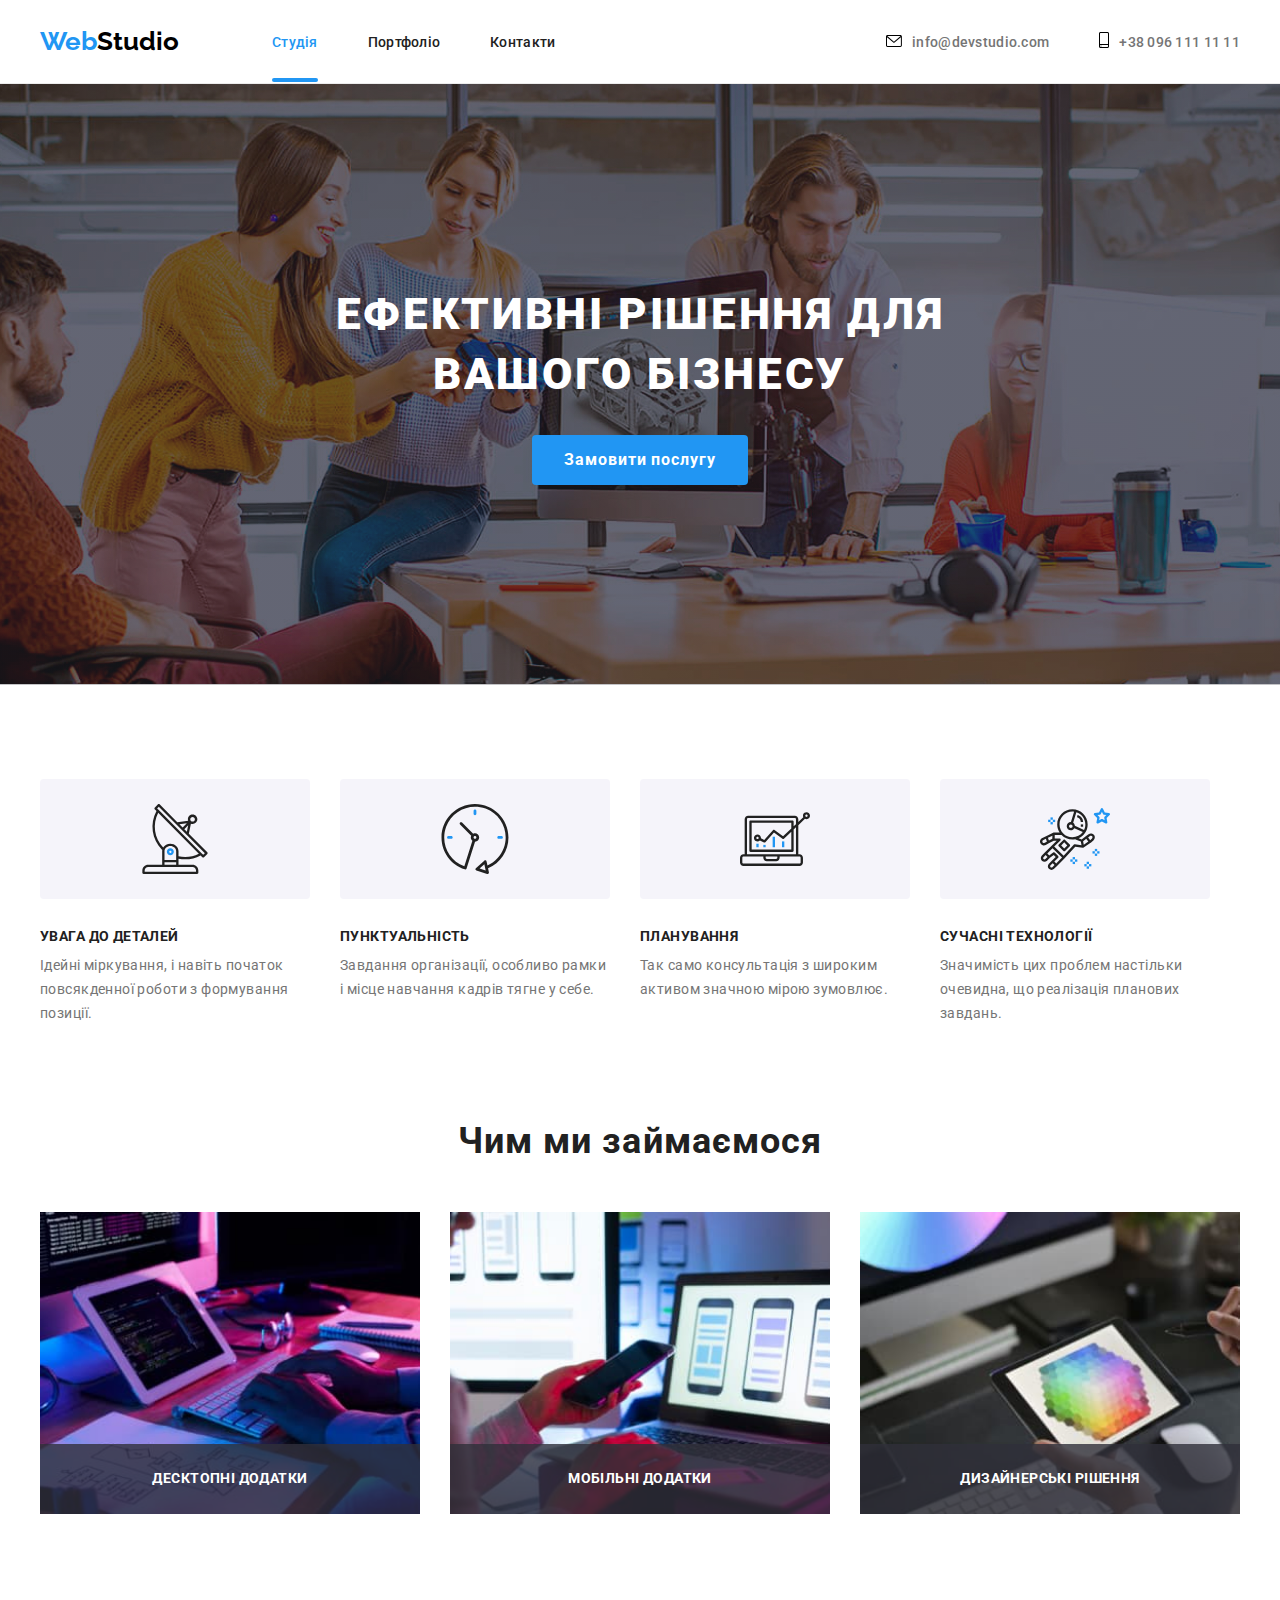
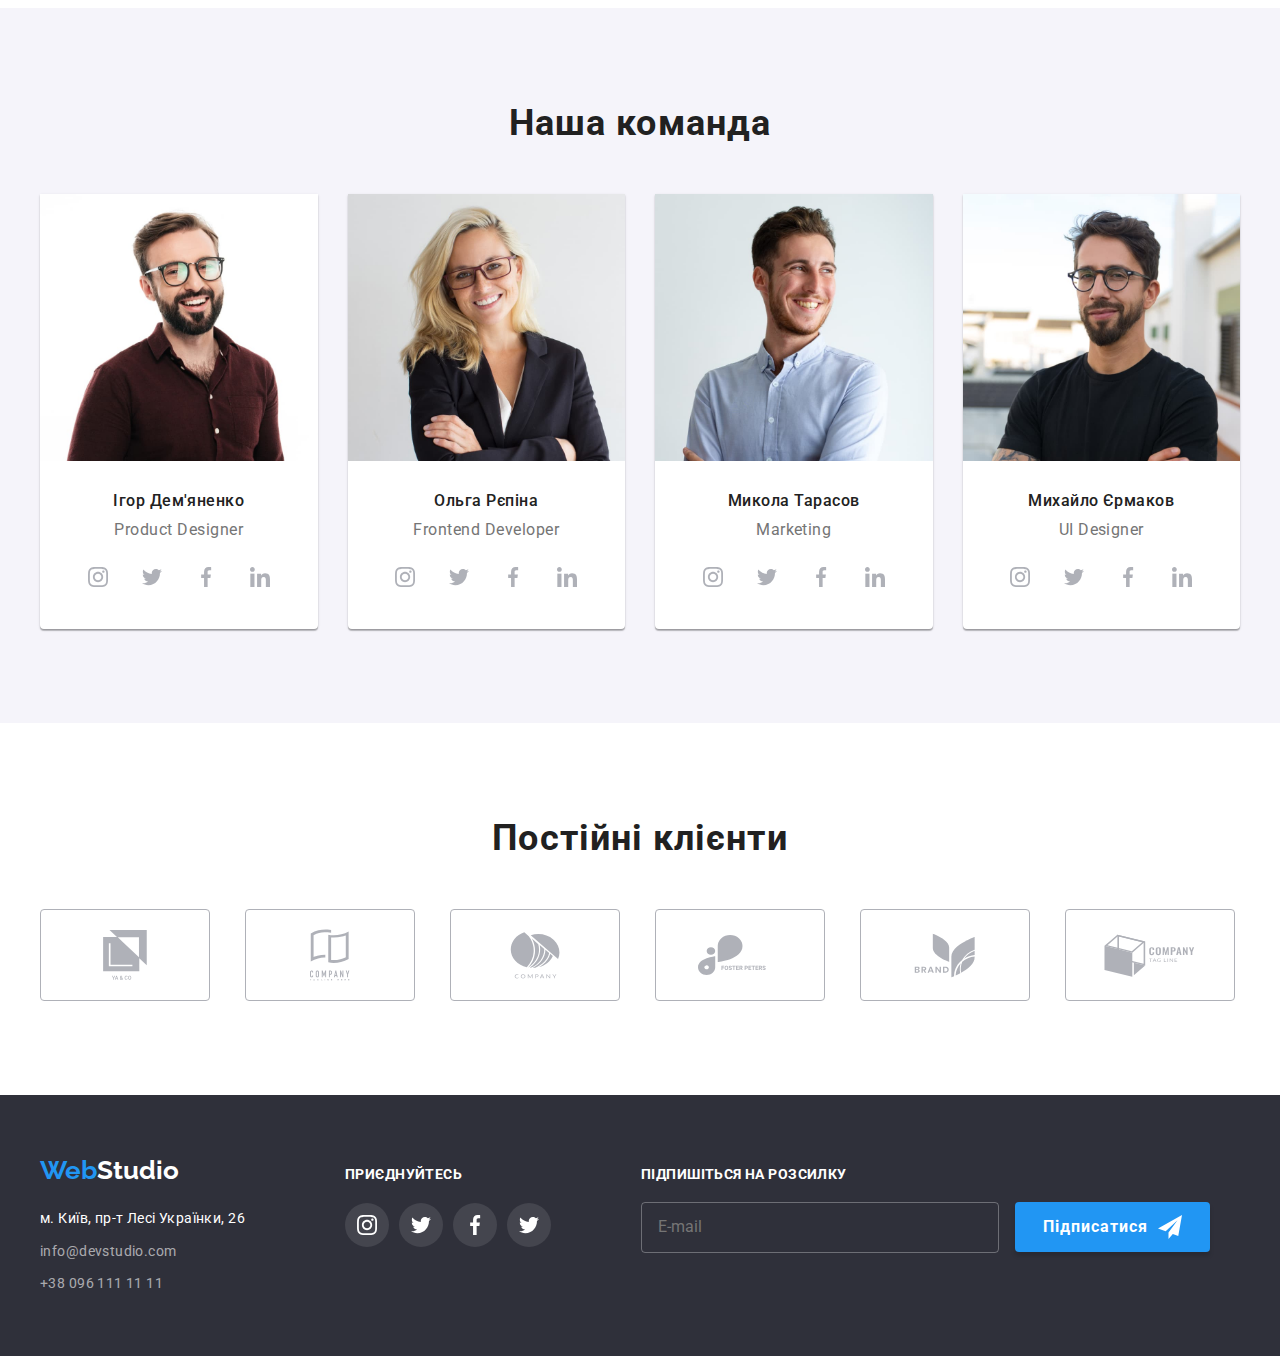
==== index.html @ 6f3dc8fd "add files from 7 hm" ====
<!DOCTYPE html>
<html lang="uk">
  <head>
    <meta charset="UTF-8" />
    <meta http-equiv="X-UA-Compatible" content="IE=edge" />
    <meta name="viewport" content="width=device-width, initial-scale=1.0" />
    <!-- <link rel="stylesheet" href="./css/modern-normalize.css" /> -->
    <link rel="preconnect" href="https://fonts.googleapis.com" />
    <link rel="preconnect" href="https://fonts.gstatic.com" crossorigin />
    <link
      href="https://fonts.googleapis.com/css2?family=Raleway:wght@700&family=Roboto:wght@400;500;700;900&display=swap"
      rel="stylesheet"
    />
    <link rel="stylesheet" href="./css/main.min.css" />
    <title>Home</title>
  </head>
    <header class="header">
      <div class="container">
        <div class="header__container">
          <a class="header__logo" href="#"><span>Web</span>Studio</a>
          <nav class="navigation">
            <ul class="navigation__menu">
              <li class="navigation__item current"><a href="#" class="navigation__link">Студія</a></li>
              <li class="navigation__item">
                <a href="./portfolio.html" class="navigation__link">Портфоліо</a>
              </li>
              <li class="navigation__item"><a href="#" class="navigation__link">Контакти</a></li>
            </ul>
          </nav>
          <ul class="header__information">
            <li class="header__mail">
              <a href="mailto:info@devstudio.com">
                <span>
                  <svg width="16" height="12">
                    <use href="./images/icons.svg#icon-mail"></use>
                  </svg>
                </span>
                info@devstudio.com</a
              >
            </li>
            <li class="header__phone">
              <a href="tel:380961111111">
                <span>
                  <svg width="10" height="16">
                    <use href="./images/icons.svg#icon-smartphone"></use>
                  </svg>
                </span>
                +38 096 111 11 11
              </a>
            </li>
          </ul>
        </div>
      </div>
    </header>
    <main>
      <section class="hero section ">
        <div class="container">
          <h1 class="hero__title">Ефективні рішення для <br />вашого бізнесу</h1>
          <button class="hero__button" type="button" data-modal-open>Замовити послугу</button>
        </div>
      </section>
      <section class="benefits section">
        <div class="container">
          <h2 class="visually-hidden">Наші переваги</h2>
          <ul class="benefits__list">
            <li class="benefits__item icon-antena">
              <h3 class="benefits__title">УВАГА ДО ДЕТАЛЕЙ</h3>
              <p class="benefits__text">
                Ідейні міркування, і навіть початок повсякденної роботи з
                формування позиції.
              </p>
            </li>
            <li class="benefits__item icon-clock">
              <h3 class="benefits__title">ПУНКТУАЛЬНІСТЬ</h3>
              <p class="benefits__text">
                Завдання організації, особливо рамки і місце навчання кадрів
                тягне у себе.
              </p>
            </li>
            <li class="benefits__item icon-diagram">
              <h3 class="benefits__title">ПЛАНУВАННЯ</h3>
              <p class="benefits__text">
                Так само консультація з широким активом значною мірою зумовлює.
              </p>
            </li>
            <li class="benefits__item icon-astronaut">
              <h3 class="benefits__title">СУЧАСНІ ТЕХНОЛОГІЇ</h3>
              <p class="benefits__text">
                Значимість цих проблем настільки очевидна, що реалізація
                планових завдань.
              </p>
            </li>
          </ul>
        </div>
      </section>
      <section class="about section">
        <div class="container">
          <h2 class="about__title">Чим ми займаємося</h2>
          <ul class="about__list">
            <li class="about__item">
              <img class="about__image"
                src="./images/img-2.jpg"
                width="370"
                height="294"
                alt="Робочий процес"
              />
              <p class="about__text">Десктопні додатки</p>
            </li>
            <li class="about__item">
              <img class="about__image"
                src="./images/img-1.jpg"
                width="370"
                height="294"
                alt="Робота з ноутбуком"
              />
              <p class="about__text">Мобільні додатки</p>
            </li>
            <li class="about__item">
              <img class="about__image"
                src="./images/img-3.jpg"
                width="370"
                height="294"
                alt="Робота із планшетом"
              />
              <p class="about__text">Дизайнерські рішення</p>
            </li>
          </ul>
        </div>
      </section>
      <section class="team section">
        <div class="container">
          <h2 class="team__title">Наша команда</h2>
          <ul class="team__list">
            <li class="team__item">
              <img
                src="./images/person-1.jpg"
                width="270"
                height="260"
                alt="Ігор Дем'яненко"
              />
              <div class="team__text">
                <h3>Ігор Дем'яненко</h3>
                <p>Product Designer</p>
                <ul class="social">
                  <li class="social__link">
                    <a href="#" class="social__instagram">
                      <svg width="20" height="20">
                        <use href="./images/icons.svg#icon-instagram"></use>
                      </svg>
                    </a>
                  </li>
                  <li class="social__link">
                    <a href="#" class="social__twitter">
                      <svg width="20" height="20">
                        <use href="./images/icons.svg#icon-twitter"></use>
                      </svg>
                    </a>
                  </li>
                  <li class="social__link">
                    <a href="#" class="social__facebook">
                      <svg width="20" height="20">
                        <use href="./images/icons.svg#icon-facebook"></use>
                      </svg>
                    </a>
                  </li>
                  <li class="social__link">
                    <a href="#" class="social__linkedin">
                      <svg width="20" height="20">
                        <use href="./images/icons.svg#icon-linkedin"></use>
                      </svg>
                    </a>
                  </li>
                </ul>
              </div>
            </li>
            <li class="team__item">
              <img
                src="./images/person-2.jpg"
                width="270"
                height="260"
                alt="Ольга Рєпіна"
              />
              <div class="team__text">
                <h3>Ольга Рєпіна</h3>
                <p>Frontend Developer</p>
                <ul class="social">
                  <li class="social__link">
                    <a href="#" class="social__instagram">
                      <svg width="20" height="20">
                        <use href="./images/icons.svg#icon-instagram"></use>
                      </svg>
                    </a>
                  </li>
                  <li class="social__link">
                    <a href="#" class="social__twitter">
                      <svg width="20" height="20">
                        <use href="./images/icons.svg#icon-twitter"></use>
                      </svg>
                    </a>
                  </li>
                  <li class="social__link">
                    <a href="#" class="social__facebook">
                      <svg width="20" height="20">
                        <use href="./images/icons.svg#icon-facebook"></use>
                      </svg>
                    </a>
                  </li>
                  <li class="social__link">
                    <a href="#" class="social__linkedin">
                      <svg width="20" height="20">
                        <use href="./images/icons.svg#icon-linkedin"></use>
                      </svg>
                    </a>
                  </li>
                </ul>
              </div>
            </li>
            <li class="team__item">
              <img
                src="./images/person-3.jpg"
                width="270"
                height="260"
                alt="Микола Тарасов"
              />
              <div class="team__text">
                <h3>Микола Тарасов</h3>
                <p>Marketing</p>
                <ul class="social">
                  <li class="social__link">
                    <a href="#" class="social__instagram">
                      <svg width="20" height="20">
                        <use href="./images/icons.svg#icon-instagram"></use>
                      </svg>
                    </a>
                  </li>
                  <li class="social__link">
                    <a href="#" class="social__twitter">
                      <svg width="20" height="20">
                        <use href="./images/icons.svg#icon-twitter"></use>
                      </svg>
                    </a>
                  </li>
                  <li class="social__link">
                    <a href="#" class="social__facebook">
                      <svg width="20" height="20">
                        <use href="./images/icons.svg#icon-facebook"></use>
                      </svg>
                    </a>
                  </li>
                  <li class="social__link">
                    <a href="#" class="social__linkedin">
                      <svg width="20" height="20">
                        <use href="./images/icons.svg#icon-linkedin"></use>
                      </svg>
                    </a>
                  </li>
                </ul>
              </div>
            </li>
            <li class="team__item">
              <img
                src="./images/person-4.jpg"
                width="270"
                height="260"
                alt="Михайло Єрмаков"
              />
              <div class="team__text">
                <h3>Михайло Єрмаков</h3>
                <p>UI Designer</p>
                <ul class="social">
                  <li class="social__link">
                    <a href="#" class="social__instagram">
                      <svg width="20" height="20">
                        <use href="./images/icons.svg#icon-instagram"></use>
                      </svg>
                    </a>
                  </li>
                  <li class="social__link">
                    <a href="#" class="social__twitter">
                      <svg width="20" height="20">
                        <use href="./images/icons.svg#icon-twitter"></use>
                      </svg>
                    </a>
                  </li>
                  <li class="social__link">
                    <a href="#" class="social__facebook">
                      <svg width="20" height="20">
                        <use href="./images/icons.svg#icon-facebook"></use>
                      </svg>
                    </a>
                  </li>
                  <li class="social__link">
                    <a href="#" class="social__linkedin">
                      <svg width="20" height="20">
                        <use href="./images/icons.svg#icon-linkedin"></use>
                      </svg>
                    </a>
                  </li>
                </ul>
              </div>
            </li>
          </ul>
        </div>
      </section>
      <section class="client section">
        <div class="container">
          <h2 class="client__title">Постійні клієнти</h2>
          <ul class="client__list">
            <li class="client__item">
              <a href="" class="client__link">
                <svg width="50" height="50">
                  <use href="./images/icons.svg#icon-clients-1"></use>
                </svg>
              </a>
            </li>
            <li class="client__item">
              <a href="" class="client__link">
                <svg width="40" height="52">
                  <use href="./images/icons.svg#icon-clients-2"></use>
                </svg>
              </a>
            </li>
            <li class="client__item">
              <a href="" class="client__link">
                <svg width="50" height="50">
                  <use href="./images/icons.svg#icon-clients-3"></use>
                </svg>
              </a>
            </li>
            <li class="client__item">
              <a href="" class="client__link">
                <svg width="84" height="50">
                  <use href="./images/icons.svg#icon-clients-4"></use>
                </svg>
              </a>
            </li>
            <li class="client__item">
              <a href="" class="client__link">
                <svg width="62" height="45">
                  <use href="./images/icons.svg#icon-clients-5"></use>
                </svg>
              </a>
            </li>
            <li class="client__item">
              <a href="" class="client__link">
                <svg width="93" height="43">
                  <use href="./images/icons.svg#icon-clients-6"></use>
                </svg>
              </a>
            </li>
          </ul>
        </div>
      </section>
    </main>
    <footer class="footer">
      <div class="container">
        <div class="footer__container">
          <div class="footer__address-block">
            <a class="footer__logo" href="./index.html"
              ><span>Web</span>Studio</a
            >
            <address>
              <ul class="footer__contacts">
                <li class="footer__address">
                  <a
                    href="https://goo.gl/maps/CPtrU1FHBa2aNyZL9"
                    target="_blank"
                    rel="noopener noreferrer nofollow"
                    >м. Київ, пр-т Лесі Українки, 26</a
                  >
                </li>
                <li class="footer__mail">
                  <a href="mailto:info@devstudio.com">info@devstudio.com</a>
                </li>
                <li class="footer__phone">
                  <a href="tel:380961111111">+38 096 111 11 11</a>
                </li>
              </ul>
            </address>
          </div>
          <div class="footer__social-block">
            <p class="footer__social-title">приєднуйтесь</p>
            <ul class="footer__social-list">
              <li class="footer__social-item">
                <a href="#" class="footer__social-link">
                  <svg width="20" height="20">
                    <use href="./images/icons.svg#icon-instagram"></use>
                  </svg>
                </a>
              </li>
              <li class="footer__social-item">
                <a href="#" class="footer__social-link">
                  <svg width="20" height="20">
                    <use href="./images/icons.svg#icon-twitter"></use>
                  </svg>
                </a>
              </li>
              <li class="footer__social-item">
                <a href="#" class="footer__social-link">
                  <svg width="20" height="20">
                    <use href="./images/icons.svg#icon-facebook"></use>
                  </svg>
                </a>
              </li>
              <li class="footer__social-item">
                <a href="#" class="footer__social-link">
                  <svg width="20" height="20">
                    <use href="./images/icons.svg#icon-twitter"></use>
                  </svg>
                </a>
              </li>
            </ul>
          </div>
          <div class="footer__email-block">
            <p class="footer__email-title">Підпишіться на розсилку</p>
            <form name="footer__contact-form" autocomplete="off">
              <div class="footer__form-input">
                <input class="footer__input-email" type="email" placeholder="E-mail">
                <button class="footer__form-button" type="submit">
                    Підписатися
                    <svg width="24" height="24">
                      <use href="./images/icons.svg#icon-send"></use>
                    </svg>
                </button>
              </div>
            </form>
          </div>
        </div>
      </div>
    </footer>
    <div class="backdrop is-hidden" data-modal>
      <div class="modal">
        <button type="button" class="modal__button" data-modal-close>
          <svg width="11" height="11">
            <use href="./images/icons.svg#icon-close"></use>
          </svg>
        </button>
        <h2 class="modal__title">Залиште свої дані, ми вам передзвонимо</h2>
        <form name="modal__contact-form" autocomplete="off">
          <div class="modal__form-input">
            <label for="person-name" class="modal__form-label">Ім'я</label>
            <div class="modal__input-wrapper">
            <input type="text" id="person-name" class="modal__input">
            <svg class="modal__input-icon" width="18" height="18">
              <use href="./images/icons.svg#icon-person"></use>
            </svg>
          </div>
          </div>
          <div class="modal__form-input">
            <label for="person-phone" class="modal__form-label">Телефон</label>
            <div class="modal__input-wrapper">
            <input type="tel" id="person-phone" class="modal__input">
            <svg class="modal__input-icon" width="18" height="18">
              <use href="./images/icons.svg#icon-phone"></use>
            </svg>
          </div>
          </div>
          <div class="modal__form-input">
            <label for="person-mail" class="modal__form-label">Пошта</label>
            <div class="modal__input-wrapper">
            <input type="email" id="person-mail" class="modal__input">
            <svg class="modal__input-icon modal__input-icon-mail" width="18" height="18">
              <use href="./images/icons.svg#icon-email-modal"></use>
            </svg>
          </div>
          </div>
          <div class="modal__form-textarea">
            <label for="person-coment" class="modal__form-label">Коментар</label>
            <textarea id="person-coment" class="modal__textarea" name="person-coment" placeholder="Введіть текст"></textarea>
          </div>
          <div class="modal__form-checkbox">
            <input
            class="modal__checkbox visually-hidden"
            id="terms-checkbox"
            type="checkbox"
            name="terms-checkbox"
          />
          <span class="modal__icon"></span>
          <label class="modal__checkbox-label" for="terms-checkbox">
            Погоджуюся з розсилкою та приймаю
            <a class="modal__checkbox-link" href="#">Умови договору</a>
          </label>
          </div>
          <button class="modal__form-button" type="submit">
            Відправити
          </button>
        </form>
      </div>
    </div>
    <script src="./js/modal.js"></script>
  </body>
</html>
---- css/main.min.css ----
/*! modern-normalize v1.1.0 | MIT License | https://github.com/sindresorhus/modern-normalize */*,::before,::after{-webkit-box-sizing:border-box;box-sizing:border-box}html{line-height:1.15;-webkit-text-size-adjust:100%;-moz-tab-size:4;-o-tab-size:4;tab-size:4}body{margin:0;font-family:system-ui,-apple-system,"Segoe UI",Roboto,Helvetica,Arial,sans-serif,"Apple Color Emoji","Segoe UI Emoji"}hr{height:0;color:inherit}abbr[title]{-webkit-text-decoration:underline dotted;text-decoration:underline dotted}b,strong{font-weight:bolder}code,kbd,samp,pre{font-family:ui-monospace,SFMono-Regular,Consolas,"Liberation Mono",Menlo,monospace;font-size:1em}small{font-size:80%}sub,sup{font-size:75%;line-height:0;position:relative;vertical-align:baseline}sub{bottom:-0.25em}sup{top:-0.5em}table{text-indent:0;border-color:inherit}button,input,optgroup,select,textarea{font-family:inherit;font-size:100%;line-height:1.15;margin:0}button,select{text-transform:none}button,[type=button],[type=reset],[type=submit]{-webkit-appearance:button}::-moz-focus-inner{border-style:none;padding:0}:-moz-focusring{outline:1px dotted ButtonText}:-moz-ui-invalid{box-shadow:none}legend{padding:0}progress{vertical-align:baseline}::-webkit-inner-spin-button,::-webkit-outer-spin-button{height:auto}[type=search]{-webkit-appearance:textfield;outline-offset:-2px}::-webkit-search-decoration{-webkit-appearance:none}::-webkit-file-upload-button{-webkit-appearance:button;font:inherit}summary{display:list-item}body{font-family:"Roboto",sans-serif;font-size:16px;font-weight:400;color:#757575;background-color:#fff}a{text-decoration:none;color:inherit;cursor:pointer}img{display:block;max-width:100%;height:auto}h1,h2,h3,h4,h5,h6,p,ul{margin:0;padding:0}li{list-style:none}.container{max-width:1200px;margin-left:auto;margin-right:auto}.section{padding:94px 0}.visually-hidden{position:absolute;white-space:nowrap;width:1px;height:1px;overflow:hidden;border:0;padding:0;clip:rect(0 0 0 0);-webkit-clip-path:inset(50%);clip-path:inset(50%);margin:-1px}.header{border-bottom:1px solid #ececec}.header__container{display:-webkit-box;display:-ms-flexbox;display:flex;-webkit-box-align:center;-ms-flex-align:center;align-items:center}.header__logo{font-family:"Raleway",sans-serif;font-weight:700;font-size:26px;line-height:1.2;color:#000}.header__logo span{color:#2196f3}.header__information{margin-left:auto;display:-webkit-box;display:-ms-flexbox;display:flex;-webkit-box-align:center;-ms-flex-align:center;align-items:center}.header__mail{margin-right:50px}.header__mail a,.header__phone a{display:-webkit-box;display:-ms-flexbox;display:flex;-webkit-box-align:center;-ms-flex-align:center;align-items:center;padding:32px 0;font-weight:500;font-size:14px;letter-spacing:.02em;line-height:1.15;-webkit-transition:color,fill;transition:color,fill;-webkit-transition-duration:250ms;transition-duration:250ms;-webkit-transition-timing-function:cubic-bezier(0.4, 0, 0.2, 1);transition-timing-function:cubic-bezier(0.4, 0, 0.2, 1)}.header__mail a:hover,.header__mail a:focus,.header__phone a:hover,.header__phone a:focus{color:#2196f3;fill:currentColor}.header__mail a span,.header__phone a span{margin-right:10px}.header__mail a span:hover,.header__mail a span:focus,.header__phone a span:hover,.header__phone a span:focus{fill:currentColor}.navigation__menu{padding-left:0;margin-left:93px;display:-webkit-box;display:-ms-flexbox;display:flex;gap:50px}.navigation__item.current .navigation__link{color:#2196f3}.navigation__item.current .navigation__link::after{content:"";position:absolute;opacity:1;bottom:0;left:0;width:100%;height:4px;background-color:#2196f3;border-radius:2px;-webkit-transition:background-color;transition:background-color;-webkit-transition-duration:250ms;transition-duration:250ms;-webkit-transition-timing-function:cubic-bezier(0.4, 0, 0.2, 1);transition-timing-function:cubic-bezier(0.4, 0, 0.2, 1)}.navigation__link{display:block;padding:32px 0;font-weight:500;font-size:14px;line-height:1.15;letter-spacing:.02em;color:#212121;-webkit-transition:color;transition:color;-webkit-transition-duration:250ms;transition-duration:250ms;-webkit-transition-timing-function:cubic-bezier(0.4, 0, 0.2, 1);transition-timing-function:cubic-bezier(0.4, 0, 0.2, 1);position:relative}.navigation__link::after{content:"";opacity:0;position:absolute;bottom:0;left:0;width:100%;height:4px;background-color:#2196f3;border-radius:2px;-webkit-transition:opacity;transition:opacity;-webkit-transition-duration:250ms;transition-duration:250ms;-webkit-transition-timing-function:cubic-bezier(0.4, 0, 0.2, 1);transition-timing-function:cubic-bezier(0.4, 0, 0.2, 1)}.navigation__link:hover:after{opacity:1}.navigation__link:hover,.navigation__link:focus{color:#2196f3}.section.hero{padding:200px 0}.hero{background-image:-webkit-gradient(linear, left top, right top, from(rgba(47, 48, 58, 0.4)), to(rgba(47, 48, 58, 0.4))),url("../images/background-image.jpg");background-image:linear-gradient(to right, rgba(47, 48, 58, 0.4), rgba(47, 48, 58, 0.4)),url("../images/background-image.jpg");background-position:center;background-repeat:no-repeat;background-size:auto;text-align:center}.hero__title{font-weight:900;font-size:44px;line-height:1.37;color:#fff;text-transform:uppercase;letter-spacing:.06em}.hero__button{margin-top:30px;padding:10px 32px;color:#fff;background-color:#2196f3;font-family:"Roboto",sans-serif;font-size:16px;font-weight:700;letter-spacing:.06em;line-height:1.87;cursor:pointer;border:0;border-radius:4px;-webkit-transition:background-color;transition:background-color;-webkit-transition-duration:250ms;transition-duration:250ms;-webkit-transition-timing-function:cubic-bezier(0.4, 0, 0.2, 1);transition-timing-function:cubic-bezier(0.4, 0, 0.2, 1)}.hero__button:hover,.hero__button:focus{background-color:#188ce8}.benefits.section{padding-bottom:0}.benefits__list{display:-webkit-box;display:-ms-flexbox;display:flex;gap:30px}.benefits__item{-ms-flex-preferred-size:calc(25% - 30px);flex-basis:calc(25% - 30px)}.benefits__item::before{content:" ";display:block;height:120px;background-size:auto;background-repeat:no-repeat;background-position:center;background-color:#f5f4fa;border-radius:4px}.benefits__title{margin-top:30px;color:#212121;font-weight:700;line-height:1.14;letter-spacing:.03em;font-size:14px;text-transform:uppercase}.benefits__text{margin-top:10px;line-height:1.7;font-size:14px;letter-spacing:.03em}.icon-antena::before{background-image:url("../images/antenna.svg")}.icon-clock::before{background-image:url("../images/clock.svg")}.icon-diagram::before{background-image:url("../images/diagram.svg")}.icon-astronaut::before{background-image:url("../images/astronaut.svg")}.about__list{display:-webkit-box;display:-ms-flexbox;display:flex;gap:30px}.about__item{-ms-flex-preferred-size:33.3333333333%;flex-basis:33.3333333333%;position:relative}.about__text{width:100%;position:absolute;bottom:0;display:block;left:0;padding:27px 0;text-align:center;font-weight:700;font-size:14px;line-height:1.14;text-align:center;letter-spacing:.03em;text-transform:uppercase;color:#fff;background-color:rgba(47,48,58,.8)}.about__image{width:100%}.about__title{font-weight:700;font-size:36px;letter-spacing:.03em;line-height:1.17;color:#212121;text-align:center;margin-bottom:50px}.client__title{font-weight:700;font-size:36px;line-height:1.17;letter-spacing:.03em;color:#212121;text-align:center;margin-bottom:50px}.client__list{display:-webkit-box;display:-ms-flexbox;display:flex;-ms-flex-wrap:wrap;flex-wrap:wrap;padding:0;margin:0;margin-left:-30px}.client__item{-ms-flex-preferred-size:calc(16.6666666667% - 30px);flex-basis:calc(16.6666666667% - 30px);margin-left:30px}.client__link{display:-webkit-box;display:-ms-flexbox;display:flex;-webkit-box-align:center;-ms-flex-align:center;align-items:center;-webkit-box-pack:center;-ms-flex-pack:center;justify-content:center;fill:#afb1b8;height:92px;width:170px;border:1px solid #afb1b8;border-radius:4px;-webkit-transition:background-color,fill,border;transition:background-color,fill,border;-webkit-transition-duration:250ms;transition-duration:250ms;-webkit-transition-timing-function:cubic-bezier(0.4, 0, 0.2, 1);transition-timing-function:cubic-bezier(0.4, 0, 0.2, 1)}.client__link:hover,.client__link:focus{border-color:#2196f3;fill:#2196f3}.team{background-color:#f5f4fa}.team__title{font-weight:700;font-size:36px;line-height:1.17;letter-spacing:.03em;color:#212121;text-align:center;margin-bottom:50px}.team__list{display:-webkit-box;display:-ms-flexbox;display:flex;margin-left:-30px}.team__item{-ms-flex-preferred-size:calc(33.3333333333% - 30px);flex-basis:calc(33.3333333333% - 30px);margin-left:30px;-webkit-box-shadow:0px 1px 3px rgba(0,0,0,.12),0px 1px 1px rgba(0,0,0,.14),0px 2px 1px rgba(0,0,0,.2);box-shadow:0px 1px 3px rgba(0,0,0,.12),0px 1px 1px rgba(0,0,0,.14),0px 2px 1px rgba(0,0,0,.2);border-radius:0px 0px 4px 4px;background-color:#fff}.team__item img{width:100%}.team__item h3{font-weight:500;font-size:16px;letter-spacing:.03em;line-height:1.19;color:#212121}.team__item p{line-height:1.19;letter-spacing:.03em;margin-top:10px}.team__text{padding:30px 0;text-align:center}.social{display:-webkit-box;display:-ms-flexbox;display:flex;-webkit-box-pack:center;-ms-flex-pack:center;justify-content:center;-webkit-box-align:center;-ms-flex-align:center;align-items:center;gap:10px;margin-top:16px}.social__link a{fill:#afb1b8;display:-webkit-box;display:-ms-flexbox;display:flex;-webkit-box-align:center;-ms-flex-align:center;align-items:center;align-items:center;-webkit-box-pack:center;-ms-flex-pack:center;justify-content:center;width:44px;height:44px;border-radius:50%;-webkit-transition:background-color,fill,border-radius;transition:background-color,fill,border-radius;-webkit-transition-duration:250ms;transition-duration:250ms;-webkit-transition-timing-function:cubic-bezier(0.4, 0, 0.2, 1);transition-timing-function:cubic-bezier(0.4, 0, 0.2, 1)}.social__link a:hover,.social__link a:focus{background-color:#188ce8;border-radius:50%;fill:#fff}.portfolio__tabs{display:-webkit-box;display:-ms-flexbox;display:flex;-webkit-box-pack:center;-ms-flex-pack:center;justify-content:center;margin-bottom:50px;gap:8px}.portfolio__button button{font-family:"Roboto",sans-serif;font-weight:500;font-size:16px;letter-spacing:.03em;line-height:1.62;color:#212121;background-color:#f5f4fa;cursor:pointer;padding:6px 22px;border-radius:4px;border:0;-webkit-transition:background-color,color,border-radius,-webkit-box-shadow;transition:background-color,color,border-radius,-webkit-box-shadow;transition:background-color,color,border-radius,box-shadow;transition:background-color,color,border-radius,box-shadow,-webkit-box-shadow;-webkit-transition-duration:250ms;transition-duration:250ms;-webkit-transition-timing-function:cubic-bezier(0.4, 0, 0.2, 1);transition-timing-function:cubic-bezier(0.4, 0, 0.2, 1)}.portfolio__button button:hover,.portfolio__button button:focus{background-color:#2196f3;color:#fff;-webkit-box-shadow:0px 3px 1px rgba(0,0,0,.1),0px 1px 2px rgba(0,0,0,.08),0px 2px 2px rgba(0,0,0,.12);box-shadow:0px 3px 1px rgba(0,0,0,.1),0px 1px 2px rgba(0,0,0,.08),0px 2px 2px rgba(0,0,0,.12);border-radius:4px}.portfolio__list{display:-webkit-box;display:-ms-flexbox;display:flex;-ms-flex-wrap:wrap;flex-wrap:wrap;padding:0;margin:0;margin-left:-30px;margin-top:-30px}.portfolio__item{-ms-flex-preferred-size:calc(33.3333333333% - 30px);flex-basis:calc(33.3333333333% - 30px);margin-left:30px;margin-top:30px}.portfolio__item img{width:100%}.portfolio__image-box{position:relative;overflow:hidden}.portfolio__image-text{position:absolute;top:0;left:0;width:100%;height:100%;font-size:18px;line-height:1.5;letter-spacing:.03em;color:#fff;background-color:rgba(33,150,243,.9);padding:63px 24px;-webkit-transform:translateY(100%);transform:translateY(100%);-webkit-transition:-webkit-transform 250ms;transition:-webkit-transform 250ms;transition:transform 250ms;transition:transform 250ms, -webkit-transform 250ms}.portfolio__link{-webkit-transition:-webkit-box-shadow;transition:-webkit-box-shadow;transition:box-shadow;transition:box-shadow, -webkit-box-shadow;-webkit-transition-duration:250ms;transition-duration:250ms;-webkit-transition-timing-function:cubic-bezier(0.4, 0, 0.2, 1);transition-timing-function:cubic-bezier(0.4, 0, 0.2, 1)}.portfolio__link:hover,.portfolio__link:focus{display:block;-webkit-box-shadow:0px 1px 1px rgba(0,0,0,.12),0px 4px 4px rgba(0,0,0,.06),1px 4px 6px rgba(0,0,0,.16);box-shadow:0px 1px 1px rgba(0,0,0,.12),0px 4px 4px rgba(0,0,0,.06),1px 4px 6px rgba(0,0,0,.16)}.portfolio__link:hover .portfolio__image-text{-webkit-transform:translateY(0%);transform:translateY(0%)}.portfolio__text{border:1px solid #eee;border-top:0;padding:20px 0;padding-left:24px}.portfolio__text h3{font-weight:700;font-size:18px;letter-spacing:.06em;line-height:2;color:#212121}.portfolio__text p{line-height:1.87;letter-spacing:.03em}.footer{background-color:#2f303a;padding:60px 0}.footer__container{display:-webkit-box;display:-ms-flexbox;display:flex;-webkit-box-align:baseline;-ms-flex-align:baseline;align-items:baseline}.footer__logo{font-family:"Raleway",sans-serif;font-weight:700;font-size:26px;line-height:1.2;color:#fff}.footer__logo span{color:#2196f3}.footer__contacts{margin-top:20px;font-style:normal}.footer__contacts li:not(:first-child){margin-top:9px}.footer__address a{font-size:14px;line-height:1.71;letter-spacing:.03em;color:#fff}.footer__mail a,.footer__phone a{font-size:14px;letter-spacing:.03em;color:rgba(255,255,255,.6);line-height:1.71;-webkit-transition:color;transition:color;-webkit-transition-duration:250ms;transition-duration:250ms;-webkit-transition-timing-function:cubic-bezier(0.4, 0, 0.2, 1);transition-timing-function:cubic-bezier(0.4, 0, 0.2, 1)}.footer__mail a:hover,.footer__mail a:focus,.footer__phone a:hover,.footer__phone a:focus{color:#2196f3}.footer__social-block{margin-left:100px}.footer__social-title{font-weight:700;font-size:14px;line-height:1.14;letter-spacing:.03em;text-transform:uppercase;color:#fff}.footer__social-list{display:-webkit-box;display:-ms-flexbox;display:flex;-webkit-box-pack:center;-ms-flex-pack:center;justify-content:center;-webkit-box-align:center;-ms-flex-align:center;align-items:center;gap:10px;margin-top:20px}.footer__social-link{background:rgba(255,255,255,.1);border-radius:50%;padding:12px;fill:#fff;display:-webkit-box;display:-ms-flexbox;display:flex;-webkit-box-align:center;-ms-flex-align:center;align-items:center;align-items:center;-webkit-box-pack:center;-ms-flex-pack:center;justify-content:center;width:44px;height:44px;-webkit-transition:background-color,fill,border-radius;transition:background-color,fill,border-radius;-webkit-transition-duration:250ms;transition-duration:250ms;-webkit-transition-timing-function:cubic-bezier(0.4, 0, 0.2, 1);transition-timing-function:cubic-bezier(0.4, 0, 0.2, 1)}.footer__social-link:hover,.footer__social-link:focus{background-color:#2196f3}.footer__email-block{margin-left:90px}.footer__email-title{font-weight:700;font-size:14px;line-height:16px;letter-spacing:.03em;text-transform:uppercase;color:#fff;margin-bottom:20px}.footer__contact-form{display:-webkit-inline-box;display:-ms-inline-flexbox;display:inline-flex}.footer__input-email{width:358px;background:rgba(0,0,0,0);border:1px solid rgba(255,255,255,.3);border-radius:4px;outline:none;cursor:pointer;color:#fff;padding:15px 0 15px 16px;-webkit-transition:border-color;transition:border-color;-webkit-transition-duration:250ms;transition-duration:250ms;-webkit-transition-timing-function:cubic-bezier(0.4, 0, 0.2, 1);transition-timing-function:cubic-bezier(0.4, 0, 0.2, 1)}.footer__input-email:focus{border:1px solid #2196f3}.footer__input-email:disabled{border-color:rgba(33,33,33,.2)}.footer__form-button{padding:10px 28px;margin-left:12px;background-color:#2196f3;-webkit-box-shadow:0px 4px 4px rgba(0,0,0,.15);box-shadow:0px 4px 4px rgba(0,0,0,.15);border-radius:4px;font-family:"Roboto";font-weight:700;font-size:16px;line-height:30px;display:-webkit-inline-box;display:-ms-inline-flexbox;display:inline-flex;-webkit-box-align:center;-ms-flex-align:center;align-items:center;text-align:center;color:#fff;letter-spacing:.06em;border:0;-webkit-transition:background-color;transition:background-color;-webkit-transition-duration:250ms;transition-duration:250ms;-webkit-transition-timing-function:cubic-bezier(0.4, 0, 0.2, 1);transition-timing-function:cubic-bezier(0.4, 0, 0.2, 1);cursor:pointer}.footer__form-button svg{margin-left:10px;fill:#fff}.footer__form-button:hover,.footer__form-button:focus{background-color:#188ce8}.backdrop{position:fixed;top:0;left:0;width:100%;height:100%;z-index:1;background-color:rgba(0,0,0,.2);-webkit-transition:all;transition:all;-webkit-transition-duration:250ms;transition-duration:250ms;-webkit-transition-timing-function:cubic-bezier(0.4, 0, 0.2, 1);transition-timing-function:cubic-bezier(0.4, 0, 0.2, 1)}.is-hidden{opacity:0;visibility:hidden;pointer-events:none}.modal{position:absolute;left:50%;top:50%;-webkit-transform:translate(-50%, -50%);transform:translate(-50%, -50%);width:528px;height:581px;padding:40px;padding-bottom:0px;background-color:#fff;-webkit-transition:all;transition:all;-webkit-transition-duration:250ms;transition-duration:250ms;-webkit-transition-timing-function:cubic-bezier(0.4, 0, 0.2, 1);transition-timing-function:cubic-bezier(0.4, 0, 0.2, 1)}.modal__button{position:absolute;right:8px;top:8px;display:-webkit-box;display:-ms-flexbox;display:flex;padding:9px;background-color:rgba(0,0,0,0);border:1px solid silver;border-radius:47px;cursor:pointer;-webkit-transition:background-color;transition:background-color;-webkit-transition-duration:250ms;transition-duration:250ms;-webkit-transition-timing-function:cubic-bezier(0.4, 0, 0.2, 1);transition-timing-function:cubic-bezier(0.4, 0, 0.2, 1)}.modal__button:hover,.modal__button:focus{fill:#2196f3}.modal__title{font-weight:700;font-size:20px;line-height:1.15;text-align:center;letter-spacing:.03em;color:#212121;margin-bottom:2px}.modal__form-label{display:block;font-weight:400;font-size:12px;line-height:1.16;letter-spacing:.01em;color:#757575;margin-bottom:4px;margin-top:10px}.modal__input-wrapper{position:relative}.modal__input{width:100%;padding:12px 12px 12px 40px;border:1px solid rgba(33,33,33,.2);border-radius:4px;outline:none;cursor:pointer;-webkit-transition:border-color,fill;transition:border-color,fill;-webkit-transition-duration:250ms;transition-duration:250ms;-webkit-transition-timing-function:cubic-bezier(0.4, 0, 0.2, 1);transition-timing-function:cubic-bezier(0.4, 0, 0.2, 1)}.modal__input:focus{border:1px solid #2196f3}.modal__input:disabled{border-color:rgba(33,33,33,.2)}.modal__input-icon{position:absolute;top:50%;left:15px;-webkit-transform:translateY(-50%);transform:translateY(-50%);cursor:pointer}.modal__input:disabled+.modal__input-icon{fill:#d3d3d3}.modal__input:focus+.modal__input-icon{fill:#2196f3}.modal__form-textarea{margin-bottom:20px}.modal__textarea{width:100%;height:120px;padding:12px 16px;border:1px solid rgba(33,33,33,.2);border-radius:4px;resize:none;outline:none;font-weight:400;font-size:12px;line-height:1.16;letter-spacing:.01em;color:rgba(117,117,117,.5);-webkit-transition:border-color;transition:border-color;-webkit-transition-duration:250ms;transition-duration:250ms;-webkit-transition-timing-function:cubic-bezier(0.4, 0, 0.2, 1);transition-timing-function:cubic-bezier(0.4, 0, 0.2, 1)}.modal__textarea:focus{border-color:#2196f3}.modal__form-checkbox{margin-bottom:30px}.modal__checkbox{-webkit-appearance:none;-moz-appearance:none;appearance:none}.modal__checkbox-label{position:relative;padding-left:7px;font-weight:400;font-size:14px;line-height:24px;letter-spacing:.03em;color:#757575;cursor:pointer}.modal__checkbox-link{color:#2196f3;text-decoration:underline}.modal__checkbox:checked+.modal__icon{border-color:rgba(0,0,0,0);background-color:#188ce8;background-image:url("../images/checkbox.svg");background-size:contain;background-origin:content-box;background-position:center;background-repeat:no-repeat}.modal__icon{display:inline-block;width:16px;height:15px;margin-left:10px;border:2px solid #212121;border-radius:4px}.modal__form-checkbox{display:-webkit-inline-box;display:-ms-inline-flexbox;display:inline-flex;-webkit-box-align:center;-ms-flex-align:center;align-items:center}.modal__form-button{margin:0 auto;display:block;margin:0 auto;padding:10px 52px;background-color:#2196f3;font-family:"Roboto";font-style:normal;font-weight:700;font-size:16px;line-height:30px;display:-webkit-box;display:-ms-flexbox;display:flex;-webkit-box-align:center;-ms-flex-align:center;align-items:center;text-align:center;letter-spacing:.06em;color:#fff;border:0;border-radius:4px;-webkit-transition:-webkit-box-shadow;transition:-webkit-box-shadow;transition:box-shadow;transition:box-shadow, -webkit-box-shadow;-webkit-transition-duration:250ms;transition-duration:250ms;-webkit-transition-timing-function:cubic-bezier(0.4, 0, 0.2, 1);transition-timing-function:cubic-bezier(0.4, 0, 0.2, 1);cursor:pointer}.modal__form-button:hover,.modal__form-button:focus{-webkit-box-shadow:0px 4px 4px rgba(0,0,0,.15);box-shadow:0px 4px 4px rgba(0,0,0,.15)}/*# sourceMappingURL=main.min.css.map */
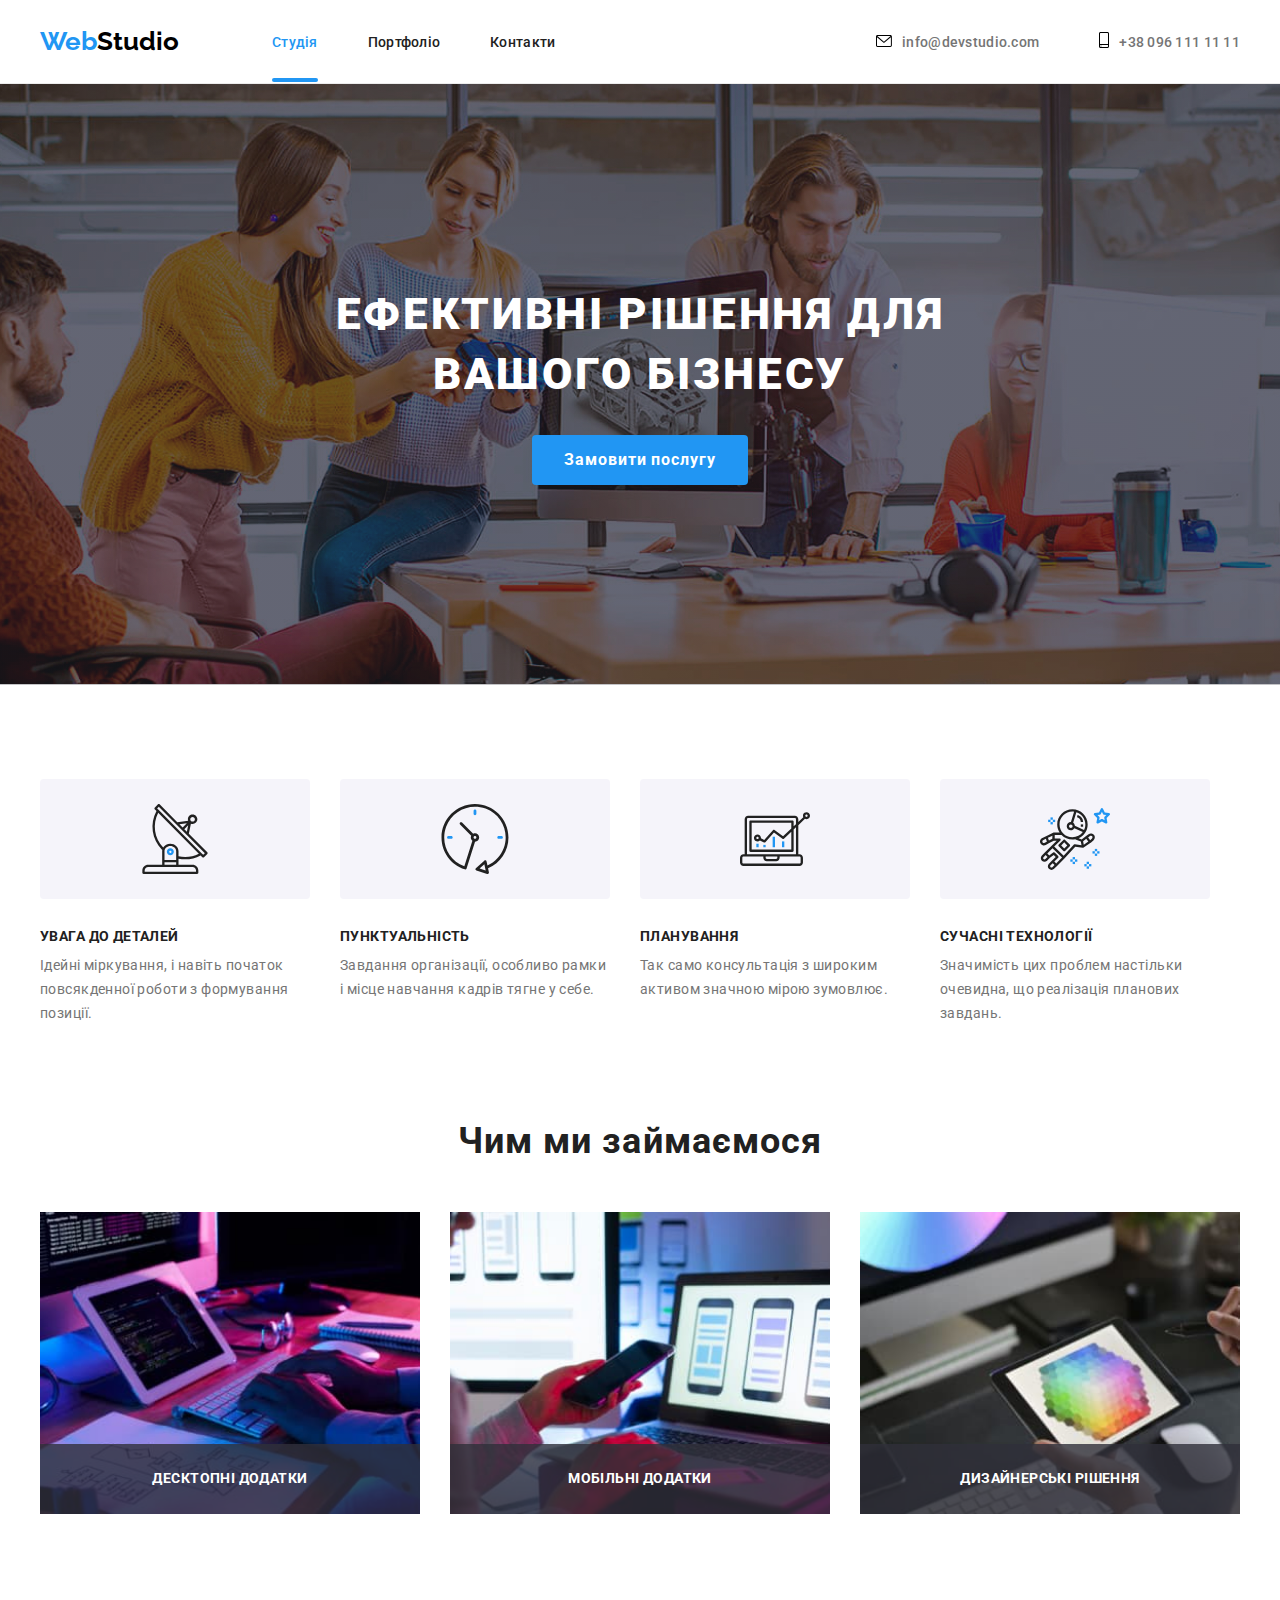
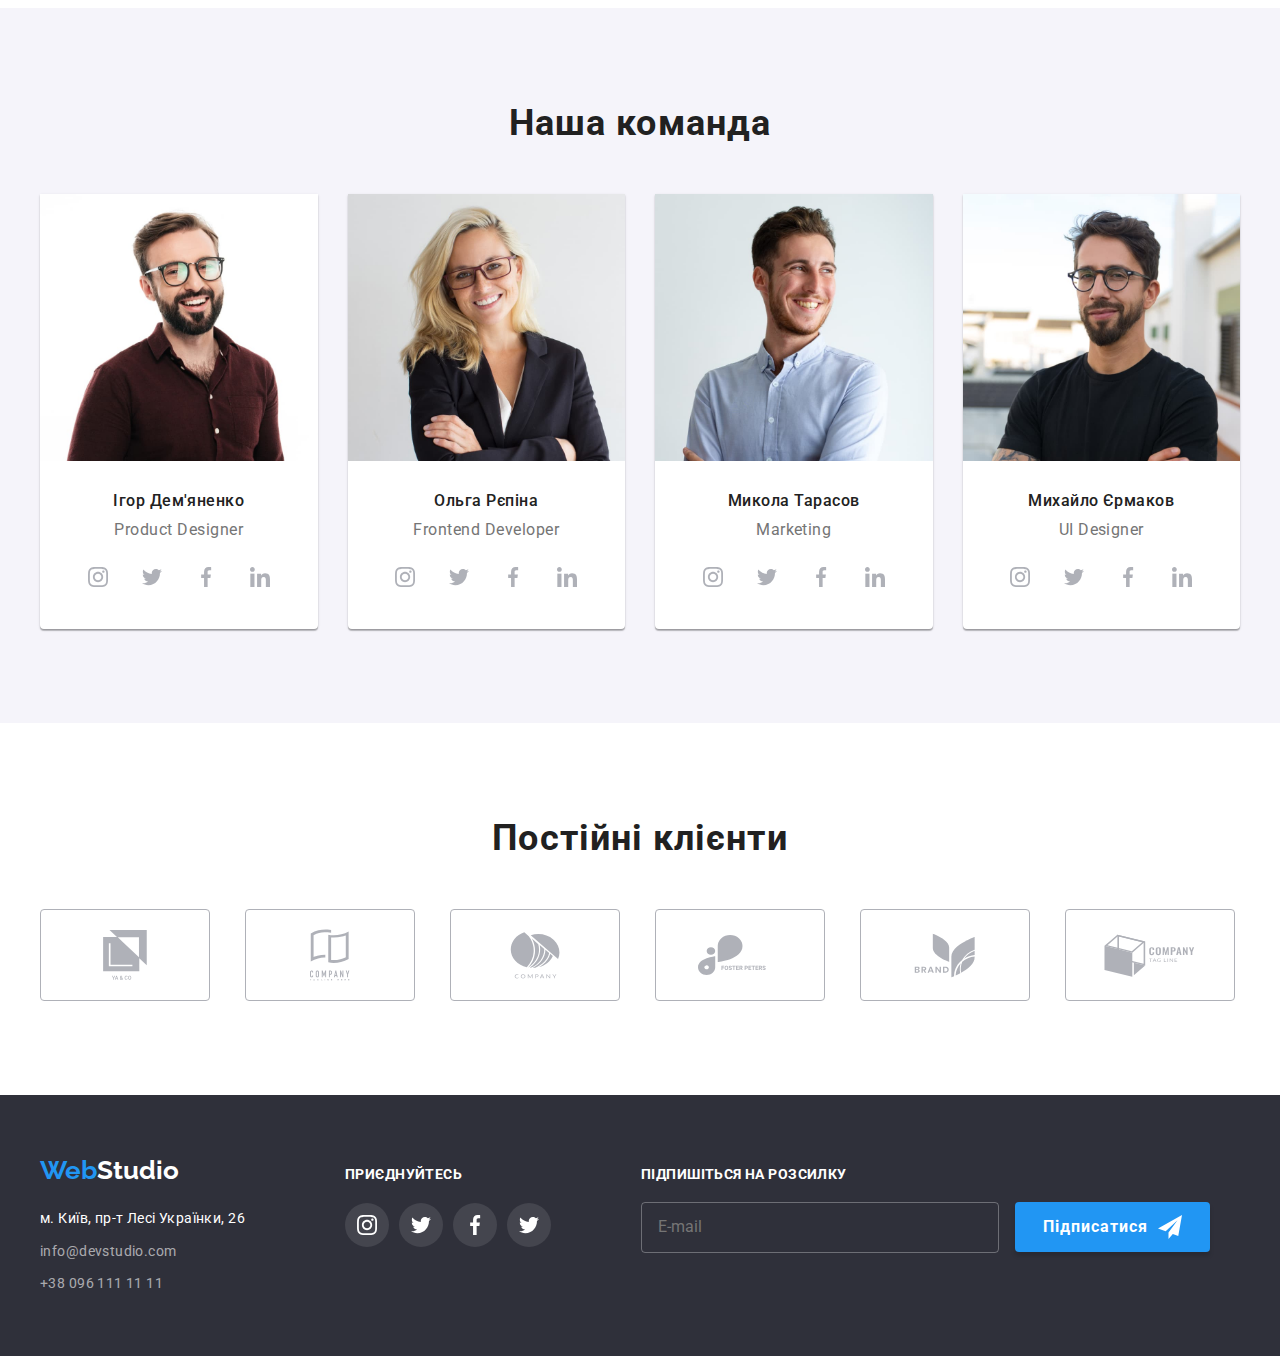
==== commit 9683cf8a: "add mobile menu" ====
--- a/index.html
+++ b/index.html
@@ -18,6 +18,11 @@
       <div class="container">
         <div class="header__container">
           <a class="header__logo" href="#"><span>Web</span>Studio</a>
+          <div class="header__burger js-open-menu">
+            <span></span>
+            <span></span>
+            <span></span>
+          </div>
           <nav class="navigation">
             <ul class="navigation__menu">
               <li class="navigation__item current"><a href="#" class="navigation__link">Студія</a></li>
@@ -52,6 +57,58 @@
         </div>
       </div>
     </header>
+    <div class="mobile-menu js-menu-container">
+      <button type="button" class="mobile-menu__button js-close-menu">
+        <svg width="20" height="20">
+          <use href="./images/icons.svg#icon-close"></use>
+        </svg>
+      </button>
+        <nav class="mob-navigation">
+          <ul class="mob-navigation__list">
+            <li class="mob-navigation__item">
+              <a href="##" class="mob-navigation__link">Студія</a>
+            </li>
+            <li class="mob-navigation__item">
+              <a href="##" class="mob-navigation__link">Портфоліо</a>
+            </li>
+            <li class="mob-navigation__item">
+              <a href="##" class="mob-navigation__link">Контакти</a>
+            </li>
+          </ul>
+        </nav>
+        <div class="information">
+          <ul class="information__list">
+            <li class="information__item information__item-phone">
+              <a href="tel:+380961111111" class="information__link">+38 096 111 11 11</a>
+            </li>
+            <li class="information__item information__item-mail">
+              <a href="mailto:info@devstudio.com" class="information__link">info@devstudio.com</a>
+            </li>
+          </ul>
+          <ul class="information-social__list">
+            <li class="information-social__item">
+              <a href="" class="information-social__link">
+                Instagram
+              </a>
+            </li>
+            <li class="information-social__item">
+              <a href="" class="information-social__link">
+                Twitter
+              </a>
+            </li>
+            <li class="information-social__item">
+              <a href="" class="information-social__link">
+                Facebook
+              </a>
+            </li>
+            <li class="information-social__item">
+              <a href="" class="information-social__link">
+                Linkedin
+              </a>
+            </li>
+          </ul>
+        </div>
+    </div>
     <main>
       <section class="hero section ">
         <div class="container">
@@ -488,5 +545,6 @@
       </div>
     </div>
     <script src="./js/modal.js"></script>
+    <script src="./js/mobile-menu.js"></script>
   </body>
 </html>
--- a/css/main.min.css
+++ b/css/main.min.css
@@ -1 +1 @@
-/*! modern-normalize v1.1.0 | MIT License | https://github.com/sindresorhus/modern-normalize */*,::before,::after{-webkit-box-sizing:border-box;box-sizing:border-box}html{line-height:1.15;-webkit-text-size-adjust:100%;-moz-tab-size:4;-o-tab-size:4;tab-size:4}body{margin:0;font-family:system-ui,-apple-system,"Segoe UI",Roboto,Helvetica,Arial,sans-serif,"Apple Color Emoji","Segoe UI Emoji"}hr{height:0;color:inherit}abbr[title]{-webkit-text-decoration:underline dotted;text-decoration:underline dotted}b,strong{font-weight:bolder}code,kbd,samp,pre{font-family:ui-monospace,SFMono-Regular,Consolas,"Liberation Mono",Menlo,monospace;font-size:1em}small{font-size:80%}sub,sup{font-size:75%;line-height:0;position:relative;vertical-align:baseline}sub{bottom:-0.25em}sup{top:-0.5em}table{text-indent:0;border-color:inherit}button,input,optgroup,select,textarea{font-family:inherit;font-size:100%;line-height:1.15;margin:0}button,select{text-transform:none}button,[type=button],[type=reset],[type=submit]{-webkit-appearance:button}::-moz-focus-inner{border-style:none;padding:0}:-moz-focusring{outline:1px dotted ButtonText}:-moz-ui-invalid{box-shadow:none}legend{padding:0}progress{vertical-align:baseline}::-webkit-inner-spin-button,::-webkit-outer-spin-button{height:auto}[type=search]{-webkit-appearance:textfield;outline-offset:-2px}::-webkit-search-decoration{-webkit-appearance:none}::-webkit-file-upload-button{-webkit-appearance:button;font:inherit}summary{display:list-item}body{font-family:"Roboto",sans-serif;font-size:16px;font-weight:400;color:#757575;background-color:#fff}a{text-decoration:none;color:inherit;cursor:pointer}img{display:block;max-width:100%;height:auto}h1,h2,h3,h4,h5,h6,p,ul{margin:0;padding:0}li{list-style:none}.container{max-width:1200px;margin-left:auto;margin-right:auto}.section{padding:94px 0}.visually-hidden{position:absolute;white-space:nowrap;width:1px;height:1px;overflow:hidden;border:0;padding:0;clip:rect(0 0 0 0);-webkit-clip-path:inset(50%);clip-path:inset(50%);margin:-1px}.header{border-bottom:1px solid #ececec}.header__container{display:-webkit-box;display:-ms-flexbox;display:flex;-webkit-box-align:center;-ms-flex-align:center;align-items:center}.header__logo{font-family:"Raleway",sans-serif;font-weight:700;font-size:26px;line-height:1.2;color:#000}.header__logo span{color:#2196f3}.header__information{margin-left:auto;display:-webkit-box;display:-ms-flexbox;display:flex;-webkit-box-align:center;-ms-flex-align:center;align-items:center}.header__mail{margin-right:50px}.header__mail a,.header__phone a{display:-webkit-box;display:-ms-flexbox;display:flex;-webkit-box-align:center;-ms-flex-align:center;align-items:center;padding:32px 0;font-weight:500;font-size:14px;letter-spacing:.02em;line-height:1.15;-webkit-transition:color,fill;transition:color,fill;-webkit-transition-duration:250ms;transition-duration:250ms;-webkit-transition-timing-function:cubic-bezier(0.4, 0, 0.2, 1);transition-timing-function:cubic-bezier(0.4, 0, 0.2, 1)}.header__mail a:hover,.header__mail a:focus,.header__phone a:hover,.header__phone a:focus{color:#2196f3;fill:currentColor}.header__mail a span,.header__phone a span{margin-right:10px}.header__mail a span:hover,.header__mail a span:focus,.header__phone a span:hover,.header__phone a span:focus{fill:currentColor}.navigation__menu{padding-left:0;margin-left:93px;display:-webkit-box;display:-ms-flexbox;display:flex;gap:50px}.navigation__item.current .navigation__link{color:#2196f3}.navigation__item.current .navigation__link::after{content:"";position:absolute;opacity:1;bottom:0;left:0;width:100%;height:4px;background-color:#2196f3;border-radius:2px;-webkit-transition:background-color;transition:background-color;-webkit-transition-duration:250ms;transition-duration:250ms;-webkit-transition-timing-function:cubic-bezier(0.4, 0, 0.2, 1);transition-timing-function:cubic-bezier(0.4, 0, 0.2, 1)}.navigation__link{display:block;padding:32px 0;font-weight:500;font-size:14px;line-height:1.15;letter-spacing:.02em;color:#212121;-webkit-transition:color;transition:color;-webkit-transition-duration:250ms;transition-duration:250ms;-webkit-transition-timing-function:cubic-bezier(0.4, 0, 0.2, 1);transition-timing-function:cubic-bezier(0.4, 0, 0.2, 1);position:relative}.navigation__link::after{content:"";opacity:0;position:absolute;bottom:0;left:0;width:100%;height:4px;background-color:#2196f3;border-radius:2px;-webkit-transition:opacity;transition:opacity;-webkit-transition-duration:250ms;transition-duration:250ms;-webkit-transition-timing-function:cubic-bezier(0.4, 0, 0.2, 1);transition-timing-function:cubic-bezier(0.4, 0, 0.2, 1)}.navigation__link:hover:after{opacity:1}.navigation__link:hover,.navigation__link:focus{color:#2196f3}.section.hero{padding:200px 0}.hero{background-image:-webkit-gradient(linear, left top, right top, from(rgba(47, 48, 58, 0.4)), to(rgba(47, 48, 58, 0.4))),url("../images/background-image.jpg");background-image:linear-gradient(to right, rgba(47, 48, 58, 0.4), rgba(47, 48, 58, 0.4)),url("../images/background-image.jpg");background-position:center;background-repeat:no-repeat;background-size:auto;text-align:center}.hero__title{font-weight:900;font-size:44px;line-height:1.37;color:#fff;text-transform:uppercase;letter-spacing:.06em}.hero__button{margin-top:30px;padding:10px 32px;color:#fff;background-color:#2196f3;font-family:"Roboto",sans-serif;font-size:16px;font-weight:700;letter-spacing:.06em;line-height:1.87;cursor:pointer;border:0;border-radius:4px;-webkit-transition:background-color;transition:background-color;-webkit-transition-duration:250ms;transition-duration:250ms;-webkit-transition-timing-function:cubic-bezier(0.4, 0, 0.2, 1);transition-timing-function:cubic-bezier(0.4, 0, 0.2, 1)}.hero__button:hover,.hero__button:focus{background-color:#188ce8}.benefits.section{padding-bottom:0}.benefits__list{display:-webkit-box;display:-ms-flexbox;display:flex;gap:30px}.benefits__item{-ms-flex-preferred-size:calc(25% - 30px);flex-basis:calc(25% - 30px)}.benefits__item::before{content:" ";display:block;height:120px;background-size:auto;background-repeat:no-repeat;background-position:center;background-color:#f5f4fa;border-radius:4px}.benefits__title{margin-top:30px;color:#212121;font-weight:700;line-height:1.14;letter-spacing:.03em;font-size:14px;text-transform:uppercase}.benefits__text{margin-top:10px;line-height:1.7;font-size:14px;letter-spacing:.03em}.icon-antena::before{background-image:url("../images/antenna.svg")}.icon-clock::before{background-image:url("../images/clock.svg")}.icon-diagram::before{background-image:url("../images/diagram.svg")}.icon-astronaut::before{background-image:url("../images/astronaut.svg")}.about__list{display:-webkit-box;display:-ms-flexbox;display:flex;gap:30px}.about__item{-ms-flex-preferred-size:33.3333333333%;flex-basis:33.3333333333%;position:relative}.about__text{width:100%;position:absolute;bottom:0;display:block;left:0;padding:27px 0;text-align:center;font-weight:700;font-size:14px;line-height:1.14;text-align:center;letter-spacing:.03em;text-transform:uppercase;color:#fff;background-color:rgba(47,48,58,.8)}.about__image{width:100%}.about__title{font-weight:700;font-size:36px;letter-spacing:.03em;line-height:1.17;color:#212121;text-align:center;margin-bottom:50px}.client__title{font-weight:700;font-size:36px;line-height:1.17;letter-spacing:.03em;color:#212121;text-align:center;margin-bottom:50px}.client__list{display:-webkit-box;display:-ms-flexbox;display:flex;-ms-flex-wrap:wrap;flex-wrap:wrap;padding:0;margin:0;margin-left:-30px}.client__item{-ms-flex-preferred-size:calc(16.6666666667% - 30px);flex-basis:calc(16.6666666667% - 30px);margin-left:30px}.client__link{display:-webkit-box;display:-ms-flexbox;display:flex;-webkit-box-align:center;-ms-flex-align:center;align-items:center;-webkit-box-pack:center;-ms-flex-pack:center;justify-content:center;fill:#afb1b8;height:92px;width:170px;border:1px solid #afb1b8;border-radius:4px;-webkit-transition:background-color,fill,border;transition:background-color,fill,border;-webkit-transition-duration:250ms;transition-duration:250ms;-webkit-transition-timing-function:cubic-bezier(0.4, 0, 0.2, 1);transition-timing-function:cubic-bezier(0.4, 0, 0.2, 1)}.client__link:hover,.client__link:focus{border-color:#2196f3;fill:#2196f3}.team{background-color:#f5f4fa}.team__title{font-weight:700;font-size:36px;line-height:1.17;letter-spacing:.03em;color:#212121;text-align:center;margin-bottom:50px}.team__list{display:-webkit-box;display:-ms-flexbox;display:flex;margin-left:-30px}.team__item{-ms-flex-preferred-size:calc(33.3333333333% - 30px);flex-basis:calc(33.3333333333% - 30px);margin-left:30px;-webkit-box-shadow:0px 1px 3px rgba(0,0,0,.12),0px 1px 1px rgba(0,0,0,.14),0px 2px 1px rgba(0,0,0,.2);box-shadow:0px 1px 3px rgba(0,0,0,.12),0px 1px 1px rgba(0,0,0,.14),0px 2px 1px rgba(0,0,0,.2);border-radius:0px 0px 4px 4px;background-color:#fff}.team__item img{width:100%}.team__item h3{font-weight:500;font-size:16px;letter-spacing:.03em;line-height:1.19;color:#212121}.team__item p{line-height:1.19;letter-spacing:.03em;margin-top:10px}.team__text{padding:30px 0;text-align:center}.social{display:-webkit-box;display:-ms-flexbox;display:flex;-webkit-box-pack:center;-ms-flex-pack:center;justify-content:center;-webkit-box-align:center;-ms-flex-align:center;align-items:center;gap:10px;margin-top:16px}.social__link a{fill:#afb1b8;display:-webkit-box;display:-ms-flexbox;display:flex;-webkit-box-align:center;-ms-flex-align:center;align-items:center;align-items:center;-webkit-box-pack:center;-ms-flex-pack:center;justify-content:center;width:44px;height:44px;border-radius:50%;-webkit-transition:background-color,fill,border-radius;transition:background-color,fill,border-radius;-webkit-transition-duration:250ms;transition-duration:250ms;-webkit-transition-timing-function:cubic-bezier(0.4, 0, 0.2, 1);transition-timing-function:cubic-bezier(0.4, 0, 0.2, 1)}.social__link a:hover,.social__link a:focus{background-color:#188ce8;border-radius:50%;fill:#fff}.portfolio__tabs{display:-webkit-box;display:-ms-flexbox;display:flex;-webkit-box-pack:center;-ms-flex-pack:center;justify-content:center;margin-bottom:50px;gap:8px}.portfolio__button button{font-family:"Roboto",sans-serif;font-weight:500;font-size:16px;letter-spacing:.03em;line-height:1.62;color:#212121;background-color:#f5f4fa;cursor:pointer;padding:6px 22px;border-radius:4px;border:0;-webkit-transition:background-color,color,border-radius,-webkit-box-shadow;transition:background-color,color,border-radius,-webkit-box-shadow;transition:background-color,color,border-radius,box-shadow;transition:background-color,color,border-radius,box-shadow,-webkit-box-shadow;-webkit-transition-duration:250ms;transition-duration:250ms;-webkit-transition-timing-function:cubic-bezier(0.4, 0, 0.2, 1);transition-timing-function:cubic-bezier(0.4, 0, 0.2, 1)}.portfolio__button button:hover,.portfolio__button button:focus{background-color:#2196f3;color:#fff;-webkit-box-shadow:0px 3px 1px rgba(0,0,0,.1),0px 1px 2px rgba(0,0,0,.08),0px 2px 2px rgba(0,0,0,.12);box-shadow:0px 3px 1px rgba(0,0,0,.1),0px 1px 2px rgba(0,0,0,.08),0px 2px 2px rgba(0,0,0,.12);border-radius:4px}.portfolio__list{display:-webkit-box;display:-ms-flexbox;display:flex;-ms-flex-wrap:wrap;flex-wrap:wrap;padding:0;margin:0;margin-left:-30px;margin-top:-30px}.portfolio__item{-ms-flex-preferred-size:calc(33.3333333333% - 30px);flex-basis:calc(33.3333333333% - 30px);margin-left:30px;margin-top:30px}.portfolio__item img{width:100%}.portfolio__image-box{position:relative;overflow:hidden}.portfolio__image-text{position:absolute;top:0;left:0;width:100%;height:100%;font-size:18px;line-height:1.5;letter-spacing:.03em;color:#fff;background-color:rgba(33,150,243,.9);padding:63px 24px;-webkit-transform:translateY(100%);transform:translateY(100%);-webkit-transition:-webkit-transform 250ms;transition:-webkit-transform 250ms;transition:transform 250ms;transition:transform 250ms, -webkit-transform 250ms}.portfolio__link{-webkit-transition:-webkit-box-shadow;transition:-webkit-box-shadow;transition:box-shadow;transition:box-shadow, -webkit-box-shadow;-webkit-transition-duration:250ms;transition-duration:250ms;-webkit-transition-timing-function:cubic-bezier(0.4, 0, 0.2, 1);transition-timing-function:cubic-bezier(0.4, 0, 0.2, 1)}.portfolio__link:hover,.portfolio__link:focus{display:block;-webkit-box-shadow:0px 1px 1px rgba(0,0,0,.12),0px 4px 4px rgba(0,0,0,.06),1px 4px 6px rgba(0,0,0,.16);box-shadow:0px 1px 1px rgba(0,0,0,.12),0px 4px 4px rgba(0,0,0,.06),1px 4px 6px rgba(0,0,0,.16)}.portfolio__link:hover .portfolio__image-text{-webkit-transform:translateY(0%);transform:translateY(0%)}.portfolio__text{border:1px solid #eee;border-top:0;padding:20px 0;padding-left:24px}.portfolio__text h3{font-weight:700;font-size:18px;letter-spacing:.06em;line-height:2;color:#212121}.portfolio__text p{line-height:1.87;letter-spacing:.03em}.footer{background-color:#2f303a;padding:60px 0}.footer__container{display:-webkit-box;display:-ms-flexbox;display:flex;-webkit-box-align:baseline;-ms-flex-align:baseline;align-items:baseline}.footer__logo{font-family:"Raleway",sans-serif;font-weight:700;font-size:26px;line-height:1.2;color:#fff}.footer__logo span{color:#2196f3}.footer__contacts{margin-top:20px;font-style:normal}.footer__contacts li:not(:first-child){margin-top:9px}.footer__address a{font-size:14px;line-height:1.71;letter-spacing:.03em;color:#fff}.footer__mail a,.footer__phone a{font-size:14px;letter-spacing:.03em;color:rgba(255,255,255,.6);line-height:1.71;-webkit-transition:color;transition:color;-webkit-transition-duration:250ms;transition-duration:250ms;-webkit-transition-timing-function:cubic-bezier(0.4, 0, 0.2, 1);transition-timing-function:cubic-bezier(0.4, 0, 0.2, 1)}.footer__mail a:hover,.footer__mail a:focus,.footer__phone a:hover,.footer__phone a:focus{color:#2196f3}.footer__social-block{margin-left:100px}.footer__social-title{font-weight:700;font-size:14px;line-height:1.14;letter-spacing:.03em;text-transform:uppercase;color:#fff}.footer__social-list{display:-webkit-box;display:-ms-flexbox;display:flex;-webkit-box-pack:center;-ms-flex-pack:center;justify-content:center;-webkit-box-align:center;-ms-flex-align:center;align-items:center;gap:10px;margin-top:20px}.footer__social-link{background:rgba(255,255,255,.1);border-radius:50%;padding:12px;fill:#fff;display:-webkit-box;display:-ms-flexbox;display:flex;-webkit-box-align:center;-ms-flex-align:center;align-items:center;align-items:center;-webkit-box-pack:center;-ms-flex-pack:center;justify-content:center;width:44px;height:44px;-webkit-transition:background-color,fill,border-radius;transition:background-color,fill,border-radius;-webkit-transition-duration:250ms;transition-duration:250ms;-webkit-transition-timing-function:cubic-bezier(0.4, 0, 0.2, 1);transition-timing-function:cubic-bezier(0.4, 0, 0.2, 1)}.footer__social-link:hover,.footer__social-link:focus{background-color:#2196f3}.footer__email-block{margin-left:90px}.footer__email-title{font-weight:700;font-size:14px;line-height:16px;letter-spacing:.03em;text-transform:uppercase;color:#fff;margin-bottom:20px}.footer__contact-form{display:-webkit-inline-box;display:-ms-inline-flexbox;display:inline-flex}.footer__input-email{width:358px;background:rgba(0,0,0,0);border:1px solid rgba(255,255,255,.3);border-radius:4px;outline:none;cursor:pointer;color:#fff;padding:15px 0 15px 16px;-webkit-transition:border-color;transition:border-color;-webkit-transition-duration:250ms;transition-duration:250ms;-webkit-transition-timing-function:cubic-bezier(0.4, 0, 0.2, 1);transition-timing-function:cubic-bezier(0.4, 0, 0.2, 1)}.footer__input-email:focus{border:1px solid #2196f3}.footer__input-email:disabled{border-color:rgba(33,33,33,.2)}.footer__form-button{padding:10px 28px;margin-left:12px;background-color:#2196f3;-webkit-box-shadow:0px 4px 4px rgba(0,0,0,.15);box-shadow:0px 4px 4px rgba(0,0,0,.15);border-radius:4px;font-family:"Roboto";font-weight:700;font-size:16px;line-height:30px;display:-webkit-inline-box;display:-ms-inline-flexbox;display:inline-flex;-webkit-box-align:center;-ms-flex-align:center;align-items:center;text-align:center;color:#fff;letter-spacing:.06em;border:0;-webkit-transition:background-color;transition:background-color;-webkit-transition-duration:250ms;transition-duration:250ms;-webkit-transition-timing-function:cubic-bezier(0.4, 0, 0.2, 1);transition-timing-function:cubic-bezier(0.4, 0, 0.2, 1);cursor:pointer}.footer__form-button svg{margin-left:10px;fill:#fff}.footer__form-button:hover,.footer__form-button:focus{background-color:#188ce8}.backdrop{position:fixed;top:0;left:0;width:100%;height:100%;z-index:1;background-color:rgba(0,0,0,.2);-webkit-transition:all;transition:all;-webkit-transition-duration:250ms;transition-duration:250ms;-webkit-transition-timing-function:cubic-bezier(0.4, 0, 0.2, 1);transition-timing-function:cubic-bezier(0.4, 0, 0.2, 1)}.is-hidden{opacity:0;visibility:hidden;pointer-events:none}.modal{position:absolute;left:50%;top:50%;-webkit-transform:translate(-50%, -50%);transform:translate(-50%, -50%);width:528px;height:581px;padding:40px;padding-bottom:0px;background-color:#fff;-webkit-transition:all;transition:all;-webkit-transition-duration:250ms;transition-duration:250ms;-webkit-transition-timing-function:cubic-bezier(0.4, 0, 0.2, 1);transition-timing-function:cubic-bezier(0.4, 0, 0.2, 1)}.modal__button{position:absolute;right:8px;top:8px;display:-webkit-box;display:-ms-flexbox;display:flex;padding:9px;background-color:rgba(0,0,0,0);border:1px solid silver;border-radius:47px;cursor:pointer;-webkit-transition:background-color;transition:background-color;-webkit-transition-duration:250ms;transition-duration:250ms;-webkit-transition-timing-function:cubic-bezier(0.4, 0, 0.2, 1);transition-timing-function:cubic-bezier(0.4, 0, 0.2, 1)}.modal__button:hover,.modal__button:focus{fill:#2196f3}.modal__title{font-weight:700;font-size:20px;line-height:1.15;text-align:center;letter-spacing:.03em;color:#212121;margin-bottom:2px}.modal__form-label{display:block;font-weight:400;font-size:12px;line-height:1.16;letter-spacing:.01em;color:#757575;margin-bottom:4px;margin-top:10px}.modal__input-wrapper{position:relative}.modal__input{width:100%;padding:12px 12px 12px 40px;border:1px solid rgba(33,33,33,.2);border-radius:4px;outline:none;cursor:pointer;-webkit-transition:border-color,fill;transition:border-color,fill;-webkit-transition-duration:250ms;transition-duration:250ms;-webkit-transition-timing-function:cubic-bezier(0.4, 0, 0.2, 1);transition-timing-function:cubic-bezier(0.4, 0, 0.2, 1)}.modal__input:focus{border:1px solid #2196f3}.modal__input:disabled{border-color:rgba(33,33,33,.2)}.modal__input-icon{position:absolute;top:50%;left:15px;-webkit-transform:translateY(-50%);transform:translateY(-50%);cursor:pointer}.modal__input:disabled+.modal__input-icon{fill:#d3d3d3}.modal__input:focus+.modal__input-icon{fill:#2196f3}.modal__form-textarea{margin-bottom:20px}.modal__textarea{width:100%;height:120px;padding:12px 16px;border:1px solid rgba(33,33,33,.2);border-radius:4px;resize:none;outline:none;font-weight:400;font-size:12px;line-height:1.16;letter-spacing:.01em;color:rgba(117,117,117,.5);-webkit-transition:border-color;transition:border-color;-webkit-transition-duration:250ms;transition-duration:250ms;-webkit-transition-timing-function:cubic-bezier(0.4, 0, 0.2, 1);transition-timing-function:cubic-bezier(0.4, 0, 0.2, 1)}.modal__textarea:focus{border-color:#2196f3}.modal__form-checkbox{margin-bottom:30px}.modal__checkbox{-webkit-appearance:none;-moz-appearance:none;appearance:none}.modal__checkbox-label{position:relative;padding-left:7px;font-weight:400;font-size:14px;line-height:24px;letter-spacing:.03em;color:#757575;cursor:pointer}.modal__checkbox-link{color:#2196f3;text-decoration:underline}.modal__checkbox:checked+.modal__icon{border-color:rgba(0,0,0,0);background-color:#188ce8;background-image:url("../images/checkbox.svg");background-size:contain;background-origin:content-box;background-position:center;background-repeat:no-repeat}.modal__icon{display:inline-block;width:16px;height:15px;margin-left:10px;border:2px solid #212121;border-radius:4px}.modal__form-checkbox{display:-webkit-inline-box;display:-ms-inline-flexbox;display:inline-flex;-webkit-box-align:center;-ms-flex-align:center;align-items:center}.modal__form-button{margin:0 auto;display:block;margin:0 auto;padding:10px 52px;background-color:#2196f3;font-family:"Roboto";font-style:normal;font-weight:700;font-size:16px;line-height:30px;display:-webkit-box;display:-ms-flexbox;display:flex;-webkit-box-align:center;-ms-flex-align:center;align-items:center;text-align:center;letter-spacing:.06em;color:#fff;border:0;border-radius:4px;-webkit-transition:-webkit-box-shadow;transition:-webkit-box-shadow;transition:box-shadow;transition:box-shadow, -webkit-box-shadow;-webkit-transition-duration:250ms;transition-duration:250ms;-webkit-transition-timing-function:cubic-bezier(0.4, 0, 0.2, 1);transition-timing-function:cubic-bezier(0.4, 0, 0.2, 1);cursor:pointer}.modal__form-button:hover,.modal__form-button:focus{-webkit-box-shadow:0px 4px 4px rgba(0,0,0,.15);box-shadow:0px 4px 4px rgba(0,0,0,.15)}/*# sourceMappingURL=main.min.css.map */+/*! modern-normalize v1.1.0 | MIT License | https://github.com/sindresorhus/modern-normalize */*,::before,::after{-webkit-box-sizing:border-box;box-sizing:border-box}html{line-height:1.15;-webkit-text-size-adjust:100%;-moz-tab-size:4;-o-tab-size:4;tab-size:4}body{margin:0;font-family:system-ui,-apple-system,"Segoe UI",Roboto,Helvetica,Arial,sans-serif,"Apple Color Emoji","Segoe UI Emoji"}hr{height:0;color:inherit}abbr[title]{-webkit-text-decoration:underline dotted;text-decoration:underline dotted}b,strong{font-weight:bolder}code,kbd,samp,pre{font-family:ui-monospace,SFMono-Regular,Consolas,"Liberation Mono",Menlo,monospace;font-size:1em}small{font-size:80%}sub,sup{font-size:75%;line-height:0;position:relative;vertical-align:baseline}sub{bottom:-0.25em}sup{top:-0.5em}table{text-indent:0;border-color:inherit}button,input,optgroup,select,textarea{font-family:inherit;font-size:100%;line-height:1.15;margin:0}button,select{text-transform:none}button,[type=button],[type=reset],[type=submit]{-webkit-appearance:button}::-moz-focus-inner{border-style:none;padding:0}:-moz-focusring{outline:1px dotted ButtonText}:-moz-ui-invalid{box-shadow:none}legend{padding:0}progress{vertical-align:baseline}::-webkit-inner-spin-button,::-webkit-outer-spin-button{height:auto}[type=search]{-webkit-appearance:textfield;outline-offset:-2px}::-webkit-search-decoration{-webkit-appearance:none}::-webkit-file-upload-button{-webkit-appearance:button;font:inherit}summary{display:list-item}body{font-family:"Roboto",sans-serif;font-size:16px;font-weight:400;color:#757575;background-color:#fff}a{text-decoration:none;color:inherit;cursor:pointer}img{display:block;max-width:100%;height:auto}h1,h2,h3,h4,h5,h6,p,ul{margin:0;padding:0}li{list-style:none}.container{max-width:480px;padding:0 15px;margin-left:auto;margin-right:auto}@media(min-width: 768px){.container{max-width:768px;padding:0 9px}}@media(min-width: 1200px){.container{max-width:1200px;padding:0}}.section{padding:94px 0}.visually-hidden{position:absolute;white-space:nowrap;width:1px;height:1px;overflow:hidden;border:0;padding:0;clip:rect(0 0 0 0);-webkit-clip-path:inset(50%);clip-path:inset(50%);margin:-1px}.header{border-bottom:1px solid #ececec}.header__container{display:-webkit-box;display:-ms-flexbox;display:flex;-webkit-box-align:center;-ms-flex-align:center;align-items:center}.header__logo{font-family:"Raleway",sans-serif;font-weight:700;font-size:26px;line-height:1.2;color:#000}.header__logo span{color:#2196f3}.header__burger{margin-left:auto;width:24px;height:16px;padding:22px 0;position:relative;z-index:2;overflow:hidden;cursor:pointer}.header__burger span{width:24px;height:3px;position:absolute;top:50%;left:50%;-webkit-transform:translate(-50%, -50%);transform:translate(-50%, -50%);background-color:#212121;-webkit-transition:all .5s;transition:all .5s}.header__burger:hover span,.header__burger:focus span{background-color:#2196f3}.header__burger span:nth-of-type(2){top:calc(50% - 7px)}.header__burger span:nth-of-type(3){top:calc(50% + 7px)}@media(min-width: 768px){.header__burger{display:none}}.header__information{margin-left:auto;display:none}@media(min-width: 768px){.header__information{display:-webkit-box;display:-ms-flexbox;display:flex;gap:10px;-webkit-box-orient:vertical;-webkit-box-direction:normal;-ms-flex-direction:column;flex-direction:column}}@media(min-width: 1200px){.header__information{-webkit-box-align:center;-ms-flex-align:center;align-items:center;-webkit-box-orient:horizontal;-webkit-box-direction:normal;-ms-flex-direction:row;flex-direction:row}}@media(min-width: 1200px){.header__mail{margin-right:50px}}.header__mail a,.header__phone a{display:-webkit-box;display:-ms-flexbox;display:flex;-webkit-box-align:center;-ms-flex-align:center;align-items:center;font-weight:500;font-size:14px;letter-spacing:.02em;line-height:1.15;-webkit-transition:color,fill;transition:color,fill;-webkit-transition-duration:250ms;transition-duration:250ms;-webkit-transition-timing-function:cubic-bezier(0.4, 0, 0.2, 1);transition-timing-function:cubic-bezier(0.4, 0, 0.2, 1)}@media(min-width: 1200px){.header__mail a,.header__phone a{padding:32px 0}}.header__mail a:hover,.header__mail a:focus,.header__phone a:hover,.header__phone a:focus{color:#2196f3;fill:currentColor}.header__mail a span,.header__phone a span{margin-right:10px}.header__mail a span:hover,.header__mail a span:focus,.header__phone a span:hover,.header__phone a span:focus{fill:currentColor}.navigation__menu{display:none}@media(min-width: 768px){.navigation__menu{margin-left:88px;padding-left:0;display:-webkit-box;display:-ms-flexbox;display:flex;gap:50px}}@media(min-width: 1200px){.navigation__menu{margin-left:93px}}.navigation__item.current .navigation__link{color:#2196f3}.navigation__item.current .navigation__link::after{content:"";position:absolute;opacity:1;bottom:0;left:0;width:100%;height:4px;background-color:#2196f3;border-radius:2px;-webkit-transition:background-color;transition:background-color;-webkit-transition-duration:250ms;transition-duration:250ms;-webkit-transition-timing-function:cubic-bezier(0.4, 0, 0.2, 1);transition-timing-function:cubic-bezier(0.4, 0, 0.2, 1)}.navigation__link{display:block;padding:32px 0;font-weight:500;font-size:14px;line-height:1.15;letter-spacing:.02em;color:#212121;-webkit-transition:color;transition:color;-webkit-transition-duration:250ms;transition-duration:250ms;-webkit-transition-timing-function:cubic-bezier(0.4, 0, 0.2, 1);transition-timing-function:cubic-bezier(0.4, 0, 0.2, 1);position:relative}.navigation__link::after{content:"";opacity:0;position:absolute;bottom:0;left:0;width:100%;height:4px;background-color:#2196f3;border-radius:2px;-webkit-transition:opacity;transition:opacity;-webkit-transition-duration:250ms;transition-duration:250ms;-webkit-transition-timing-function:cubic-bezier(0.4, 0, 0.2, 1);transition-timing-function:cubic-bezier(0.4, 0, 0.2, 1)}.navigation__link:hover:after{opacity:1}.navigation__link:hover,.navigation__link:focus{color:#2196f3}.mobile-menu{position:fixed;top:0;left:0;display:none;width:100%;height:100%;background-color:#fff;-webkit-box-shadow:0px 4px 8px rgba(0,0,0,.04),0px 2px 4px rgba(0,0,0,.08),0px 1px 3px rgba(0,0,0,.16);box-shadow:0px 4px 8px rgba(0,0,0,.04),0px 2px 4px rgba(0,0,0,.08),0px 1px 3px rgba(0,0,0,.16);padding:48px 40px;z-index:10}.mobile-menu.is-open{display:-webkit-box;display:-ms-flexbox;display:flex;-webkit-box-orient:vertical;-webkit-box-direction:normal;-ms-flex-direction:column;flex-direction:column}.mobile-menu__button{position:absolute;right:25px;top:21px;display:-webkit-box;display:-ms-flexbox;display:flex;background-color:rgba(0,0,0,0);cursor:pointer;border:0;-webkit-transition:background-color,fill;transition:background-color,fill;-webkit-transition-duration:250ms;transition-duration:250ms;-webkit-transition-timing-function:cubic-bezier(0.4, 0, 0.2, 1);transition-timing-function:cubic-bezier(0.4, 0, 0.2, 1)}.mobile-menu__button:hover,.mobile-menu__button:focus{fill:#2196f3}.mobile-menu .information{margin-top:auto}.mobile-menu .information__list{display:-webkit-box;display:-ms-flexbox;display:flex;-webkit-box-orient:vertical;-webkit-box-direction:normal;-ms-flex-direction:column;flex-direction:column;gap:32px}.mobile-menu .information__item{font-family:"Roboto";font-style:normal;font-weight:500;font-size:24px;line-height:28px;letter-spacing:.02em;color:#757575;-webkit-transition:color;transition:color;-webkit-transition-duration:250ms;transition-duration:250ms;-webkit-transition-timing-function:cubic-bezier(0.4, 0, 0.2, 1);transition-timing-function:cubic-bezier(0.4, 0, 0.2, 1)}.mobile-menu .information__item-phone{font-size:34px;line-height:40px;color:#2196f3}.mobile-menu .information-social__list{margin-top:64px;display:-webkit-box;display:-ms-flexbox;display:flex}.mobile-menu .information-social__item{font-family:"Roboto";font-style:normal;font-weight:500;font-size:18px;line-height:22px;letter-spacing:.02em;color:#2196f3}.mobile-menu .information-social__item:not(:last-child){border-right:1px solid rgba(33,33,33,.2);margin-right:10px}.mobile-menu .information-social__link:first-child{margin-left:0}.mobile-menu .information-social__link{margin:0 10px}.mob-navigation__list{gap:32px;display:-webkit-box;display:-ms-flexbox;display:flex;-webkit-box-orient:vertical;-webkit-box-direction:normal;-ms-flex-direction:column;flex-direction:column}.mob-navigation__link{font-family:"Roboto";font-style:normal;font-weight:500;font-size:40px;line-height:47px;letter-spacing:.02em;color:#212121;-webkit-transition:color;transition:color;-webkit-transition-duration:250ms;transition-duration:250ms;-webkit-transition-timing-function:cubic-bezier(0.4, 0, 0.2, 1);transition-timing-function:cubic-bezier(0.4, 0, 0.2, 1)}.mob-navigation__link:hover,.mob-navigation__link:focus{color:#2196f3}.mob-navigation__link.current{color:#2196f3}.section.hero{padding:200px 0}.hero{background-image:-webkit-gradient(linear, left top, right top, from(rgba(47, 48, 58, 0.4)), to(rgba(47, 48, 58, 0.4))),url("../images/background-image.jpg");background-image:linear-gradient(to right, rgba(47, 48, 58, 0.4), rgba(47, 48, 58, 0.4)),url("../images/background-image.jpg");background-position:center;background-repeat:no-repeat;background-size:auto;text-align:center}.hero__title{font-weight:900;font-size:44px;line-height:1.37;color:#fff;text-transform:uppercase;letter-spacing:.06em}.hero__button{margin-top:30px;padding:10px 32px;color:#fff;background-color:#2196f3;font-family:"Roboto",sans-serif;font-size:16px;font-weight:700;letter-spacing:.06em;line-height:1.87;cursor:pointer;border:0;border-radius:4px;-webkit-transition:background-color;transition:background-color;-webkit-transition-duration:250ms;transition-duration:250ms;-webkit-transition-timing-function:cubic-bezier(0.4, 0, 0.2, 1);transition-timing-function:cubic-bezier(0.4, 0, 0.2, 1)}.hero__button:hover,.hero__button:focus{background-color:#188ce8}.benefits.section{padding-bottom:0}.benefits__list{display:-webkit-box;display:-ms-flexbox;display:flex;gap:30px}.benefits__item{-ms-flex-preferred-size:calc(25% - 30px);flex-basis:calc(25% - 30px)}.benefits__item::before{content:" ";display:block;height:120px;background-size:auto;background-repeat:no-repeat;background-position:center;background-color:#f5f4fa;border-radius:4px}.benefits__title{margin-top:30px;color:#212121;font-weight:700;line-height:1.14;letter-spacing:.03em;font-size:14px;text-transform:uppercase}.benefits__text{margin-top:10px;line-height:1.7;font-size:14px;letter-spacing:.03em}.icon-antena::before{background-image:url("../images/antenna.svg")}.icon-clock::before{background-image:url("../images/clock.svg")}.icon-diagram::before{background-image:url("../images/diagram.svg")}.icon-astronaut::before{background-image:url("../images/astronaut.svg")}.about__list{display:-webkit-box;display:-ms-flexbox;display:flex;gap:30px}.about__item{-ms-flex-preferred-size:33.3333333333%;flex-basis:33.3333333333%;position:relative}.about__text{width:100%;position:absolute;bottom:0;display:block;left:0;padding:27px 0;text-align:center;font-weight:700;font-size:14px;line-height:1.14;text-align:center;letter-spacing:.03em;text-transform:uppercase;color:#fff;background-color:rgba(47,48,58,.8)}.about__image{width:100%}.about__title{font-weight:700;font-size:36px;letter-spacing:.03em;line-height:1.17;color:#212121;text-align:center;margin-bottom:50px}.client__title{font-weight:700;font-size:36px;line-height:1.17;letter-spacing:.03em;color:#212121;text-align:center;margin-bottom:50px}.client__list{display:-webkit-box;display:-ms-flexbox;display:flex;-ms-flex-wrap:wrap;flex-wrap:wrap;padding:0;margin:0;margin-left:-30px}.client__item{-ms-flex-preferred-size:calc(16.6666666667% - 30px);flex-basis:calc(16.6666666667% - 30px);margin-left:30px}.client__link{display:-webkit-box;display:-ms-flexbox;display:flex;-webkit-box-align:center;-ms-flex-align:center;align-items:center;-webkit-box-pack:center;-ms-flex-pack:center;justify-content:center;fill:#afb1b8;height:92px;width:170px;border:1px solid #afb1b8;border-radius:4px;-webkit-transition:background-color,fill,border;transition:background-color,fill,border;-webkit-transition-duration:250ms;transition-duration:250ms;-webkit-transition-timing-function:cubic-bezier(0.4, 0, 0.2, 1);transition-timing-function:cubic-bezier(0.4, 0, 0.2, 1)}.client__link:hover,.client__link:focus{border-color:#2196f3;fill:#2196f3}.team{background-color:#f5f4fa}.team__title{font-weight:700;font-size:36px;line-height:1.17;letter-spacing:.03em;color:#212121;text-align:center;margin-bottom:50px}.team__list{display:-webkit-box;display:-ms-flexbox;display:flex;margin-left:-30px}.team__item{-ms-flex-preferred-size:calc(33.3333333333% - 30px);flex-basis:calc(33.3333333333% - 30px);margin-left:30px;-webkit-box-shadow:0px 1px 3px rgba(0,0,0,.12),0px 1px 1px rgba(0,0,0,.14),0px 2px 1px rgba(0,0,0,.2);box-shadow:0px 1px 3px rgba(0,0,0,.12),0px 1px 1px rgba(0,0,0,.14),0px 2px 1px rgba(0,0,0,.2);border-radius:0px 0px 4px 4px;background-color:#fff}.team__item img{width:100%}.team__item h3{font-weight:500;font-size:16px;letter-spacing:.03em;line-height:1.19;color:#212121}.team__item p{line-height:1.19;letter-spacing:.03em;margin-top:10px}.team__text{padding:30px 0;text-align:center}.social{display:-webkit-box;display:-ms-flexbox;display:flex;-webkit-box-pack:center;-ms-flex-pack:center;justify-content:center;-webkit-box-align:center;-ms-flex-align:center;align-items:center;gap:10px;margin-top:16px}.social__link a{fill:#afb1b8;display:-webkit-box;display:-ms-flexbox;display:flex;-webkit-box-align:center;-ms-flex-align:center;align-items:center;align-items:center;-webkit-box-pack:center;-ms-flex-pack:center;justify-content:center;width:44px;height:44px;border-radius:50%;-webkit-transition:background-color,fill,border-radius;transition:background-color,fill,border-radius;-webkit-transition-duration:250ms;transition-duration:250ms;-webkit-transition-timing-function:cubic-bezier(0.4, 0, 0.2, 1);transition-timing-function:cubic-bezier(0.4, 0, 0.2, 1)}.social__link a:hover,.social__link a:focus{background-color:#188ce8;border-radius:50%;fill:#fff}.portfolio__tabs{display:-webkit-box;display:-ms-flexbox;display:flex;-webkit-box-pack:center;-ms-flex-pack:center;justify-content:center;margin-bottom:50px;gap:8px}.portfolio__button button{font-family:"Roboto",sans-serif;font-weight:500;font-size:16px;letter-spacing:.03em;line-height:1.62;color:#212121;background-color:#f5f4fa;cursor:pointer;padding:6px 22px;border-radius:4px;border:0;-webkit-transition:background-color,color,border-radius,-webkit-box-shadow;transition:background-color,color,border-radius,-webkit-box-shadow;transition:background-color,color,border-radius,box-shadow;transition:background-color,color,border-radius,box-shadow,-webkit-box-shadow;-webkit-transition-duration:250ms;transition-duration:250ms;-webkit-transition-timing-function:cubic-bezier(0.4, 0, 0.2, 1);transition-timing-function:cubic-bezier(0.4, 0, 0.2, 1)}.portfolio__button button:hover,.portfolio__button button:focus{background-color:#2196f3;color:#fff;-webkit-box-shadow:0px 3px 1px rgba(0,0,0,.1),0px 1px 2px rgba(0,0,0,.08),0px 2px 2px rgba(0,0,0,.12);box-shadow:0px 3px 1px rgba(0,0,0,.1),0px 1px 2px rgba(0,0,0,.08),0px 2px 2px rgba(0,0,0,.12);border-radius:4px}.portfolio__list{display:-webkit-box;display:-ms-flexbox;display:flex;-ms-flex-wrap:wrap;flex-wrap:wrap;padding:0;margin:0;margin-left:-30px;margin-top:-30px}.portfolio__item{-ms-flex-preferred-size:calc(33.3333333333% - 30px);flex-basis:calc(33.3333333333% - 30px);margin-left:30px;margin-top:30px}.portfolio__item img{width:100%}.portfolio__image-box{position:relative;overflow:hidden}.portfolio__image-text{position:absolute;top:0;left:0;width:100%;height:100%;font-size:18px;line-height:1.5;letter-spacing:.03em;color:#fff;background-color:rgba(33,150,243,.9);padding:63px 24px;-webkit-transform:translateY(100%);transform:translateY(100%);-webkit-transition:-webkit-transform 250ms;transition:-webkit-transform 250ms;transition:transform 250ms;transition:transform 250ms, -webkit-transform 250ms}.portfolio__link{-webkit-transition:-webkit-box-shadow;transition:-webkit-box-shadow;transition:box-shadow;transition:box-shadow, -webkit-box-shadow;-webkit-transition-duration:250ms;transition-duration:250ms;-webkit-transition-timing-function:cubic-bezier(0.4, 0, 0.2, 1);transition-timing-function:cubic-bezier(0.4, 0, 0.2, 1)}.portfolio__link:hover,.portfolio__link:focus{display:block;-webkit-box-shadow:0px 1px 1px rgba(0,0,0,.12),0px 4px 4px rgba(0,0,0,.06),1px 4px 6px rgba(0,0,0,.16);box-shadow:0px 1px 1px rgba(0,0,0,.12),0px 4px 4px rgba(0,0,0,.06),1px 4px 6px rgba(0,0,0,.16)}.portfolio__link:hover .portfolio__image-text{-webkit-transform:translateY(0%);transform:translateY(0%)}.portfolio__text{border:1px solid #eee;border-top:0;padding:20px 0;padding-left:24px}.portfolio__text h3{font-weight:700;font-size:18px;letter-spacing:.06em;line-height:2;color:#212121}.portfolio__text p{line-height:1.87;letter-spacing:.03em}.footer{background-color:#2f303a;padding:60px 0}.footer__container{display:-webkit-box;display:-ms-flexbox;display:flex;-webkit-box-align:baseline;-ms-flex-align:baseline;align-items:baseline}.footer__logo{font-family:"Raleway",sans-serif;font-weight:700;font-size:26px;line-height:1.2;color:#fff}.footer__logo span{color:#2196f3}.footer__contacts{margin-top:20px;font-style:normal}.footer__contacts li:not(:first-child){margin-top:9px}.footer__address a{font-size:14px;line-height:1.71;letter-spacing:.03em;color:#fff}.footer__mail a,.footer__phone a{font-size:14px;letter-spacing:.03em;color:rgba(255,255,255,.6);line-height:1.71;-webkit-transition:color;transition:color;-webkit-transition-duration:250ms;transition-duration:250ms;-webkit-transition-timing-function:cubic-bezier(0.4, 0, 0.2, 1);transition-timing-function:cubic-bezier(0.4, 0, 0.2, 1)}.footer__mail a:hover,.footer__mail a:focus,.footer__phone a:hover,.footer__phone a:focus{color:#2196f3}.footer__social-block{margin-left:100px}.footer__social-title{font-weight:700;font-size:14px;line-height:1.14;letter-spacing:.03em;text-transform:uppercase;color:#fff}.footer__social-list{display:-webkit-box;display:-ms-flexbox;display:flex;-webkit-box-pack:center;-ms-flex-pack:center;justify-content:center;-webkit-box-align:center;-ms-flex-align:center;align-items:center;gap:10px;margin-top:20px}.footer__social-link{background:rgba(255,255,255,.1);border-radius:50%;padding:12px;fill:#fff;display:-webkit-box;display:-ms-flexbox;display:flex;-webkit-box-align:center;-ms-flex-align:center;align-items:center;align-items:center;-webkit-box-pack:center;-ms-flex-pack:center;justify-content:center;width:44px;height:44px;-webkit-transition:background-color,fill,border-radius;transition:background-color,fill,border-radius;-webkit-transition-duration:250ms;transition-duration:250ms;-webkit-transition-timing-function:cubic-bezier(0.4, 0, 0.2, 1);transition-timing-function:cubic-bezier(0.4, 0, 0.2, 1)}.footer__social-link:hover,.footer__social-link:focus{background-color:#2196f3}.footer__email-block{margin-left:90px}.footer__email-title{font-weight:700;font-size:14px;line-height:16px;letter-spacing:.03em;text-transform:uppercase;color:#fff;margin-bottom:20px}.footer__contact-form{display:-webkit-inline-box;display:-ms-inline-flexbox;display:inline-flex}.footer__input-email{width:358px;background:rgba(0,0,0,0);border:1px solid rgba(255,255,255,.3);border-radius:4px;outline:none;cursor:pointer;color:#fff;padding:15px 0 15px 16px;-webkit-transition:border-color;transition:border-color;-webkit-transition-duration:250ms;transition-duration:250ms;-webkit-transition-timing-function:cubic-bezier(0.4, 0, 0.2, 1);transition-timing-function:cubic-bezier(0.4, 0, 0.2, 1)}.footer__input-email:focus{border:1px solid #2196f3}.footer__input-email:disabled{border-color:rgba(33,33,33,.2)}.footer__form-button{padding:10px 28px;margin-left:12px;background-color:#2196f3;-webkit-box-shadow:0px 4px 4px rgba(0,0,0,.15);box-shadow:0px 4px 4px rgba(0,0,0,.15);border-radius:4px;font-family:"Roboto";font-weight:700;font-size:16px;line-height:30px;display:-webkit-inline-box;display:-ms-inline-flexbox;display:inline-flex;-webkit-box-align:center;-ms-flex-align:center;align-items:center;text-align:center;color:#fff;letter-spacing:.06em;border:0;-webkit-transition:background-color;transition:background-color;-webkit-transition-duration:250ms;transition-duration:250ms;-webkit-transition-timing-function:cubic-bezier(0.4, 0, 0.2, 1);transition-timing-function:cubic-bezier(0.4, 0, 0.2, 1);cursor:pointer}.footer__form-button svg{margin-left:10px;fill:#fff}.footer__form-button:hover,.footer__form-button:focus{background-color:#188ce8}.backdrop{position:fixed;top:0;left:0;width:100%;height:100%;z-index:1;background-color:rgba(0,0,0,.2);-webkit-transition:all;transition:all;-webkit-transition-duration:250ms;transition-duration:250ms;-webkit-transition-timing-function:cubic-bezier(0.4, 0, 0.2, 1);transition-timing-function:cubic-bezier(0.4, 0, 0.2, 1)}.is-hidden{opacity:0;visibility:hidden;pointer-events:none}.modal{position:absolute;left:50%;top:50%;-webkit-transform:translate(-50%, -50%);transform:translate(-50%, -50%);width:528px;height:581px;padding:40px;padding-bottom:0px;background-color:#fff;-webkit-transition:all;transition:all;-webkit-transition-duration:250ms;transition-duration:250ms;-webkit-transition-timing-function:cubic-bezier(0.4, 0, 0.2, 1);transition-timing-function:cubic-bezier(0.4, 0, 0.2, 1)}.modal__button{position:absolute;right:8px;top:8px;display:-webkit-box;display:-ms-flexbox;display:flex;padding:9px;background-color:rgba(0,0,0,0);border:1px solid silver;border-radius:47px;cursor:pointer;-webkit-transition:background-color;transition:background-color;-webkit-transition-duration:250ms;transition-duration:250ms;-webkit-transition-timing-function:cubic-bezier(0.4, 0, 0.2, 1);transition-timing-function:cubic-bezier(0.4, 0, 0.2, 1)}.modal__button:hover,.modal__button:focus{fill:#2196f3}.modal__title{font-weight:700;font-size:20px;line-height:1.15;text-align:center;letter-spacing:.03em;color:#212121;margin-bottom:2px}.modal__form-label{display:block;font-weight:400;font-size:12px;line-height:1.16;letter-spacing:.01em;color:#757575;margin-bottom:4px;margin-top:10px}.modal__input-wrapper{position:relative}.modal__input{width:100%;padding:12px 12px 12px 40px;border:1px solid rgba(33,33,33,.2);border-radius:4px;outline:none;cursor:pointer;-webkit-transition:border-color,fill;transition:border-color,fill;-webkit-transition-duration:250ms;transition-duration:250ms;-webkit-transition-timing-function:cubic-bezier(0.4, 0, 0.2, 1);transition-timing-function:cubic-bezier(0.4, 0, 0.2, 1)}.modal__input:focus{border:1px solid #2196f3}.modal__input:disabled{border-color:rgba(33,33,33,.2)}.modal__input-icon{position:absolute;top:50%;left:15px;-webkit-transform:translateY(-50%);transform:translateY(-50%);cursor:pointer}.modal__input:disabled+.modal__input-icon{fill:#d3d3d3}.modal__input:focus+.modal__input-icon{fill:#2196f3}.modal__form-textarea{margin-bottom:20px}.modal__textarea{width:100%;height:120px;padding:12px 16px;border:1px solid rgba(33,33,33,.2);border-radius:4px;resize:none;outline:none;font-weight:400;font-size:12px;line-height:1.16;letter-spacing:.01em;color:rgba(117,117,117,.5);-webkit-transition:border-color;transition:border-color;-webkit-transition-duration:250ms;transition-duration:250ms;-webkit-transition-timing-function:cubic-bezier(0.4, 0, 0.2, 1);transition-timing-function:cubic-bezier(0.4, 0, 0.2, 1)}.modal__textarea:focus{border-color:#2196f3}.modal__form-checkbox{margin-bottom:30px}.modal__checkbox{-webkit-appearance:none;-moz-appearance:none;appearance:none}.modal__checkbox-label{position:relative;padding-left:7px;font-weight:400;font-size:14px;line-height:24px;letter-spacing:.03em;color:#757575;cursor:pointer}.modal__checkbox-link{color:#2196f3;text-decoration:underline}.modal__checkbox:checked+.modal__icon{border-color:rgba(0,0,0,0);background-color:#188ce8;background-image:url("../images/checkbox.svg");background-size:contain;background-origin:content-box;background-position:center;background-repeat:no-repeat}.modal__icon{display:inline-block;width:16px;height:15px;margin-left:10px;border:2px solid #212121;border-radius:4px}.modal__form-checkbox{display:-webkit-inline-box;display:-ms-inline-flexbox;display:inline-flex;-webkit-box-align:center;-ms-flex-align:center;align-items:center}.modal__form-button{margin:0 auto;display:block;margin:0 auto;padding:10px 52px;background-color:#2196f3;font-family:"Roboto";font-style:normal;font-weight:700;font-size:16px;line-height:30px;display:-webkit-box;display:-ms-flexbox;display:flex;-webkit-box-align:center;-ms-flex-align:center;align-items:center;text-align:center;letter-spacing:.06em;color:#fff;border:0;border-radius:4px;-webkit-transition:-webkit-box-shadow;transition:-webkit-box-shadow;transition:box-shadow;transition:box-shadow, -webkit-box-shadow;-webkit-transition-duration:250ms;transition-duration:250ms;-webkit-transition-timing-function:cubic-bezier(0.4, 0, 0.2, 1);transition-timing-function:cubic-bezier(0.4, 0, 0.2, 1);cursor:pointer}.modal__form-button:hover,.modal__form-button:focus{-webkit-box-shadow:0px 4px 4px rgba(0,0,0,.15);box-shadow:0px 4px 4px rgba(0,0,0,.15)}/*# sourceMappingURL=main.min.css.map */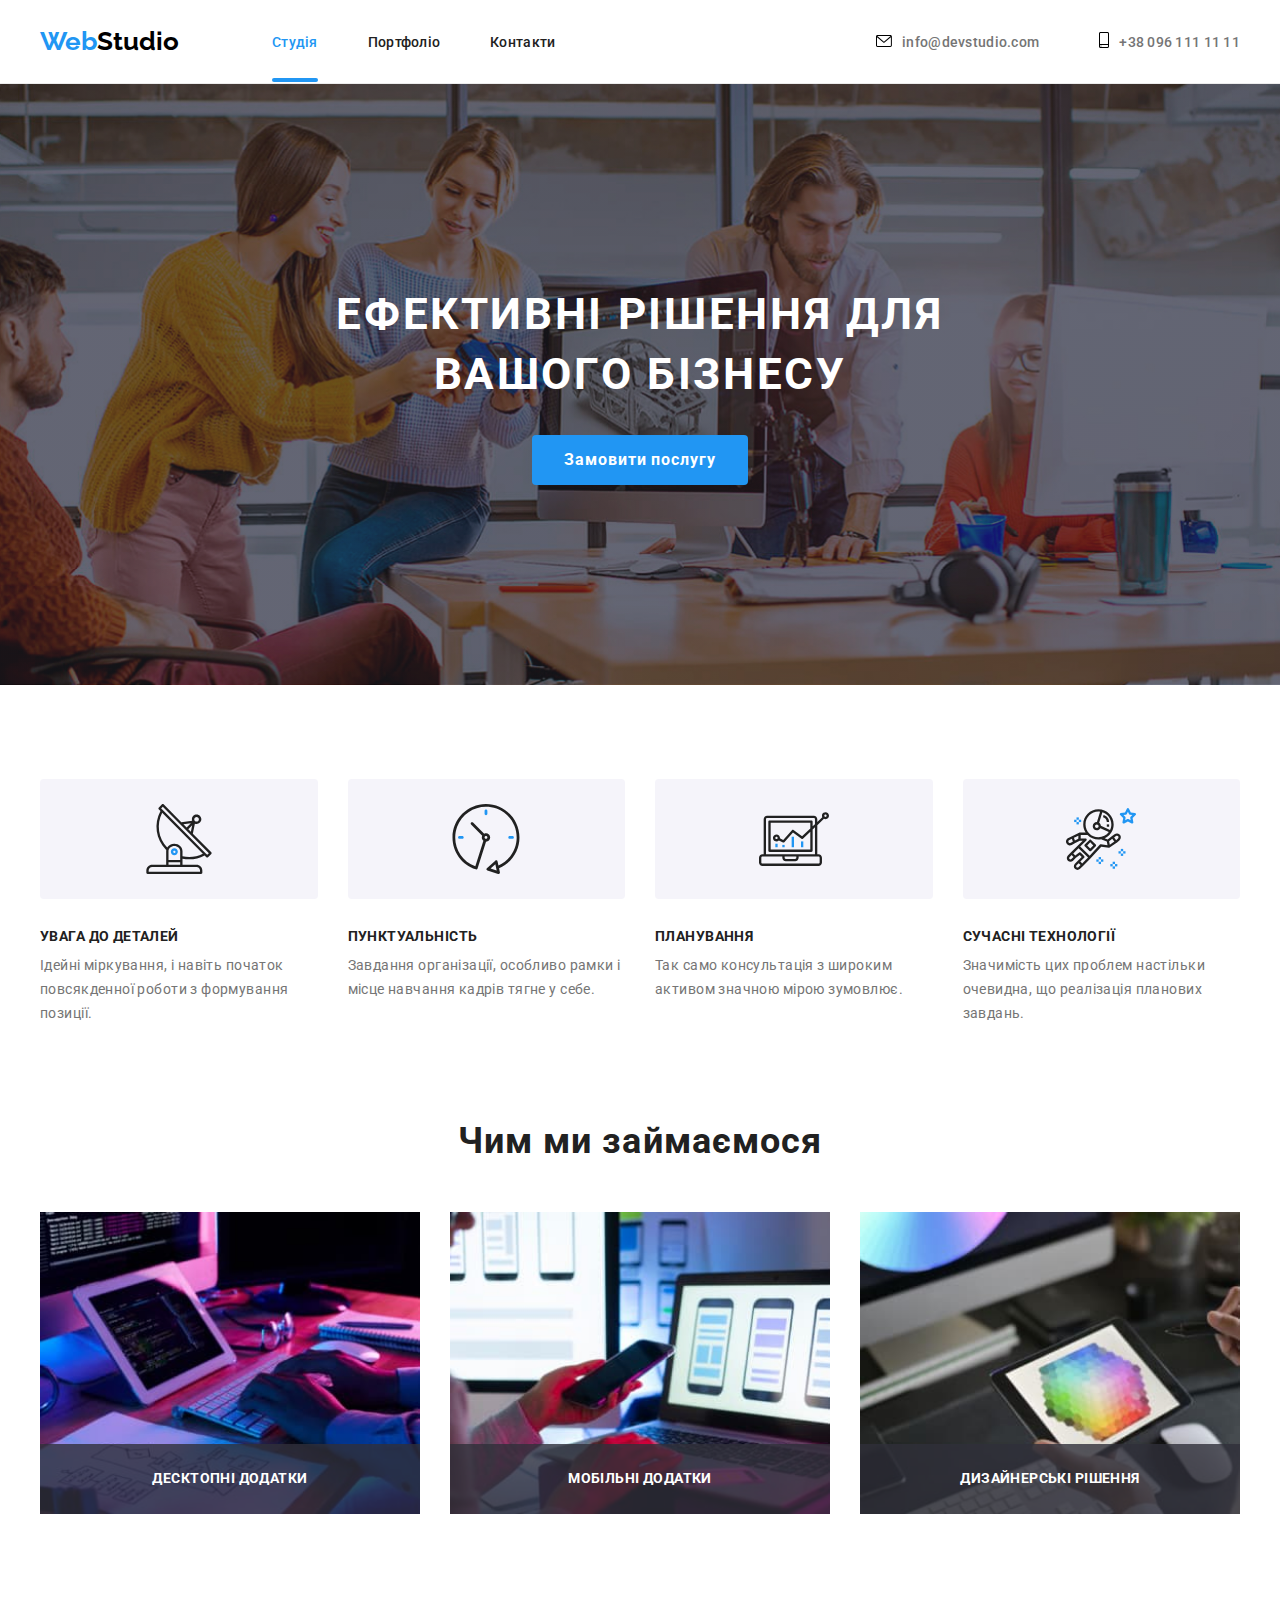
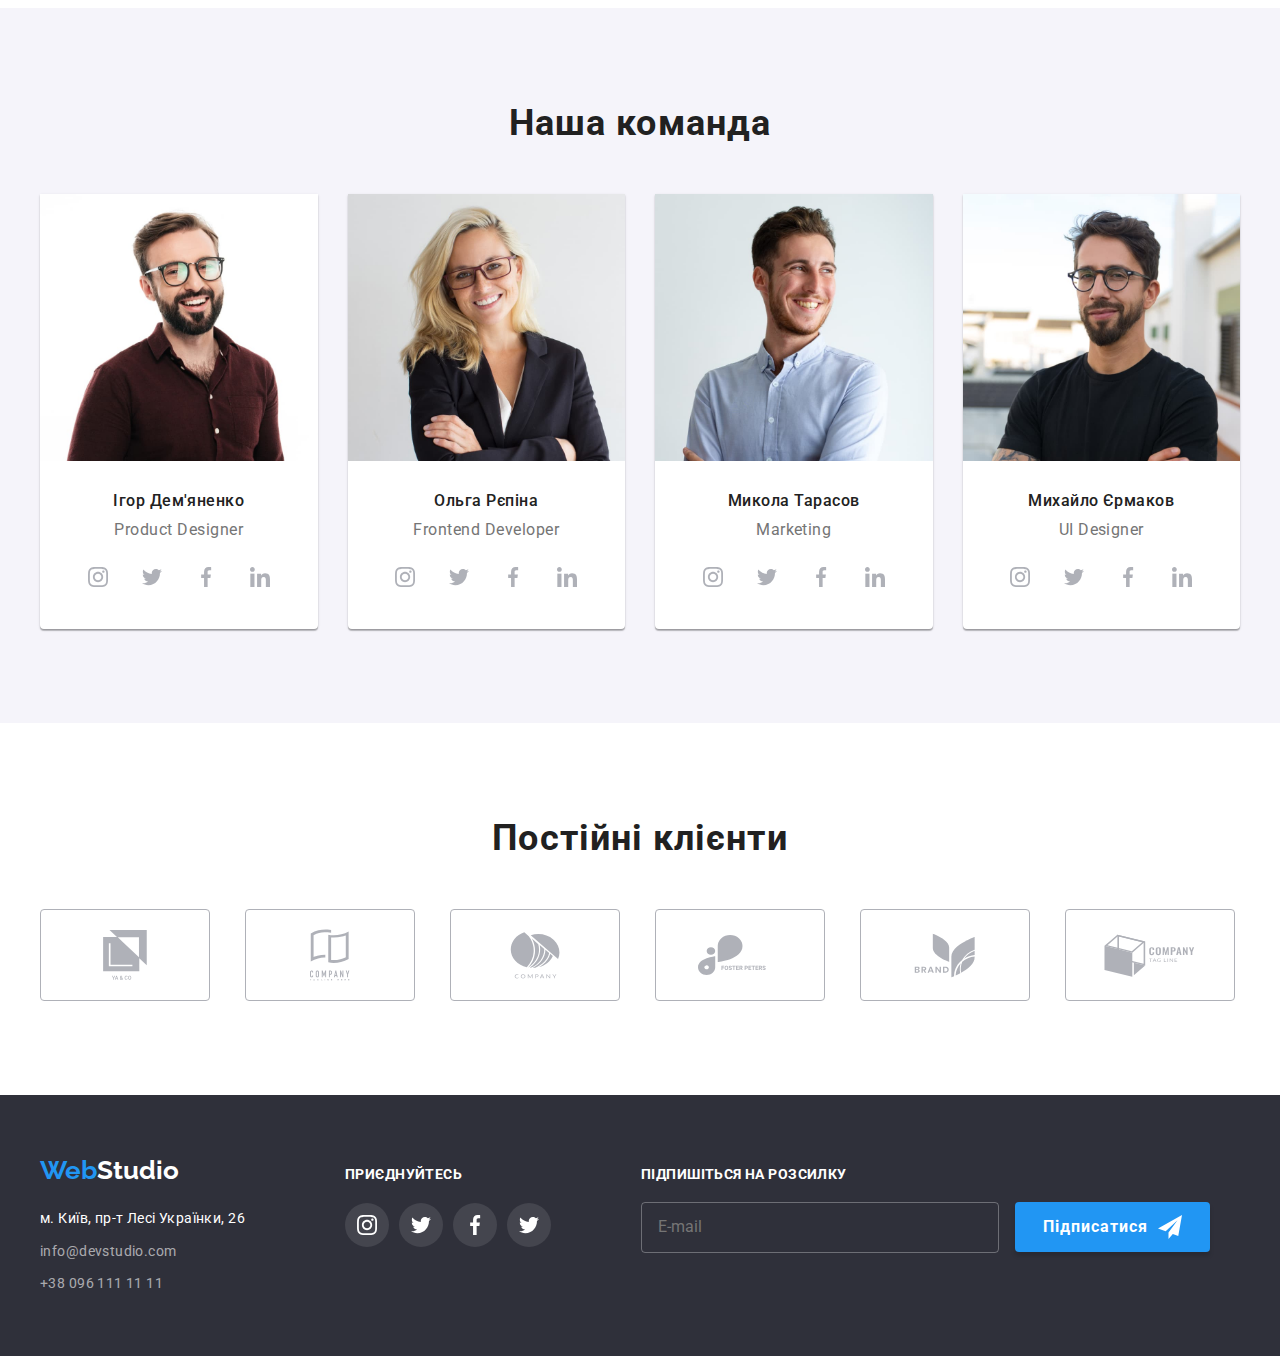
==== commit 21c8c01c: "edit files" ====
--- a/index.html
+++ b/index.html
@@ -189,12 +189,10 @@
           <h2 class="team__title">Наша команда</h2>
           <ul class="team__list">
             <li class="team__item">
-              <img
-                src="./images/person-1.jpg"
-                width="270"
-                height="260"
-                alt="Ігор Дем'яненко"
-              />
+              <picture>
+                <source srcset="./images/person-1.jpg 1x, ./images/img-person1@2p.jpg 2x" media="(max-width: 468px)">
+                <img src="./images/person-1.jpg" width="270" height="260" alt="Ігор Дем'яненко">
+              </picture>
               <div class="team__text">
                 <h3>Ігор Дем'яненко</h3>
                 <p>Product Designer</p>
--- a/css/main.min.css
+++ b/css/main.min.css
@@ -1 +1 @@
-/*! modern-normalize v1.1.0 | MIT License | https://github.com/sindresorhus/modern-normalize */*,::before,::after{-webkit-box-sizing:border-box;box-sizing:border-box}html{line-height:1.15;-webkit-text-size-adjust:100%;-moz-tab-size:4;-o-tab-size:4;tab-size:4}body{margin:0;font-family:system-ui,-apple-system,"Segoe UI",Roboto,Helvetica,Arial,sans-serif,"Apple Color Emoji","Segoe UI Emoji"}hr{height:0;color:inherit}abbr[title]{-webkit-text-decoration:underline dotted;text-decoration:underline dotted}b,strong{font-weight:bolder}code,kbd,samp,pre{font-family:ui-monospace,SFMono-Regular,Consolas,"Liberation Mono",Menlo,monospace;font-size:1em}small{font-size:80%}sub,sup{font-size:75%;line-height:0;position:relative;vertical-align:baseline}sub{bottom:-0.25em}sup{top:-0.5em}table{text-indent:0;border-color:inherit}button,input,optgroup,select,textarea{font-family:inherit;font-size:100%;line-height:1.15;margin:0}button,select{text-transform:none}button,[type=button],[type=reset],[type=submit]{-webkit-appearance:button}::-moz-focus-inner{border-style:none;padding:0}:-moz-focusring{outline:1px dotted ButtonText}:-moz-ui-invalid{box-shadow:none}legend{padding:0}progress{vertical-align:baseline}::-webkit-inner-spin-button,::-webkit-outer-spin-button{height:auto}[type=search]{-webkit-appearance:textfield;outline-offset:-2px}::-webkit-search-decoration{-webkit-appearance:none}::-webkit-file-upload-button{-webkit-appearance:button;font:inherit}summary{display:list-item}body{font-family:"Roboto",sans-serif;font-size:16px;font-weight:400;color:#757575;background-color:#fff}a{text-decoration:none;color:inherit;cursor:pointer}img{display:block;max-width:100%;height:auto}h1,h2,h3,h4,h5,h6,p,ul{margin:0;padding:0}li{list-style:none}.container{max-width:480px;padding:0 15px;margin-left:auto;margin-right:auto}@media(min-width: 768px){.container{max-width:768px;padding:0 9px}}@media(min-width: 1200px){.container{max-width:1200px;padding:0}}.section{padding:94px 0}.visually-hidden{position:absolute;white-space:nowrap;width:1px;height:1px;overflow:hidden;border:0;padding:0;clip:rect(0 0 0 0);-webkit-clip-path:inset(50%);clip-path:inset(50%);margin:-1px}.header{border-bottom:1px solid #ececec}.header__container{display:-webkit-box;display:-ms-flexbox;display:flex;-webkit-box-align:center;-ms-flex-align:center;align-items:center}.header__logo{font-family:"Raleway",sans-serif;font-weight:700;font-size:26px;line-height:1.2;color:#000}.header__logo span{color:#2196f3}.header__burger{margin-left:auto;width:24px;height:16px;padding:22px 0;position:relative;z-index:2;overflow:hidden;cursor:pointer}.header__burger span{width:24px;height:3px;position:absolute;top:50%;left:50%;-webkit-transform:translate(-50%, -50%);transform:translate(-50%, -50%);background-color:#212121;-webkit-transition:all .5s;transition:all .5s}.header__burger:hover span,.header__burger:focus span{background-color:#2196f3}.header__burger span:nth-of-type(2){top:calc(50% - 7px)}.header__burger span:nth-of-type(3){top:calc(50% + 7px)}@media(min-width: 768px){.header__burger{display:none}}.header__information{margin-left:auto;display:none}@media(min-width: 768px){.header__information{display:-webkit-box;display:-ms-flexbox;display:flex;gap:10px;-webkit-box-orient:vertical;-webkit-box-direction:normal;-ms-flex-direction:column;flex-direction:column}}@media(min-width: 1200px){.header__information{-webkit-box-align:center;-ms-flex-align:center;align-items:center;-webkit-box-orient:horizontal;-webkit-box-direction:normal;-ms-flex-direction:row;flex-direction:row}}@media(min-width: 1200px){.header__mail{margin-right:50px}}.header__mail a,.header__phone a{display:-webkit-box;display:-ms-flexbox;display:flex;-webkit-box-align:center;-ms-flex-align:center;align-items:center;font-weight:500;font-size:14px;letter-spacing:.02em;line-height:1.15;-webkit-transition:color,fill;transition:color,fill;-webkit-transition-duration:250ms;transition-duration:250ms;-webkit-transition-timing-function:cubic-bezier(0.4, 0, 0.2, 1);transition-timing-function:cubic-bezier(0.4, 0, 0.2, 1)}@media(min-width: 1200px){.header__mail a,.header__phone a{padding:32px 0}}.header__mail a:hover,.header__mail a:focus,.header__phone a:hover,.header__phone a:focus{color:#2196f3;fill:currentColor}.header__mail a span,.header__phone a span{margin-right:10px}.header__mail a span:hover,.header__mail a span:focus,.header__phone a span:hover,.header__phone a span:focus{fill:currentColor}.navigation__menu{display:none}@media(min-width: 768px){.navigation__menu{margin-left:88px;padding-left:0;display:-webkit-box;display:-ms-flexbox;display:flex;gap:50px}}@media(min-width: 1200px){.navigation__menu{margin-left:93px}}.navigation__item.current .navigation__link{color:#2196f3}.navigation__item.current .navigation__link::after{content:"";position:absolute;opacity:1;bottom:0;left:0;width:100%;height:4px;background-color:#2196f3;border-radius:2px;-webkit-transition:background-color;transition:background-color;-webkit-transition-duration:250ms;transition-duration:250ms;-webkit-transition-timing-function:cubic-bezier(0.4, 0, 0.2, 1);transition-timing-function:cubic-bezier(0.4, 0, 0.2, 1)}.navigation__link{display:block;padding:32px 0;font-weight:500;font-size:14px;line-height:1.15;letter-spacing:.02em;color:#212121;-webkit-transition:color;transition:color;-webkit-transition-duration:250ms;transition-duration:250ms;-webkit-transition-timing-function:cubic-bezier(0.4, 0, 0.2, 1);transition-timing-function:cubic-bezier(0.4, 0, 0.2, 1);position:relative}.navigation__link::after{content:"";opacity:0;position:absolute;bottom:0;left:0;width:100%;height:4px;background-color:#2196f3;border-radius:2px;-webkit-transition:opacity;transition:opacity;-webkit-transition-duration:250ms;transition-duration:250ms;-webkit-transition-timing-function:cubic-bezier(0.4, 0, 0.2, 1);transition-timing-function:cubic-bezier(0.4, 0, 0.2, 1)}.navigation__link:hover:after{opacity:1}.navigation__link:hover,.navigation__link:focus{color:#2196f3}.mobile-menu{position:fixed;top:0;left:0;display:none;width:100%;height:100%;background-color:#fff;-webkit-box-shadow:0px 4px 8px rgba(0,0,0,.04),0px 2px 4px rgba(0,0,0,.08),0px 1px 3px rgba(0,0,0,.16);box-shadow:0px 4px 8px rgba(0,0,0,.04),0px 2px 4px rgba(0,0,0,.08),0px 1px 3px rgba(0,0,0,.16);padding:48px 40px;z-index:10}.mobile-menu.is-open{display:-webkit-box;display:-ms-flexbox;display:flex;-webkit-box-orient:vertical;-webkit-box-direction:normal;-ms-flex-direction:column;flex-direction:column}.mobile-menu__button{position:absolute;right:25px;top:21px;display:-webkit-box;display:-ms-flexbox;display:flex;background-color:rgba(0,0,0,0);cursor:pointer;border:0;-webkit-transition:background-color,fill;transition:background-color,fill;-webkit-transition-duration:250ms;transition-duration:250ms;-webkit-transition-timing-function:cubic-bezier(0.4, 0, 0.2, 1);transition-timing-function:cubic-bezier(0.4, 0, 0.2, 1)}.mobile-menu__button:hover,.mobile-menu__button:focus{fill:#2196f3}.mobile-menu .information{margin-top:auto}.mobile-menu .information__list{display:-webkit-box;display:-ms-flexbox;display:flex;-webkit-box-orient:vertical;-webkit-box-direction:normal;-ms-flex-direction:column;flex-direction:column;gap:32px}.mobile-menu .information__item{font-family:"Roboto";font-style:normal;font-weight:500;font-size:24px;line-height:28px;letter-spacing:.02em;color:#757575;-webkit-transition:color;transition:color;-webkit-transition-duration:250ms;transition-duration:250ms;-webkit-transition-timing-function:cubic-bezier(0.4, 0, 0.2, 1);transition-timing-function:cubic-bezier(0.4, 0, 0.2, 1)}.mobile-menu .information__item-phone{font-size:34px;line-height:40px;color:#2196f3}.mobile-menu .information-social__list{margin-top:64px;display:-webkit-box;display:-ms-flexbox;display:flex}.mobile-menu .information-social__item{font-family:"Roboto";font-style:normal;font-weight:500;font-size:18px;line-height:22px;letter-spacing:.02em;color:#2196f3}.mobile-menu .information-social__item:not(:last-child){border-right:1px solid rgba(33,33,33,.2);margin-right:10px}.mobile-menu .information-social__link:first-child{margin-left:0}.mobile-menu .information-social__link{margin:0 10px}.mob-navigation__list{gap:32px;display:-webkit-box;display:-ms-flexbox;display:flex;-webkit-box-orient:vertical;-webkit-box-direction:normal;-ms-flex-direction:column;flex-direction:column}.mob-navigation__link{font-family:"Roboto";font-style:normal;font-weight:500;font-size:40px;line-height:47px;letter-spacing:.02em;color:#212121;-webkit-transition:color;transition:color;-webkit-transition-duration:250ms;transition-duration:250ms;-webkit-transition-timing-function:cubic-bezier(0.4, 0, 0.2, 1);transition-timing-function:cubic-bezier(0.4, 0, 0.2, 1)}.mob-navigation__link:hover,.mob-navigation__link:focus{color:#2196f3}.mob-navigation__link.current{color:#2196f3}.section.hero{padding:200px 0}.hero{background-image:-webkit-gradient(linear, left top, right top, from(rgba(47, 48, 58, 0.4)), to(rgba(47, 48, 58, 0.4))),url("../images/background-image.jpg");background-image:linear-gradient(to right, rgba(47, 48, 58, 0.4), rgba(47, 48, 58, 0.4)),url("../images/background-image.jpg");background-position:center;background-repeat:no-repeat;background-size:auto;text-align:center}.hero__title{font-weight:900;font-size:44px;line-height:1.37;color:#fff;text-transform:uppercase;letter-spacing:.06em}.hero__button{margin-top:30px;padding:10px 32px;color:#fff;background-color:#2196f3;font-family:"Roboto",sans-serif;font-size:16px;font-weight:700;letter-spacing:.06em;line-height:1.87;cursor:pointer;border:0;border-radius:4px;-webkit-transition:background-color;transition:background-color;-webkit-transition-duration:250ms;transition-duration:250ms;-webkit-transition-timing-function:cubic-bezier(0.4, 0, 0.2, 1);transition-timing-function:cubic-bezier(0.4, 0, 0.2, 1)}.hero__button:hover,.hero__button:focus{background-color:#188ce8}.benefits.section{padding-bottom:0}.benefits__list{display:-webkit-box;display:-ms-flexbox;display:flex;gap:30px}.benefits__item{-ms-flex-preferred-size:calc(25% - 30px);flex-basis:calc(25% - 30px)}.benefits__item::before{content:" ";display:block;height:120px;background-size:auto;background-repeat:no-repeat;background-position:center;background-color:#f5f4fa;border-radius:4px}.benefits__title{margin-top:30px;color:#212121;font-weight:700;line-height:1.14;letter-spacing:.03em;font-size:14px;text-transform:uppercase}.benefits__text{margin-top:10px;line-height:1.7;font-size:14px;letter-spacing:.03em}.icon-antena::before{background-image:url("../images/antenna.svg")}.icon-clock::before{background-image:url("../images/clock.svg")}.icon-diagram::before{background-image:url("../images/diagram.svg")}.icon-astronaut::before{background-image:url("../images/astronaut.svg")}.about__list{display:-webkit-box;display:-ms-flexbox;display:flex;gap:30px}.about__item{-ms-flex-preferred-size:33.3333333333%;flex-basis:33.3333333333%;position:relative}.about__text{width:100%;position:absolute;bottom:0;display:block;left:0;padding:27px 0;text-align:center;font-weight:700;font-size:14px;line-height:1.14;text-align:center;letter-spacing:.03em;text-transform:uppercase;color:#fff;background-color:rgba(47,48,58,.8)}.about__image{width:100%}.about__title{font-weight:700;font-size:36px;letter-spacing:.03em;line-height:1.17;color:#212121;text-align:center;margin-bottom:50px}.client__title{font-weight:700;font-size:36px;line-height:1.17;letter-spacing:.03em;color:#212121;text-align:center;margin-bottom:50px}.client__list{display:-webkit-box;display:-ms-flexbox;display:flex;-ms-flex-wrap:wrap;flex-wrap:wrap;padding:0;margin:0;margin-left:-30px}.client__item{-ms-flex-preferred-size:calc(16.6666666667% - 30px);flex-basis:calc(16.6666666667% - 30px);margin-left:30px}.client__link{display:-webkit-box;display:-ms-flexbox;display:flex;-webkit-box-align:center;-ms-flex-align:center;align-items:center;-webkit-box-pack:center;-ms-flex-pack:center;justify-content:center;fill:#afb1b8;height:92px;width:170px;border:1px solid #afb1b8;border-radius:4px;-webkit-transition:background-color,fill,border;transition:background-color,fill,border;-webkit-transition-duration:250ms;transition-duration:250ms;-webkit-transition-timing-function:cubic-bezier(0.4, 0, 0.2, 1);transition-timing-function:cubic-bezier(0.4, 0, 0.2, 1)}.client__link:hover,.client__link:focus{border-color:#2196f3;fill:#2196f3}.team{background-color:#f5f4fa}.team__title{font-weight:700;font-size:36px;line-height:1.17;letter-spacing:.03em;color:#212121;text-align:center;margin-bottom:50px}.team__list{display:-webkit-box;display:-ms-flexbox;display:flex;margin-left:-30px}.team__item{-ms-flex-preferred-size:calc(33.3333333333% - 30px);flex-basis:calc(33.3333333333% - 30px);margin-left:30px;-webkit-box-shadow:0px 1px 3px rgba(0,0,0,.12),0px 1px 1px rgba(0,0,0,.14),0px 2px 1px rgba(0,0,0,.2);box-shadow:0px 1px 3px rgba(0,0,0,.12),0px 1px 1px rgba(0,0,0,.14),0px 2px 1px rgba(0,0,0,.2);border-radius:0px 0px 4px 4px;background-color:#fff}.team__item img{width:100%}.team__item h3{font-weight:500;font-size:16px;letter-spacing:.03em;line-height:1.19;color:#212121}.team__item p{line-height:1.19;letter-spacing:.03em;margin-top:10px}.team__text{padding:30px 0;text-align:center}.social{display:-webkit-box;display:-ms-flexbox;display:flex;-webkit-box-pack:center;-ms-flex-pack:center;justify-content:center;-webkit-box-align:center;-ms-flex-align:center;align-items:center;gap:10px;margin-top:16px}.social__link a{fill:#afb1b8;display:-webkit-box;display:-ms-flexbox;display:flex;-webkit-box-align:center;-ms-flex-align:center;align-items:center;align-items:center;-webkit-box-pack:center;-ms-flex-pack:center;justify-content:center;width:44px;height:44px;border-radius:50%;-webkit-transition:background-color,fill,border-radius;transition:background-color,fill,border-radius;-webkit-transition-duration:250ms;transition-duration:250ms;-webkit-transition-timing-function:cubic-bezier(0.4, 0, 0.2, 1);transition-timing-function:cubic-bezier(0.4, 0, 0.2, 1)}.social__link a:hover,.social__link a:focus{background-color:#188ce8;border-radius:50%;fill:#fff}.portfolio__tabs{display:-webkit-box;display:-ms-flexbox;display:flex;-webkit-box-pack:center;-ms-flex-pack:center;justify-content:center;margin-bottom:50px;gap:8px}.portfolio__button button{font-family:"Roboto",sans-serif;font-weight:500;font-size:16px;letter-spacing:.03em;line-height:1.62;color:#212121;background-color:#f5f4fa;cursor:pointer;padding:6px 22px;border-radius:4px;border:0;-webkit-transition:background-color,color,border-radius,-webkit-box-shadow;transition:background-color,color,border-radius,-webkit-box-shadow;transition:background-color,color,border-radius,box-shadow;transition:background-color,color,border-radius,box-shadow,-webkit-box-shadow;-webkit-transition-duration:250ms;transition-duration:250ms;-webkit-transition-timing-function:cubic-bezier(0.4, 0, 0.2, 1);transition-timing-function:cubic-bezier(0.4, 0, 0.2, 1)}.portfolio__button button:hover,.portfolio__button button:focus{background-color:#2196f3;color:#fff;-webkit-box-shadow:0px 3px 1px rgba(0,0,0,.1),0px 1px 2px rgba(0,0,0,.08),0px 2px 2px rgba(0,0,0,.12);box-shadow:0px 3px 1px rgba(0,0,0,.1),0px 1px 2px rgba(0,0,0,.08),0px 2px 2px rgba(0,0,0,.12);border-radius:4px}.portfolio__list{display:-webkit-box;display:-ms-flexbox;display:flex;-ms-flex-wrap:wrap;flex-wrap:wrap;padding:0;margin:0;margin-left:-30px;margin-top:-30px}.portfolio__item{-ms-flex-preferred-size:calc(33.3333333333% - 30px);flex-basis:calc(33.3333333333% - 30px);margin-left:30px;margin-top:30px}.portfolio__item img{width:100%}.portfolio__image-box{position:relative;overflow:hidden}.portfolio__image-text{position:absolute;top:0;left:0;width:100%;height:100%;font-size:18px;line-height:1.5;letter-spacing:.03em;color:#fff;background-color:rgba(33,150,243,.9);padding:63px 24px;-webkit-transform:translateY(100%);transform:translateY(100%);-webkit-transition:-webkit-transform 250ms;transition:-webkit-transform 250ms;transition:transform 250ms;transition:transform 250ms, -webkit-transform 250ms}.portfolio__link{-webkit-transition:-webkit-box-shadow;transition:-webkit-box-shadow;transition:box-shadow;transition:box-shadow, -webkit-box-shadow;-webkit-transition-duration:250ms;transition-duration:250ms;-webkit-transition-timing-function:cubic-bezier(0.4, 0, 0.2, 1);transition-timing-function:cubic-bezier(0.4, 0, 0.2, 1)}.portfolio__link:hover,.portfolio__link:focus{display:block;-webkit-box-shadow:0px 1px 1px rgba(0,0,0,.12),0px 4px 4px rgba(0,0,0,.06),1px 4px 6px rgba(0,0,0,.16);box-shadow:0px 1px 1px rgba(0,0,0,.12),0px 4px 4px rgba(0,0,0,.06),1px 4px 6px rgba(0,0,0,.16)}.portfolio__link:hover .portfolio__image-text{-webkit-transform:translateY(0%);transform:translateY(0%)}.portfolio__text{border:1px solid #eee;border-top:0;padding:20px 0;padding-left:24px}.portfolio__text h3{font-weight:700;font-size:18px;letter-spacing:.06em;line-height:2;color:#212121}.portfolio__text p{line-height:1.87;letter-spacing:.03em}.footer{background-color:#2f303a;padding:60px 0}.footer__container{display:-webkit-box;display:-ms-flexbox;display:flex;-webkit-box-align:baseline;-ms-flex-align:baseline;align-items:baseline}.footer__logo{font-family:"Raleway",sans-serif;font-weight:700;font-size:26px;line-height:1.2;color:#fff}.footer__logo span{color:#2196f3}.footer__contacts{margin-top:20px;font-style:normal}.footer__contacts li:not(:first-child){margin-top:9px}.footer__address a{font-size:14px;line-height:1.71;letter-spacing:.03em;color:#fff}.footer__mail a,.footer__phone a{font-size:14px;letter-spacing:.03em;color:rgba(255,255,255,.6);line-height:1.71;-webkit-transition:color;transition:color;-webkit-transition-duration:250ms;transition-duration:250ms;-webkit-transition-timing-function:cubic-bezier(0.4, 0, 0.2, 1);transition-timing-function:cubic-bezier(0.4, 0, 0.2, 1)}.footer__mail a:hover,.footer__mail a:focus,.footer__phone a:hover,.footer__phone a:focus{color:#2196f3}.footer__social-block{margin-left:100px}.footer__social-title{font-weight:700;font-size:14px;line-height:1.14;letter-spacing:.03em;text-transform:uppercase;color:#fff}.footer__social-list{display:-webkit-box;display:-ms-flexbox;display:flex;-webkit-box-pack:center;-ms-flex-pack:center;justify-content:center;-webkit-box-align:center;-ms-flex-align:center;align-items:center;gap:10px;margin-top:20px}.footer__social-link{background:rgba(255,255,255,.1);border-radius:50%;padding:12px;fill:#fff;display:-webkit-box;display:-ms-flexbox;display:flex;-webkit-box-align:center;-ms-flex-align:center;align-items:center;align-items:center;-webkit-box-pack:center;-ms-flex-pack:center;justify-content:center;width:44px;height:44px;-webkit-transition:background-color,fill,border-radius;transition:background-color,fill,border-radius;-webkit-transition-duration:250ms;transition-duration:250ms;-webkit-transition-timing-function:cubic-bezier(0.4, 0, 0.2, 1);transition-timing-function:cubic-bezier(0.4, 0, 0.2, 1)}.footer__social-link:hover,.footer__social-link:focus{background-color:#2196f3}.footer__email-block{margin-left:90px}.footer__email-title{font-weight:700;font-size:14px;line-height:16px;letter-spacing:.03em;text-transform:uppercase;color:#fff;margin-bottom:20px}.footer__contact-form{display:-webkit-inline-box;display:-ms-inline-flexbox;display:inline-flex}.footer__input-email{width:358px;background:rgba(0,0,0,0);border:1px solid rgba(255,255,255,.3);border-radius:4px;outline:none;cursor:pointer;color:#fff;padding:15px 0 15px 16px;-webkit-transition:border-color;transition:border-color;-webkit-transition-duration:250ms;transition-duration:250ms;-webkit-transition-timing-function:cubic-bezier(0.4, 0, 0.2, 1);transition-timing-function:cubic-bezier(0.4, 0, 0.2, 1)}.footer__input-email:focus{border:1px solid #2196f3}.footer__input-email:disabled{border-color:rgba(33,33,33,.2)}.footer__form-button{padding:10px 28px;margin-left:12px;background-color:#2196f3;-webkit-box-shadow:0px 4px 4px rgba(0,0,0,.15);box-shadow:0px 4px 4px rgba(0,0,0,.15);border-radius:4px;font-family:"Roboto";font-weight:700;font-size:16px;line-height:30px;display:-webkit-inline-box;display:-ms-inline-flexbox;display:inline-flex;-webkit-box-align:center;-ms-flex-align:center;align-items:center;text-align:center;color:#fff;letter-spacing:.06em;border:0;-webkit-transition:background-color;transition:background-color;-webkit-transition-duration:250ms;transition-duration:250ms;-webkit-transition-timing-function:cubic-bezier(0.4, 0, 0.2, 1);transition-timing-function:cubic-bezier(0.4, 0, 0.2, 1);cursor:pointer}.footer__form-button svg{margin-left:10px;fill:#fff}.footer__form-button:hover,.footer__form-button:focus{background-color:#188ce8}.backdrop{position:fixed;top:0;left:0;width:100%;height:100%;z-index:1;background-color:rgba(0,0,0,.2);-webkit-transition:all;transition:all;-webkit-transition-duration:250ms;transition-duration:250ms;-webkit-transition-timing-function:cubic-bezier(0.4, 0, 0.2, 1);transition-timing-function:cubic-bezier(0.4, 0, 0.2, 1)}.is-hidden{opacity:0;visibility:hidden;pointer-events:none}.modal{position:absolute;left:50%;top:50%;-webkit-transform:translate(-50%, -50%);transform:translate(-50%, -50%);width:528px;height:581px;padding:40px;padding-bottom:0px;background-color:#fff;-webkit-transition:all;transition:all;-webkit-transition-duration:250ms;transition-duration:250ms;-webkit-transition-timing-function:cubic-bezier(0.4, 0, 0.2, 1);transition-timing-function:cubic-bezier(0.4, 0, 0.2, 1)}.modal__button{position:absolute;right:8px;top:8px;display:-webkit-box;display:-ms-flexbox;display:flex;padding:9px;background-color:rgba(0,0,0,0);border:1px solid silver;border-radius:47px;cursor:pointer;-webkit-transition:background-color;transition:background-color;-webkit-transition-duration:250ms;transition-duration:250ms;-webkit-transition-timing-function:cubic-bezier(0.4, 0, 0.2, 1);transition-timing-function:cubic-bezier(0.4, 0, 0.2, 1)}.modal__button:hover,.modal__button:focus{fill:#2196f3}.modal__title{font-weight:700;font-size:20px;line-height:1.15;text-align:center;letter-spacing:.03em;color:#212121;margin-bottom:2px}.modal__form-label{display:block;font-weight:400;font-size:12px;line-height:1.16;letter-spacing:.01em;color:#757575;margin-bottom:4px;margin-top:10px}.modal__input-wrapper{position:relative}.modal__input{width:100%;padding:12px 12px 12px 40px;border:1px solid rgba(33,33,33,.2);border-radius:4px;outline:none;cursor:pointer;-webkit-transition:border-color,fill;transition:border-color,fill;-webkit-transition-duration:250ms;transition-duration:250ms;-webkit-transition-timing-function:cubic-bezier(0.4, 0, 0.2, 1);transition-timing-function:cubic-bezier(0.4, 0, 0.2, 1)}.modal__input:focus{border:1px solid #2196f3}.modal__input:disabled{border-color:rgba(33,33,33,.2)}.modal__input-icon{position:absolute;top:50%;left:15px;-webkit-transform:translateY(-50%);transform:translateY(-50%);cursor:pointer}.modal__input:disabled+.modal__input-icon{fill:#d3d3d3}.modal__input:focus+.modal__input-icon{fill:#2196f3}.modal__form-textarea{margin-bottom:20px}.modal__textarea{width:100%;height:120px;padding:12px 16px;border:1px solid rgba(33,33,33,.2);border-radius:4px;resize:none;outline:none;font-weight:400;font-size:12px;line-height:1.16;letter-spacing:.01em;color:rgba(117,117,117,.5);-webkit-transition:border-color;transition:border-color;-webkit-transition-duration:250ms;transition-duration:250ms;-webkit-transition-timing-function:cubic-bezier(0.4, 0, 0.2, 1);transition-timing-function:cubic-bezier(0.4, 0, 0.2, 1)}.modal__textarea:focus{border-color:#2196f3}.modal__form-checkbox{margin-bottom:30px}.modal__checkbox{-webkit-appearance:none;-moz-appearance:none;appearance:none}.modal__checkbox-label{position:relative;padding-left:7px;font-weight:400;font-size:14px;line-height:24px;letter-spacing:.03em;color:#757575;cursor:pointer}.modal__checkbox-link{color:#2196f3;text-decoration:underline}.modal__checkbox:checked+.modal__icon{border-color:rgba(0,0,0,0);background-color:#188ce8;background-image:url("../images/checkbox.svg");background-size:contain;background-origin:content-box;background-position:center;background-repeat:no-repeat}.modal__icon{display:inline-block;width:16px;height:15px;margin-left:10px;border:2px solid #212121;border-radius:4px}.modal__form-checkbox{display:-webkit-inline-box;display:-ms-inline-flexbox;display:inline-flex;-webkit-box-align:center;-ms-flex-align:center;align-items:center}.modal__form-button{margin:0 auto;display:block;margin:0 auto;padding:10px 52px;background-color:#2196f3;font-family:"Roboto";font-style:normal;font-weight:700;font-size:16px;line-height:30px;display:-webkit-box;display:-ms-flexbox;display:flex;-webkit-box-align:center;-ms-flex-align:center;align-items:center;text-align:center;letter-spacing:.06em;color:#fff;border:0;border-radius:4px;-webkit-transition:-webkit-box-shadow;transition:-webkit-box-shadow;transition:box-shadow;transition:box-shadow, -webkit-box-shadow;-webkit-transition-duration:250ms;transition-duration:250ms;-webkit-transition-timing-function:cubic-bezier(0.4, 0, 0.2, 1);transition-timing-function:cubic-bezier(0.4, 0, 0.2, 1);cursor:pointer}.modal__form-button:hover,.modal__form-button:focus{-webkit-box-shadow:0px 4px 4px rgba(0,0,0,.15);box-shadow:0px 4px 4px rgba(0,0,0,.15)}/*# sourceMappingURL=main.min.css.map */+/*! modern-normalize v1.1.0 | MIT License | https://github.com/sindresorhus/modern-normalize */*,::before,::after{-webkit-box-sizing:border-box;box-sizing:border-box}html{line-height:1.15;-webkit-text-size-adjust:100%;-moz-tab-size:4;-o-tab-size:4;tab-size:4}body{margin:0;font-family:system-ui,-apple-system,"Segoe UI",Roboto,Helvetica,Arial,sans-serif,"Apple Color Emoji","Segoe UI Emoji"}hr{height:0;color:inherit}abbr[title]{-webkit-text-decoration:underline dotted;text-decoration:underline dotted}b,strong{font-weight:bolder}code,kbd,samp,pre{font-family:ui-monospace,SFMono-Regular,Consolas,"Liberation Mono",Menlo,monospace;font-size:1em}small{font-size:80%}sub,sup{font-size:75%;line-height:0;position:relative;vertical-align:baseline}sub{bottom:-0.25em}sup{top:-0.5em}table{text-indent:0;border-color:inherit}button,input,optgroup,select,textarea{font-family:inherit;font-size:100%;line-height:1.15;margin:0}button,select{text-transform:none}button,[type=button],[type=reset],[type=submit]{-webkit-appearance:button}::-moz-focus-inner{border-style:none;padding:0}:-moz-focusring{outline:1px dotted ButtonText}:-moz-ui-invalid{box-shadow:none}legend{padding:0}progress{vertical-align:baseline}::-webkit-inner-spin-button,::-webkit-outer-spin-button{height:auto}[type=search]{-webkit-appearance:textfield;outline-offset:-2px}::-webkit-search-decoration{-webkit-appearance:none}::-webkit-file-upload-button{-webkit-appearance:button;font:inherit}summary{display:list-item}body{font-family:"Roboto",sans-serif;font-size:16px;font-weight:400;color:#757575;background-color:#fff}a{text-decoration:none;color:inherit;cursor:pointer}img{display:block;max-width:100%;height:auto}h1,h2,h3,h4,h5,h6,p,ul{margin:0;padding:0}li{list-style:none}.container{max-width:480px;padding:0 15px;margin-left:auto;margin-right:auto}@media(min-width: 768px){.container{max-width:768px;padding:0 9px}}@media(min-width: 1200px){.container{max-width:1200px;padding:0}}.section{padding:60px 0}@media(min-width: 1200px){.section{padding:94px 0}}.visually-hidden{position:absolute;white-space:nowrap;width:1px;height:1px;overflow:hidden;border:0;padding:0;clip:rect(0 0 0 0);-webkit-clip-path:inset(50%);clip-path:inset(50%);margin:-1px}.header{border-bottom:1px solid #ececec}.header__container{display:-webkit-box;display:-ms-flexbox;display:flex;-webkit-box-align:center;-ms-flex-align:center;align-items:center}.header__logo{font-family:"Raleway",sans-serif;font-weight:700;font-size:26px;line-height:1.2;color:#000}.header__logo span{color:#2196f3}.header__burger{margin-left:auto;width:24px;height:16px;padding:22px 0;position:relative;z-index:2;overflow:hidden;cursor:pointer}.header__burger span{width:24px;height:3px;position:absolute;top:50%;left:50%;-webkit-transform:translate(-50%, -50%);transform:translate(-50%, -50%);background-color:#212121;-webkit-transition:all .5s;transition:all .5s}.header__burger:hover span,.header__burger:focus span{background-color:#2196f3}.header__burger span:nth-of-type(2){top:calc(50% - 7px)}.header__burger span:nth-of-type(3){top:calc(50% + 7px)}@media(min-width: 768px){.header__burger{display:none}}.header__information{margin-left:auto;display:none}@media(min-width: 768px){.header__information{display:-webkit-box;display:-ms-flexbox;display:flex;gap:10px;-webkit-box-orient:vertical;-webkit-box-direction:normal;-ms-flex-direction:column;flex-direction:column}}@media(min-width: 1200px){.header__information{-webkit-box-align:center;-ms-flex-align:center;align-items:center;-webkit-box-orient:horizontal;-webkit-box-direction:normal;-ms-flex-direction:row;flex-direction:row}}@media(min-width: 1200px){.header__mail{margin-right:50px}}.header__mail a,.header__phone a{display:-webkit-box;display:-ms-flexbox;display:flex;-webkit-box-align:center;-ms-flex-align:center;align-items:center;font-weight:500;font-size:14px;letter-spacing:.02em;line-height:1.15;-webkit-transition:color,fill;transition:color,fill;-webkit-transition-duration:250ms;transition-duration:250ms;-webkit-transition-timing-function:cubic-bezier(0.4, 0, 0.2, 1);transition-timing-function:cubic-bezier(0.4, 0, 0.2, 1)}@media(min-width: 1200px){.header__mail a,.header__phone a{padding:32px 0}}.header__mail a:hover,.header__mail a:focus,.header__phone a:hover,.header__phone a:focus{color:#2196f3;fill:currentColor}.header__mail a span,.header__phone a span{margin-right:10px}.header__mail a span:hover,.header__mail a span:focus,.header__phone a span:hover,.header__phone a span:focus{fill:currentColor}.navigation__menu{display:none}@media(min-width: 768px){.navigation__menu{margin-left:88px;padding-left:0;display:-webkit-box;display:-ms-flexbox;display:flex;gap:50px}}@media(min-width: 1200px){.navigation__menu{margin-left:93px}}.navigation__item.current .navigation__link{color:#2196f3}.navigation__item.current .navigation__link::after{content:"";position:absolute;opacity:1;bottom:0;left:0;width:100%;height:4px;background-color:#2196f3;border-radius:2px;-webkit-transition:background-color;transition:background-color;-webkit-transition-duration:250ms;transition-duration:250ms;-webkit-transition-timing-function:cubic-bezier(0.4, 0, 0.2, 1);transition-timing-function:cubic-bezier(0.4, 0, 0.2, 1)}.navigation__link{display:block;padding:32px 0;font-weight:500;font-size:14px;line-height:1.15;letter-spacing:.02em;color:#212121;-webkit-transition:color;transition:color;-webkit-transition-duration:250ms;transition-duration:250ms;-webkit-transition-timing-function:cubic-bezier(0.4, 0, 0.2, 1);transition-timing-function:cubic-bezier(0.4, 0, 0.2, 1);position:relative}.navigation__link::after{content:"";opacity:0;position:absolute;bottom:0;left:0;width:100%;height:4px;background-color:#2196f3;border-radius:2px;-webkit-transition:opacity;transition:opacity;-webkit-transition-duration:250ms;transition-duration:250ms;-webkit-transition-timing-function:cubic-bezier(0.4, 0, 0.2, 1);transition-timing-function:cubic-bezier(0.4, 0, 0.2, 1)}.navigation__link:hover:after{opacity:1}.navigation__link:hover,.navigation__link:focus{color:#2196f3}.mobile-menu{position:fixed;top:0;left:0;display:none;width:100%;height:100%;background-color:#fff;-webkit-box-shadow:0px 4px 8px rgba(0,0,0,.04),0px 2px 4px rgba(0,0,0,.08),0px 1px 3px rgba(0,0,0,.16);box-shadow:0px 4px 8px rgba(0,0,0,.04),0px 2px 4px rgba(0,0,0,.08),0px 1px 3px rgba(0,0,0,.16);padding:48px 40px;z-index:10}.mobile-menu.is-open{display:-webkit-box;display:-ms-flexbox;display:flex;-webkit-box-orient:vertical;-webkit-box-direction:normal;-ms-flex-direction:column;flex-direction:column}.mobile-menu__button{position:absolute;right:25px;top:21px;display:-webkit-box;display:-ms-flexbox;display:flex;background-color:rgba(0,0,0,0);cursor:pointer;border:0;-webkit-transition:background-color,fill;transition:background-color,fill;-webkit-transition-duration:250ms;transition-duration:250ms;-webkit-transition-timing-function:cubic-bezier(0.4, 0, 0.2, 1);transition-timing-function:cubic-bezier(0.4, 0, 0.2, 1)}.mobile-menu__button:hover,.mobile-menu__button:focus{fill:#2196f3}.mobile-menu .information{margin-top:auto}.mobile-menu .information__list{display:-webkit-box;display:-ms-flexbox;display:flex;-webkit-box-orient:vertical;-webkit-box-direction:normal;-ms-flex-direction:column;flex-direction:column;gap:32px}.mobile-menu .information__item{font-family:"Roboto";font-style:normal;font-weight:500;font-size:24px;line-height:28px;letter-spacing:.02em;color:#757575;-webkit-transition:color;transition:color;-webkit-transition-duration:250ms;transition-duration:250ms;-webkit-transition-timing-function:cubic-bezier(0.4, 0, 0.2, 1);transition-timing-function:cubic-bezier(0.4, 0, 0.2, 1)}.mobile-menu .information__item-phone{font-size:34px;line-height:40px;color:#2196f3}.mobile-menu .information-social__list{margin-top:64px;display:-webkit-box;display:-ms-flexbox;display:flex}.mobile-menu .information-social__item{font-family:"Roboto";font-style:normal;font-weight:500;font-size:18px;line-height:22px;letter-spacing:.02em;color:#2196f3}.mobile-menu .information-social__item:not(:last-child){border-right:1px solid rgba(33,33,33,.2);margin-right:10px}.mobile-menu .information-social__link:first-child{margin-left:0}.mobile-menu .information-social__link{margin:0 10px}.mob-navigation__list{gap:32px;display:-webkit-box;display:-ms-flexbox;display:flex;-webkit-box-orient:vertical;-webkit-box-direction:normal;-ms-flex-direction:column;flex-direction:column}.mob-navigation__link{font-family:"Roboto";font-style:normal;font-weight:500;font-size:40px;line-height:47px;letter-spacing:.02em;color:#212121;-webkit-transition:color;transition:color;-webkit-transition-duration:250ms;transition-duration:250ms;-webkit-transition-timing-function:cubic-bezier(0.4, 0, 0.2, 1);transition-timing-function:cubic-bezier(0.4, 0, 0.2, 1)}.mob-navigation__link:hover,.mob-navigation__link:focus{color:#2196f3}.mob-navigation__link.current{color:#2196f3}.section.hero{padding:120px 0}@media(min-width: 1200px){.section.hero{padding:200px 0}}.hero{background-image:-webkit-gradient(linear, left top, right top, from(rgba(47, 48, 58, 0.4)), to(rgba(47, 48, 58, 0.4))),url("../images/background-image.jpg");background-image:linear-gradient(to right, rgba(47, 48, 58, 0.4), rgba(47, 48, 58, 0.4)),url("../images/background-image.jpg");background-position:center;background-repeat:no-repeat;background-size:cover;text-align:center}@media(min-device-pixel-ratio: 2),(-webkit-min-device-pixel-ratio: 2),(min-resolution: 192dpi),(min-resolution: 2dppx){.hero{background-image:-webkit-gradient(linear, left top, right top, from(rgba(47, 48, 58, 0.4)), to(rgba(47, 48, 58, 0.4))),url("../images/hero@2p.jpg");background-image:linear-gradient(to right, rgba(47, 48, 58, 0.4), rgba(47, 48, 58, 0.4)),url("../images/hero@2p.jpg")}}.hero__title{font-size:26px;line-height:42px;color:#fff;text-transform:uppercase;letter-spacing:.06em}@media(min-width: 1200px){.hero__title{line-height:1.37;font-size:44px}}.hero__button{margin-top:30px;padding:10px 32px;color:#fff;background-color:#2196f3;font-family:"Roboto",sans-serif;font-size:16px;font-weight:700;letter-spacing:.06em;line-height:1.87;cursor:pointer;border:0;border-radius:4px;-webkit-transition:background-color;transition:background-color;-webkit-transition-duration:250ms;transition-duration:250ms;-webkit-transition-timing-function:cubic-bezier(0.4, 0, 0.2, 1);transition-timing-function:cubic-bezier(0.4, 0, 0.2, 1)}.hero__button:hover,.hero__button:focus{background-color:#188ce8}.benefits.section{padding-bottom:60px}@media(min-width: 1200px){.benefits.section{padding-bottom:0}}.benefits__list{display:-webkit-box;display:-ms-flexbox;display:flex;-ms-flex-wrap:wrap;flex-wrap:wrap;margin-top:-30px}@media(min-width: 768px){.benefits__list{margin-left:-30px}}@media(min-width: 1200px){.benefits__list{margin-left:-30px;margin-top:0px}}.benefits__item{-ms-flex-preferred-size:100%;flex-basis:100%;margin-top:30px}.benefits__item::before{content:" ";display:block;height:120px;background-size:auto;background-repeat:no-repeat;background-position:center;background-color:#f5f4fa;border-radius:4px}@media(min-width: 768px){.benefits__item{-ms-flex-preferred-size:calc(50% - 30px);flex-basis:calc(50% - 30px);margin-left:30px}}@media(min-width: 1200px){.benefits__item{-ms-flex-wrap:nowrap;flex-wrap:nowrap;-ms-flex-preferred-size:calc(25% - 30px);flex-basis:calc(25% - 30px);margin-top:0}}.benefits__title{margin-top:30px;color:#212121;font-weight:700;line-height:1.14;letter-spacing:.03em;font-size:14px;text-transform:uppercase;text-align:center}@media(min-width: 768px){.benefits__title{text-align:left}}.benefits__text{margin-top:10px;line-height:1.7;font-size:14px;letter-spacing:.03em}.icon-antena::before{background-image:url("../images/antenna.svg")}.icon-clock::before{background-image:url("../images/clock.svg")}.icon-diagram::before{background-image:url("../images/diagram.svg")}.icon-astronaut::before{background-image:url("../images/astronaut.svg")}.about{display:none}@media(min-width: 1200px){.about{display:block}}.about__list{display:-webkit-box;display:-ms-flexbox;display:flex;gap:30px}.about__item{-ms-flex-preferred-size:33.3333333333%;flex-basis:33.3333333333%;position:relative}.about__text{width:100%;position:absolute;bottom:0;display:block;left:0;padding:27px 0;text-align:center;font-weight:700;font-size:14px;line-height:1.14;text-align:center;letter-spacing:.03em;text-transform:uppercase;color:#fff;background-color:rgba(47,48,58,.8)}.about__image{width:100%}.about__title{font-weight:700;font-size:36px;letter-spacing:.03em;line-height:1.17;color:#212121;text-align:center;margin-bottom:50px}.client__title{font-weight:700;font-size:28px;line-height:1.17;letter-spacing:.03em;color:#212121;text-align:center;margin-bottom:30px}@media(min-width: 1200px){.client__title{font-size:36px;margin-bottom:50px}}.client__list{display:-webkit-box;display:-ms-flexbox;display:flex;-ms-flex-wrap:wrap;flex-wrap:wrap;padding:0;margin:0;margin-left:-30px;margin-top:-30px}@media(min-width: 1200px){.client__list{margin-top:0}}.client__item{-ms-flex-preferred-size:calc(50% - 30px);flex-basis:calc(50% - 30px);margin-left:30px;margin-top:30px}@media(min-width: 768px){.client__item{-ms-flex-preferred-size:calc(33.3333333333% - 30px);flex-basis:calc(33.3333333333% - 30px)}}@media(min-width: 1200px){.client__item{-ms-flex-preferred-size:calc(16.6666666667% - 30px);flex-basis:calc(16.6666666667% - 30px);margin-top:0px}}.client__link{display:-webkit-box;display:-ms-flexbox;display:flex;-webkit-box-align:center;-ms-flex-align:center;align-items:center;-webkit-box-pack:center;-ms-flex-pack:center;justify-content:center;fill:#afb1b8;height:92px;width:100%;border:1px solid #afb1b8;border-radius:4px;-webkit-transition:background-color,fill,border;transition:background-color,fill,border;-webkit-transition-duration:250ms;transition-duration:250ms;-webkit-transition-timing-function:cubic-bezier(0.4, 0, 0.2, 1);transition-timing-function:cubic-bezier(0.4, 0, 0.2, 1)}.client__link:hover,.client__link:focus{border-color:#2196f3;fill:#2196f3}@media(min-width: 1200px){.client__link{width:170px}}.team{background-color:#f5f4fa}.team__title{font-weight:700;font-size:28px;line-height:1.17;letter-spacing:.03em;color:#212121;text-align:center;margin-bottom:30px}@media(min-width: 1200px){.team__title{font-size:36px;line-height:1.17;margin-bottom:50px}}.team__list{display:-webkit-box;display:-ms-flexbox;display:flex;-ms-flex-wrap:wrap;flex-wrap:wrap;margin-top:-30px}@media(min-width: 768px){.team__list{margin-left:-30px}}@media(min-width: 1200px){.team__list{-ms-flex-wrap:nowrap;flex-wrap:nowrap;margin-top:0}}.team__item{-ms-flex-preferred-size:100%;flex-basis:100%;margin-top:30px;flex-basis:100%;-webkit-box-shadow:0px 1px 3px rgba(0,0,0,.12),0px 1px 1px rgba(0,0,0,.14),0px 2px 1px rgba(0,0,0,.2);box-shadow:0px 1px 3px rgba(0,0,0,.12),0px 1px 1px rgba(0,0,0,.14),0px 2px 1px rgba(0,0,0,.2);border-radius:0px 0px 4px 4px;background-color:#fff}@media(min-width: 768px){.team__item{-ms-flex-preferred-size:calc(50% - 30px);flex-basis:calc(50% - 30px);margin-top:30px;margin-left:30px}}@media(min-width: 1200px){.team__item{-ms-flex-preferred-size:calc(33.3333333333% - 30px);flex-basis:calc(33.3333333333% - 30px);margin-top:0px}}.team__item img{width:100%}.team__item h3{font-weight:500;font-size:16px;letter-spacing:.03em;line-height:1.19;color:#212121}.team__item p{line-height:1.19;letter-spacing:.03em;margin-top:10px}.team__text{padding:30px 0;text-align:center}.social{display:-webkit-box;display:-ms-flexbox;display:flex;-webkit-box-pack:center;-ms-flex-pack:center;justify-content:center;-webkit-box-align:center;-ms-flex-align:center;align-items:center;gap:10px;margin-top:16px}.social__link a{fill:#afb1b8;display:-webkit-box;display:-ms-flexbox;display:flex;-webkit-box-align:center;-ms-flex-align:center;align-items:center;align-items:center;-webkit-box-pack:center;-ms-flex-pack:center;justify-content:center;width:44px;height:44px;border-radius:50%;-webkit-transition:background-color,fill,border-radius;transition:background-color,fill,border-radius;-webkit-transition-duration:250ms;transition-duration:250ms;-webkit-transition-timing-function:cubic-bezier(0.4, 0, 0.2, 1);transition-timing-function:cubic-bezier(0.4, 0, 0.2, 1)}.social__link a:hover,.social__link a:focus{background-color:#188ce8;border-radius:50%;fill:#fff}.portfolio__tabs{display:-webkit-box;display:-ms-flexbox;display:flex;-webkit-box-pack:center;-ms-flex-pack:center;justify-content:center;margin-bottom:50px;gap:8px}.portfolio__button button{font-family:"Roboto",sans-serif;font-weight:500;font-size:16px;letter-spacing:.03em;line-height:1.62;color:#212121;background-color:#f5f4fa;cursor:pointer;padding:6px 22px;border-radius:4px;border:0;-webkit-transition:background-color,color,border-radius,-webkit-box-shadow;transition:background-color,color,border-radius,-webkit-box-shadow;transition:background-color,color,border-radius,box-shadow;transition:background-color,color,border-radius,box-shadow,-webkit-box-shadow;-webkit-transition-duration:250ms;transition-duration:250ms;-webkit-transition-timing-function:cubic-bezier(0.4, 0, 0.2, 1);transition-timing-function:cubic-bezier(0.4, 0, 0.2, 1)}.portfolio__button button:hover,.portfolio__button button:focus{background-color:#2196f3;color:#fff;-webkit-box-shadow:0px 3px 1px rgba(0,0,0,.1),0px 1px 2px rgba(0,0,0,.08),0px 2px 2px rgba(0,0,0,.12);box-shadow:0px 3px 1px rgba(0,0,0,.1),0px 1px 2px rgba(0,0,0,.08),0px 2px 2px rgba(0,0,0,.12);border-radius:4px}.portfolio__list{display:-webkit-box;display:-ms-flexbox;display:flex;-ms-flex-wrap:wrap;flex-wrap:wrap;padding:0;margin:0;margin-left:-30px;margin-top:-30px}.portfolio__item{-ms-flex-preferred-size:calc(33.3333333333% - 30px);flex-basis:calc(33.3333333333% - 30px);margin-left:30px;margin-top:30px}.portfolio__item img{width:100%}.portfolio__image-box{position:relative;overflow:hidden}.portfolio__image-text{position:absolute;top:0;left:0;width:100%;height:100%;font-size:18px;line-height:1.5;letter-spacing:.03em;color:#fff;background-color:rgba(33,150,243,.9);padding:63px 24px;-webkit-transform:translateY(100%);transform:translateY(100%);-webkit-transition:-webkit-transform 250ms;transition:-webkit-transform 250ms;transition:transform 250ms;transition:transform 250ms, -webkit-transform 250ms}.portfolio__link{-webkit-transition:-webkit-box-shadow;transition:-webkit-box-shadow;transition:box-shadow;transition:box-shadow, -webkit-box-shadow;-webkit-transition-duration:250ms;transition-duration:250ms;-webkit-transition-timing-function:cubic-bezier(0.4, 0, 0.2, 1);transition-timing-function:cubic-bezier(0.4, 0, 0.2, 1)}.portfolio__link:hover,.portfolio__link:focus{display:block;-webkit-box-shadow:0px 1px 1px rgba(0,0,0,.12),0px 4px 4px rgba(0,0,0,.06),1px 4px 6px rgba(0,0,0,.16);box-shadow:0px 1px 1px rgba(0,0,0,.12),0px 4px 4px rgba(0,0,0,.06),1px 4px 6px rgba(0,0,0,.16)}.portfolio__link:hover .portfolio__image-text{-webkit-transform:translateY(0%);transform:translateY(0%)}.portfolio__text{border:1px solid #eee;border-top:0;padding:20px 0;padding-left:24px}.portfolio__text h3{font-weight:700;font-size:18px;letter-spacing:.06em;line-height:2;color:#212121}.portfolio__text p{line-height:1.87;letter-spacing:.03em}.footer{background-color:#2f303a;padding:60px 0}.footer__container{display:-webkit-box;display:-ms-flexbox;display:flex;-webkit-box-align:baseline;-ms-flex-align:baseline;align-items:baseline}.footer__logo{font-family:"Raleway",sans-serif;font-weight:700;font-size:26px;line-height:1.2;color:#fff}.footer__logo span{color:#2196f3}.footer__contacts{margin-top:20px;font-style:normal}.footer__contacts li:not(:first-child){margin-top:9px}.footer__address a{font-size:14px;line-height:1.71;letter-spacing:.03em;color:#fff}.footer__mail a,.footer__phone a{font-size:14px;letter-spacing:.03em;color:rgba(255,255,255,.6);line-height:1.71;-webkit-transition:color;transition:color;-webkit-transition-duration:250ms;transition-duration:250ms;-webkit-transition-timing-function:cubic-bezier(0.4, 0, 0.2, 1);transition-timing-function:cubic-bezier(0.4, 0, 0.2, 1)}.footer__mail a:hover,.footer__mail a:focus,.footer__phone a:hover,.footer__phone a:focus{color:#2196f3}.footer__social-block{margin-left:100px}.footer__social-title{font-weight:700;font-size:14px;line-height:1.14;letter-spacing:.03em;text-transform:uppercase;color:#fff}.footer__social-list{display:-webkit-box;display:-ms-flexbox;display:flex;-webkit-box-pack:center;-ms-flex-pack:center;justify-content:center;-webkit-box-align:center;-ms-flex-align:center;align-items:center;gap:10px;margin-top:20px}.footer__social-link{background:rgba(255,255,255,.1);border-radius:50%;padding:12px;fill:#fff;display:-webkit-box;display:-ms-flexbox;display:flex;-webkit-box-align:center;-ms-flex-align:center;align-items:center;align-items:center;-webkit-box-pack:center;-ms-flex-pack:center;justify-content:center;width:44px;height:44px;-webkit-transition:background-color,fill,border-radius;transition:background-color,fill,border-radius;-webkit-transition-duration:250ms;transition-duration:250ms;-webkit-transition-timing-function:cubic-bezier(0.4, 0, 0.2, 1);transition-timing-function:cubic-bezier(0.4, 0, 0.2, 1)}.footer__social-link:hover,.footer__social-link:focus{background-color:#2196f3}.footer__email-block{margin-left:90px}.footer__email-title{font-weight:700;font-size:14px;line-height:16px;letter-spacing:.03em;text-transform:uppercase;color:#fff;margin-bottom:20px}.footer__contact-form{display:-webkit-inline-box;display:-ms-inline-flexbox;display:inline-flex}.footer__input-email{width:358px;background:rgba(0,0,0,0);border:1px solid rgba(255,255,255,.3);border-radius:4px;outline:none;cursor:pointer;color:#fff;padding:15px 0 15px 16px;-webkit-transition:border-color;transition:border-color;-webkit-transition-duration:250ms;transition-duration:250ms;-webkit-transition-timing-function:cubic-bezier(0.4, 0, 0.2, 1);transition-timing-function:cubic-bezier(0.4, 0, 0.2, 1)}.footer__input-email:focus{border:1px solid #2196f3}.footer__input-email:disabled{border-color:rgba(33,33,33,.2)}.footer__form-button{padding:10px 28px;margin-left:12px;background-color:#2196f3;-webkit-box-shadow:0px 4px 4px rgba(0,0,0,.15);box-shadow:0px 4px 4px rgba(0,0,0,.15);border-radius:4px;font-family:"Roboto";font-weight:700;font-size:16px;line-height:30px;display:-webkit-inline-box;display:-ms-inline-flexbox;display:inline-flex;-webkit-box-align:center;-ms-flex-align:center;align-items:center;text-align:center;color:#fff;letter-spacing:.06em;border:0;-webkit-transition:background-color;transition:background-color;-webkit-transition-duration:250ms;transition-duration:250ms;-webkit-transition-timing-function:cubic-bezier(0.4, 0, 0.2, 1);transition-timing-function:cubic-bezier(0.4, 0, 0.2, 1);cursor:pointer}.footer__form-button svg{margin-left:10px;fill:#fff}.footer__form-button:hover,.footer__form-button:focus{background-color:#188ce8}.backdrop{position:fixed;top:0;left:0;width:100%;height:100%;z-index:1;background-color:rgba(0,0,0,.2);-webkit-transition:all;transition:all;-webkit-transition-duration:250ms;transition-duration:250ms;-webkit-transition-timing-function:cubic-bezier(0.4, 0, 0.2, 1);transition-timing-function:cubic-bezier(0.4, 0, 0.2, 1)}.is-hidden{opacity:0;visibility:hidden;pointer-events:none}.modal{position:absolute;left:50%;top:50%;-webkit-transform:translate(-50%, -50%);transform:translate(-50%, -50%);width:528px;height:581px;padding:40px;padding-bottom:0px;background-color:#fff;-webkit-transition:all;transition:all;-webkit-transition-duration:250ms;transition-duration:250ms;-webkit-transition-timing-function:cubic-bezier(0.4, 0, 0.2, 1);transition-timing-function:cubic-bezier(0.4, 0, 0.2, 1)}.modal__button{position:absolute;right:8px;top:8px;display:-webkit-box;display:-ms-flexbox;display:flex;padding:9px;background-color:rgba(0,0,0,0);border:1px solid silver;border-radius:47px;cursor:pointer;-webkit-transition:background-color;transition:background-color;-webkit-transition-duration:250ms;transition-duration:250ms;-webkit-transition-timing-function:cubic-bezier(0.4, 0, 0.2, 1);transition-timing-function:cubic-bezier(0.4, 0, 0.2, 1)}.modal__button:hover,.modal__button:focus{fill:#2196f3}.modal__title{font-weight:700;font-size:20px;line-height:1.15;text-align:center;letter-spacing:.03em;color:#212121;margin-bottom:2px}.modal__form-label{display:block;font-weight:400;font-size:12px;line-height:1.16;letter-spacing:.01em;color:#757575;margin-bottom:4px;margin-top:10px}.modal__input-wrapper{position:relative}.modal__input{width:100%;padding:12px 12px 12px 40px;border:1px solid rgba(33,33,33,.2);border-radius:4px;outline:none;cursor:pointer;-webkit-transition:border-color,fill;transition:border-color,fill;-webkit-transition-duration:250ms;transition-duration:250ms;-webkit-transition-timing-function:cubic-bezier(0.4, 0, 0.2, 1);transition-timing-function:cubic-bezier(0.4, 0, 0.2, 1)}.modal__input:focus{border:1px solid #2196f3}.modal__input:disabled{border-color:rgba(33,33,33,.2)}.modal__input-icon{position:absolute;top:50%;left:15px;-webkit-transform:translateY(-50%);transform:translateY(-50%);cursor:pointer}.modal__input:disabled+.modal__input-icon{fill:#d3d3d3}.modal__input:focus+.modal__input-icon{fill:#2196f3}.modal__form-textarea{margin-bottom:20px}.modal__textarea{width:100%;height:120px;padding:12px 16px;border:1px solid rgba(33,33,33,.2);border-radius:4px;resize:none;outline:none;font-weight:400;font-size:12px;line-height:1.16;letter-spacing:.01em;color:rgba(117,117,117,.5);-webkit-transition:border-color;transition:border-color;-webkit-transition-duration:250ms;transition-duration:250ms;-webkit-transition-timing-function:cubic-bezier(0.4, 0, 0.2, 1);transition-timing-function:cubic-bezier(0.4, 0, 0.2, 1)}.modal__textarea:focus{border-color:#2196f3}.modal__form-checkbox{margin-bottom:30px}.modal__checkbox{-webkit-appearance:none;-moz-appearance:none;appearance:none}.modal__checkbox-label{position:relative;padding-left:7px;font-weight:400;font-size:14px;line-height:24px;letter-spacing:.03em;color:#757575;cursor:pointer}.modal__checkbox-link{color:#2196f3;text-decoration:underline}.modal__checkbox:checked+.modal__icon{border-color:rgba(0,0,0,0);background-color:#188ce8;background-image:url("../images/checkbox.svg");background-size:contain;background-origin:content-box;background-position:center;background-repeat:no-repeat}.modal__icon{display:inline-block;width:16px;height:15px;margin-left:10px;border:2px solid #212121;border-radius:4px}.modal__form-checkbox{display:-webkit-inline-box;display:-ms-inline-flexbox;display:inline-flex;-webkit-box-align:center;-ms-flex-align:center;align-items:center}.modal__form-button{margin:0 auto;display:block;margin:0 auto;padding:10px 52px;background-color:#2196f3;font-family:"Roboto";font-style:normal;font-weight:700;font-size:16px;line-height:30px;display:-webkit-box;display:-ms-flexbox;display:flex;-webkit-box-align:center;-ms-flex-align:center;align-items:center;text-align:center;letter-spacing:.06em;color:#fff;border:0;border-radius:4px;-webkit-transition:-webkit-box-shadow;transition:-webkit-box-shadow;transition:box-shadow;transition:box-shadow, -webkit-box-shadow;-webkit-transition-duration:250ms;transition-duration:250ms;-webkit-transition-timing-function:cubic-bezier(0.4, 0, 0.2, 1);transition-timing-function:cubic-bezier(0.4, 0, 0.2, 1);cursor:pointer}.modal__form-button:hover,.modal__form-button:focus{-webkit-box-shadow:0px 4px 4px rgba(0,0,0,.15);box-shadow:0px 4px 4px rgba(0,0,0,.15)}/*# sourceMappingURL=main.min.css.map */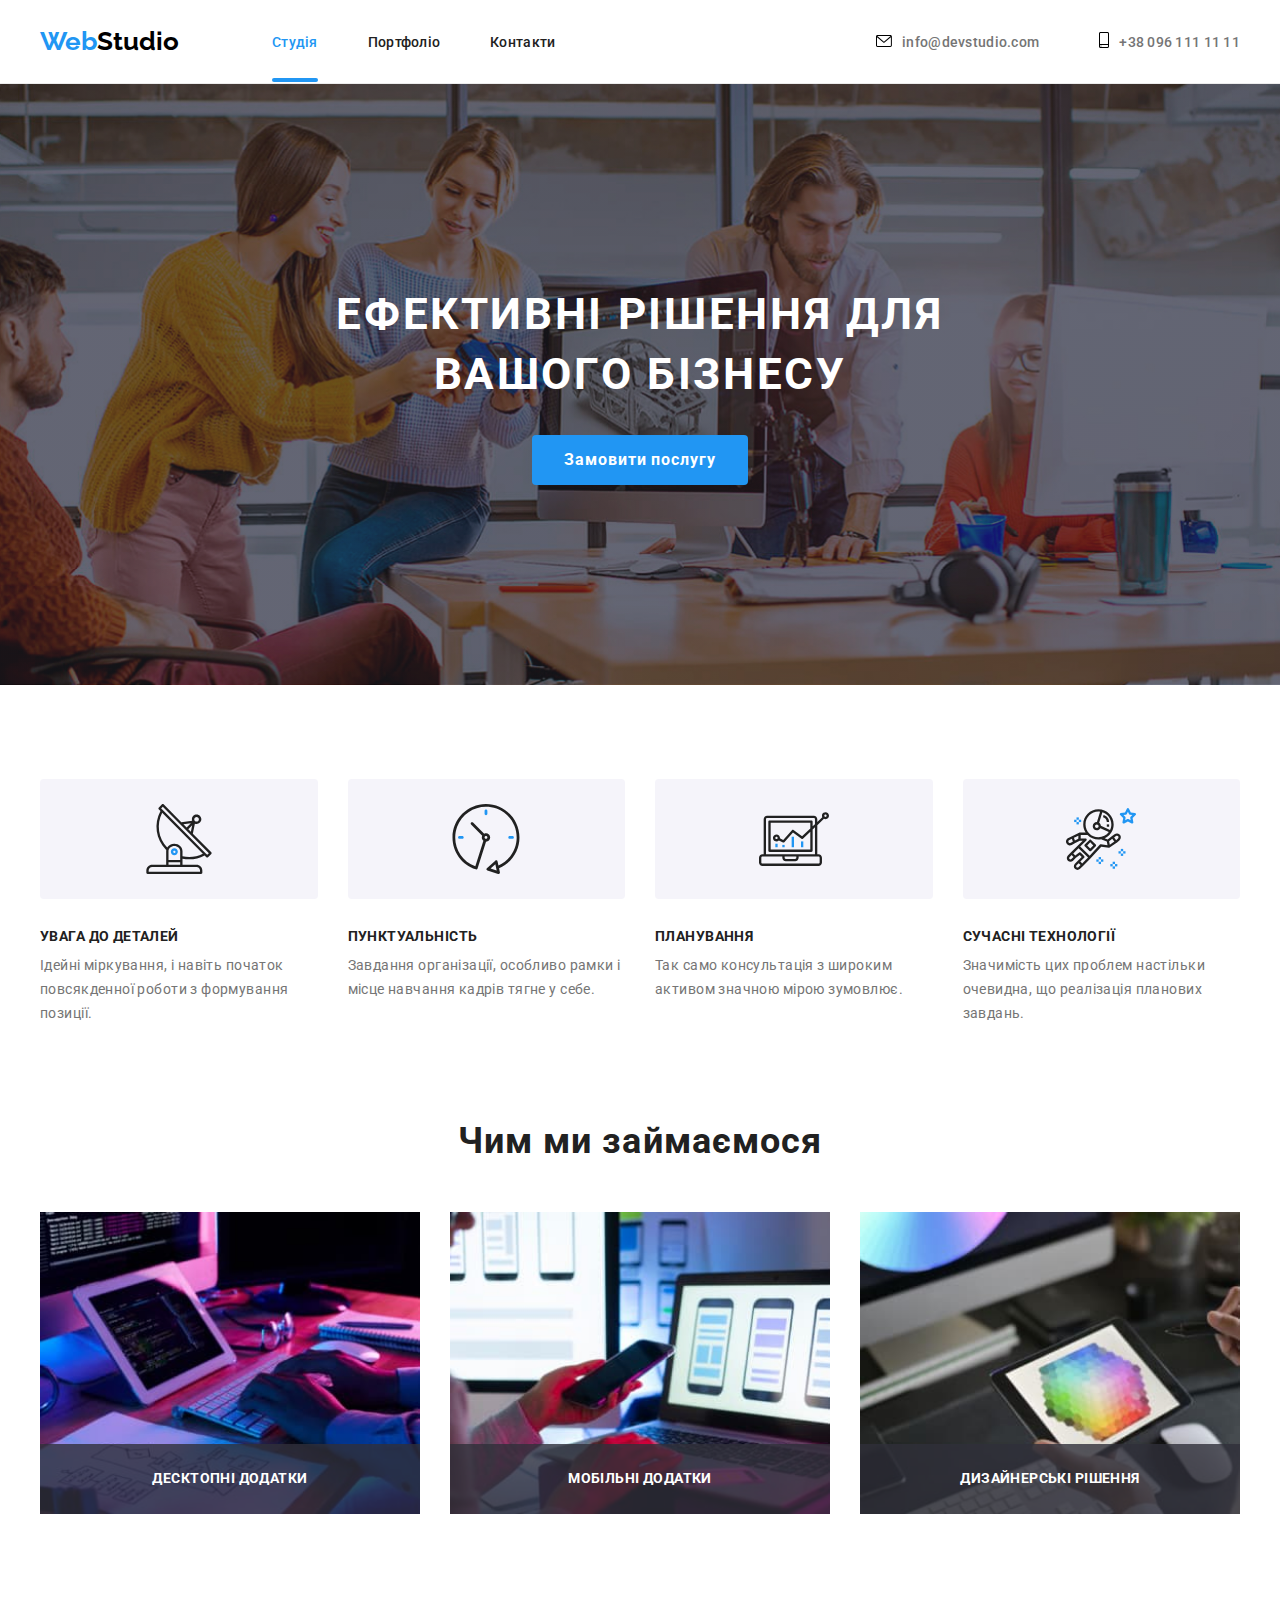
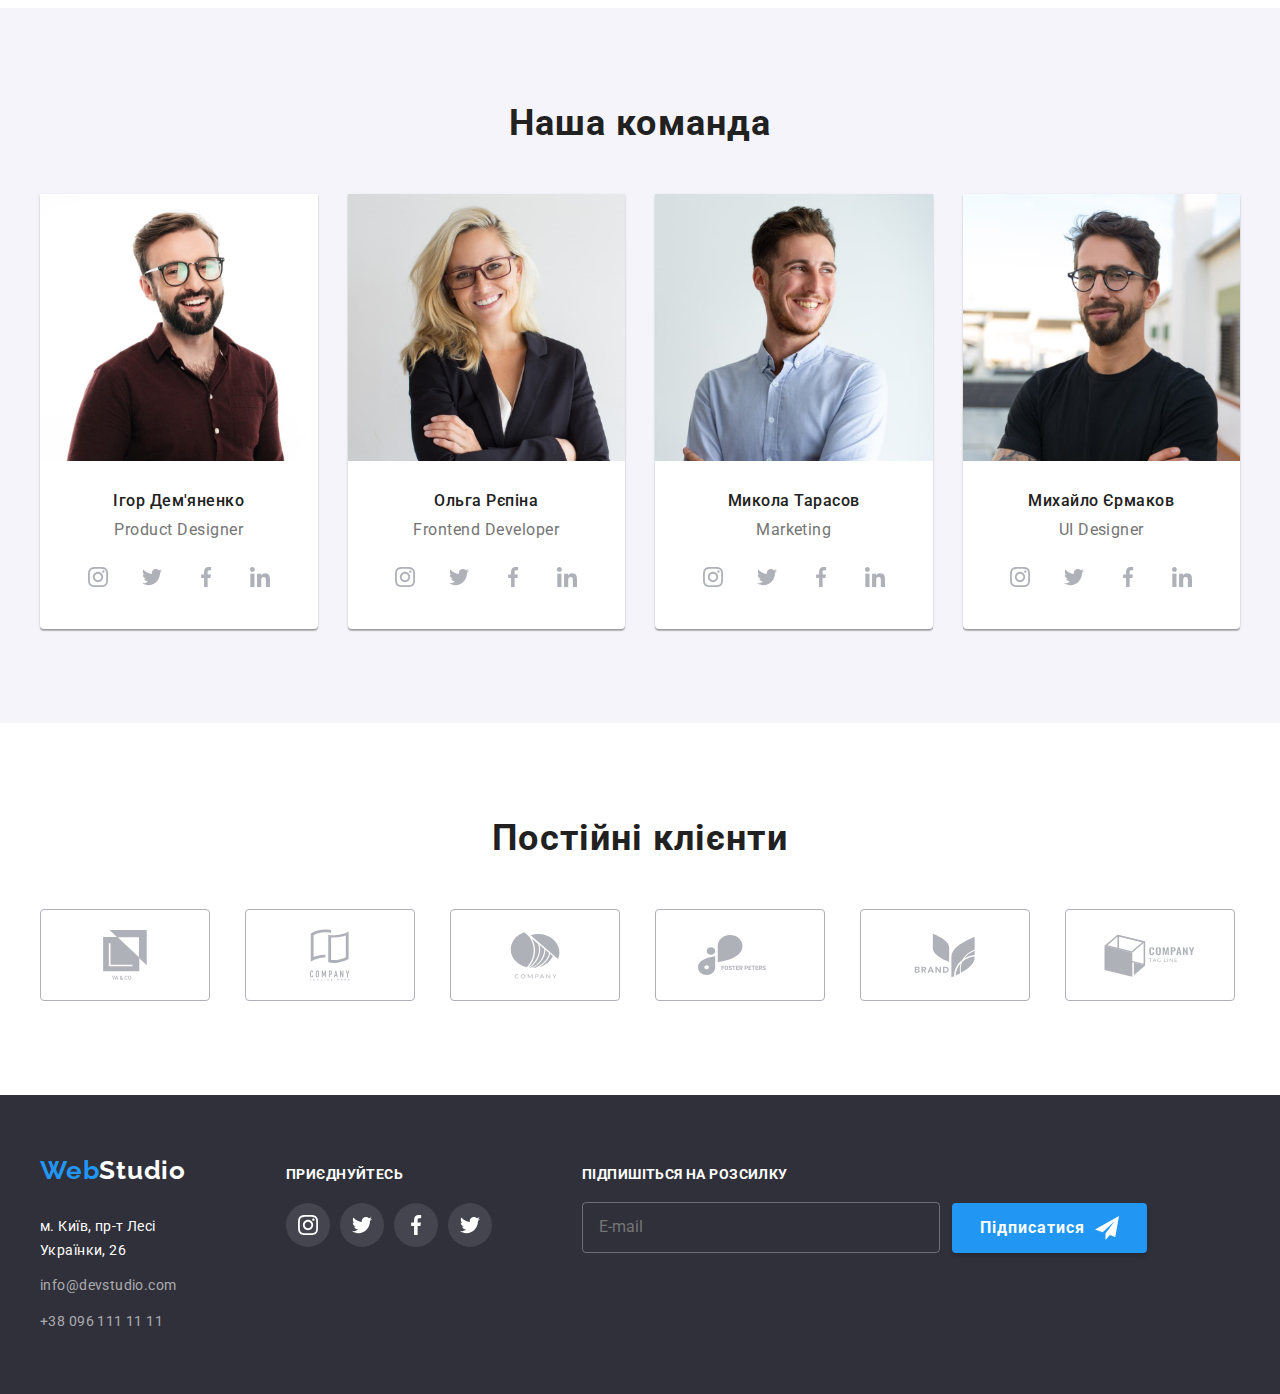
==== commit 8fb4843d: "add footer styles" ====
--- a/index.html
+++ b/index.html
@@ -190,8 +190,31 @@
           <ul class="team__list">
             <li class="team__item">
               <picture>
-                <source srcset="./images/person-1.jpg 1x, ./images/img-person1@2p.jpg 2x" media="(max-width: 468px)">
-                <img src="./images/person-1.jpg" width="270" height="260" alt="Ігор Дем'яненко">
+                <source
+                  srcset="
+                    ./images/team/person1-laptop.jpg 1x,
+                    ./images/team/person1-laptop@2p.jpg 2x
+                  "
+                  media="(min-width: 1200px)"
+                />
+                <source
+                  srcset="
+                  ./images/team/person1-tablet.jpg 1x,
+                  ./images/team/person1-tablet@2p.jpg 2x
+                  "
+                  media="(min-width: 768px)"
+                />
+                <source
+                  srcset="
+                  ./images/team/person1-mobile.jpg 1x,
+                  ./images/team/person1-mobile@2p.jpg 2x
+                  "
+                />
+                <img
+                  class="image"
+                  src="./images/team/person1-mobile.jpg"
+                  alt="дизайнер продукту"
+                />
               </picture>
               <div class="team__text">
                 <h3>Ігор Дем'яненко</h3>
--- a/css/main.min.css
+++ b/css/main.min.css
@@ -1 +1 @@
-/*! modern-normalize v1.1.0 | MIT License | https://github.com/sindresorhus/modern-normalize */*,::before,::after{-webkit-box-sizing:border-box;box-sizing:border-box}html{line-height:1.15;-webkit-text-size-adjust:100%;-moz-tab-size:4;-o-tab-size:4;tab-size:4}body{margin:0;font-family:system-ui,-apple-system,"Segoe UI",Roboto,Helvetica,Arial,sans-serif,"Apple Color Emoji","Segoe UI Emoji"}hr{height:0;color:inherit}abbr[title]{-webkit-text-decoration:underline dotted;text-decoration:underline dotted}b,strong{font-weight:bolder}code,kbd,samp,pre{font-family:ui-monospace,SFMono-Regular,Consolas,"Liberation Mono",Menlo,monospace;font-size:1em}small{font-size:80%}sub,sup{font-size:75%;line-height:0;position:relative;vertical-align:baseline}sub{bottom:-0.25em}sup{top:-0.5em}table{text-indent:0;border-color:inherit}button,input,optgroup,select,textarea{font-family:inherit;font-size:100%;line-height:1.15;margin:0}button,select{text-transform:none}button,[type=button],[type=reset],[type=submit]{-webkit-appearance:button}::-moz-focus-inner{border-style:none;padding:0}:-moz-focusring{outline:1px dotted ButtonText}:-moz-ui-invalid{box-shadow:none}legend{padding:0}progress{vertical-align:baseline}::-webkit-inner-spin-button,::-webkit-outer-spin-button{height:auto}[type=search]{-webkit-appearance:textfield;outline-offset:-2px}::-webkit-search-decoration{-webkit-appearance:none}::-webkit-file-upload-button{-webkit-appearance:button;font:inherit}summary{display:list-item}body{font-family:"Roboto",sans-serif;font-size:16px;font-weight:400;color:#757575;background-color:#fff}a{text-decoration:none;color:inherit;cursor:pointer}img{display:block;max-width:100%;height:auto}h1,h2,h3,h4,h5,h6,p,ul{margin:0;padding:0}li{list-style:none}.container{max-width:480px;padding:0 15px;margin-left:auto;margin-right:auto}@media(min-width: 768px){.container{max-width:768px;padding:0 9px}}@media(min-width: 1200px){.container{max-width:1200px;padding:0}}.section{padding:60px 0}@media(min-width: 1200px){.section{padding:94px 0}}.visually-hidden{position:absolute;white-space:nowrap;width:1px;height:1px;overflow:hidden;border:0;padding:0;clip:rect(0 0 0 0);-webkit-clip-path:inset(50%);clip-path:inset(50%);margin:-1px}.header{border-bottom:1px solid #ececec}.header__container{display:-webkit-box;display:-ms-flexbox;display:flex;-webkit-box-align:center;-ms-flex-align:center;align-items:center}.header__logo{font-family:"Raleway",sans-serif;font-weight:700;font-size:26px;line-height:1.2;color:#000}.header__logo span{color:#2196f3}.header__burger{margin-left:auto;width:24px;height:16px;padding:22px 0;position:relative;z-index:2;overflow:hidden;cursor:pointer}.header__burger span{width:24px;height:3px;position:absolute;top:50%;left:50%;-webkit-transform:translate(-50%, -50%);transform:translate(-50%, -50%);background-color:#212121;-webkit-transition:all .5s;transition:all .5s}.header__burger:hover span,.header__burger:focus span{background-color:#2196f3}.header__burger span:nth-of-type(2){top:calc(50% - 7px)}.header__burger span:nth-of-type(3){top:calc(50% + 7px)}@media(min-width: 768px){.header__burger{display:none}}.header__information{margin-left:auto;display:none}@media(min-width: 768px){.header__information{display:-webkit-box;display:-ms-flexbox;display:flex;gap:10px;-webkit-box-orient:vertical;-webkit-box-direction:normal;-ms-flex-direction:column;flex-direction:column}}@media(min-width: 1200px){.header__information{-webkit-box-align:center;-ms-flex-align:center;align-items:center;-webkit-box-orient:horizontal;-webkit-box-direction:normal;-ms-flex-direction:row;flex-direction:row}}@media(min-width: 1200px){.header__mail{margin-right:50px}}.header__mail a,.header__phone a{display:-webkit-box;display:-ms-flexbox;display:flex;-webkit-box-align:center;-ms-flex-align:center;align-items:center;font-weight:500;font-size:14px;letter-spacing:.02em;line-height:1.15;-webkit-transition:color,fill;transition:color,fill;-webkit-transition-duration:250ms;transition-duration:250ms;-webkit-transition-timing-function:cubic-bezier(0.4, 0, 0.2, 1);transition-timing-function:cubic-bezier(0.4, 0, 0.2, 1)}@media(min-width: 1200px){.header__mail a,.header__phone a{padding:32px 0}}.header__mail a:hover,.header__mail a:focus,.header__phone a:hover,.header__phone a:focus{color:#2196f3;fill:currentColor}.header__mail a span,.header__phone a span{margin-right:10px}.header__mail a span:hover,.header__mail a span:focus,.header__phone a span:hover,.header__phone a span:focus{fill:currentColor}.navigation__menu{display:none}@media(min-width: 768px){.navigation__menu{margin-left:88px;padding-left:0;display:-webkit-box;display:-ms-flexbox;display:flex;gap:50px}}@media(min-width: 1200px){.navigation__menu{margin-left:93px}}.navigation__item.current .navigation__link{color:#2196f3}.navigation__item.current .navigation__link::after{content:"";position:absolute;opacity:1;bottom:0;left:0;width:100%;height:4px;background-color:#2196f3;border-radius:2px;-webkit-transition:background-color;transition:background-color;-webkit-transition-duration:250ms;transition-duration:250ms;-webkit-transition-timing-function:cubic-bezier(0.4, 0, 0.2, 1);transition-timing-function:cubic-bezier(0.4, 0, 0.2, 1)}.navigation__link{display:block;padding:32px 0;font-weight:500;font-size:14px;line-height:1.15;letter-spacing:.02em;color:#212121;-webkit-transition:color;transition:color;-webkit-transition-duration:250ms;transition-duration:250ms;-webkit-transition-timing-function:cubic-bezier(0.4, 0, 0.2, 1);transition-timing-function:cubic-bezier(0.4, 0, 0.2, 1);position:relative}.navigation__link::after{content:"";opacity:0;position:absolute;bottom:0;left:0;width:100%;height:4px;background-color:#2196f3;border-radius:2px;-webkit-transition:opacity;transition:opacity;-webkit-transition-duration:250ms;transition-duration:250ms;-webkit-transition-timing-function:cubic-bezier(0.4, 0, 0.2, 1);transition-timing-function:cubic-bezier(0.4, 0, 0.2, 1)}.navigation__link:hover:after{opacity:1}.navigation__link:hover,.navigation__link:focus{color:#2196f3}.mobile-menu{position:fixed;top:0;left:0;display:none;width:100%;height:100%;background-color:#fff;-webkit-box-shadow:0px 4px 8px rgba(0,0,0,.04),0px 2px 4px rgba(0,0,0,.08),0px 1px 3px rgba(0,0,0,.16);box-shadow:0px 4px 8px rgba(0,0,0,.04),0px 2px 4px rgba(0,0,0,.08),0px 1px 3px rgba(0,0,0,.16);padding:48px 40px;z-index:10}.mobile-menu.is-open{display:-webkit-box;display:-ms-flexbox;display:flex;-webkit-box-orient:vertical;-webkit-box-direction:normal;-ms-flex-direction:column;flex-direction:column}.mobile-menu__button{position:absolute;right:25px;top:21px;display:-webkit-box;display:-ms-flexbox;display:flex;background-color:rgba(0,0,0,0);cursor:pointer;border:0;-webkit-transition:background-color,fill;transition:background-color,fill;-webkit-transition-duration:250ms;transition-duration:250ms;-webkit-transition-timing-function:cubic-bezier(0.4, 0, 0.2, 1);transition-timing-function:cubic-bezier(0.4, 0, 0.2, 1)}.mobile-menu__button:hover,.mobile-menu__button:focus{fill:#2196f3}.mobile-menu .information{margin-top:auto}.mobile-menu .information__list{display:-webkit-box;display:-ms-flexbox;display:flex;-webkit-box-orient:vertical;-webkit-box-direction:normal;-ms-flex-direction:column;flex-direction:column;gap:32px}.mobile-menu .information__item{font-family:"Roboto";font-style:normal;font-weight:500;font-size:24px;line-height:28px;letter-spacing:.02em;color:#757575;-webkit-transition:color;transition:color;-webkit-transition-duration:250ms;transition-duration:250ms;-webkit-transition-timing-function:cubic-bezier(0.4, 0, 0.2, 1);transition-timing-function:cubic-bezier(0.4, 0, 0.2, 1)}.mobile-menu .information__item-phone{font-size:34px;line-height:40px;color:#2196f3}.mobile-menu .information-social__list{margin-top:64px;display:-webkit-box;display:-ms-flexbox;display:flex}.mobile-menu .information-social__item{font-family:"Roboto";font-style:normal;font-weight:500;font-size:18px;line-height:22px;letter-spacing:.02em;color:#2196f3}.mobile-menu .information-social__item:not(:last-child){border-right:1px solid rgba(33,33,33,.2);margin-right:10px}.mobile-menu .information-social__link:first-child{margin-left:0}.mobile-menu .information-social__link{margin:0 10px}.mob-navigation__list{gap:32px;display:-webkit-box;display:-ms-flexbox;display:flex;-webkit-box-orient:vertical;-webkit-box-direction:normal;-ms-flex-direction:column;flex-direction:column}.mob-navigation__link{font-family:"Roboto";font-style:normal;font-weight:500;font-size:40px;line-height:47px;letter-spacing:.02em;color:#212121;-webkit-transition:color;transition:color;-webkit-transition-duration:250ms;transition-duration:250ms;-webkit-transition-timing-function:cubic-bezier(0.4, 0, 0.2, 1);transition-timing-function:cubic-bezier(0.4, 0, 0.2, 1)}.mob-navigation__link:hover,.mob-navigation__link:focus{color:#2196f3}.mob-navigation__link.current{color:#2196f3}.section.hero{padding:120px 0}@media(min-width: 1200px){.section.hero{padding:200px 0}}.hero{background-image:-webkit-gradient(linear, left top, right top, from(rgba(47, 48, 58, 0.4)), to(rgba(47, 48, 58, 0.4))),url("../images/background-image.jpg");background-image:linear-gradient(to right, rgba(47, 48, 58, 0.4), rgba(47, 48, 58, 0.4)),url("../images/background-image.jpg");background-position:center;background-repeat:no-repeat;background-size:cover;text-align:center}@media(min-device-pixel-ratio: 2),(-webkit-min-device-pixel-ratio: 2),(min-resolution: 192dpi),(min-resolution: 2dppx){.hero{background-image:-webkit-gradient(linear, left top, right top, from(rgba(47, 48, 58, 0.4)), to(rgba(47, 48, 58, 0.4))),url("../images/hero@2p.jpg");background-image:linear-gradient(to right, rgba(47, 48, 58, 0.4), rgba(47, 48, 58, 0.4)),url("../images/hero@2p.jpg")}}.hero__title{font-size:26px;line-height:42px;color:#fff;text-transform:uppercase;letter-spacing:.06em}@media(min-width: 1200px){.hero__title{line-height:1.37;font-size:44px}}.hero__button{margin-top:30px;padding:10px 32px;color:#fff;background-color:#2196f3;font-family:"Roboto",sans-serif;font-size:16px;font-weight:700;letter-spacing:.06em;line-height:1.87;cursor:pointer;border:0;border-radius:4px;-webkit-transition:background-color;transition:background-color;-webkit-transition-duration:250ms;transition-duration:250ms;-webkit-transition-timing-function:cubic-bezier(0.4, 0, 0.2, 1);transition-timing-function:cubic-bezier(0.4, 0, 0.2, 1)}.hero__button:hover,.hero__button:focus{background-color:#188ce8}.benefits.section{padding-bottom:60px}@media(min-width: 1200px){.benefits.section{padding-bottom:0}}.benefits__list{display:-webkit-box;display:-ms-flexbox;display:flex;-ms-flex-wrap:wrap;flex-wrap:wrap;margin-top:-30px}@media(min-width: 768px){.benefits__list{margin-left:-30px}}@media(min-width: 1200px){.benefits__list{margin-left:-30px;margin-top:0px}}.benefits__item{-ms-flex-preferred-size:100%;flex-basis:100%;margin-top:30px}.benefits__item::before{content:" ";display:block;height:120px;background-size:auto;background-repeat:no-repeat;background-position:center;background-color:#f5f4fa;border-radius:4px}@media(min-width: 768px){.benefits__item{-ms-flex-preferred-size:calc(50% - 30px);flex-basis:calc(50% - 30px);margin-left:30px}}@media(min-width: 1200px){.benefits__item{-ms-flex-wrap:nowrap;flex-wrap:nowrap;-ms-flex-preferred-size:calc(25% - 30px);flex-basis:calc(25% - 30px);margin-top:0}}.benefits__title{margin-top:30px;color:#212121;font-weight:700;line-height:1.14;letter-spacing:.03em;font-size:14px;text-transform:uppercase;text-align:center}@media(min-width: 768px){.benefits__title{text-align:left}}.benefits__text{margin-top:10px;line-height:1.7;font-size:14px;letter-spacing:.03em}.icon-antena::before{background-image:url("../images/antenna.svg")}.icon-clock::before{background-image:url("../images/clock.svg")}.icon-diagram::before{background-image:url("../images/diagram.svg")}.icon-astronaut::before{background-image:url("../images/astronaut.svg")}.about{display:none}@media(min-width: 1200px){.about{display:block}}.about__list{display:-webkit-box;display:-ms-flexbox;display:flex;gap:30px}.about__item{-ms-flex-preferred-size:33.3333333333%;flex-basis:33.3333333333%;position:relative}.about__text{width:100%;position:absolute;bottom:0;display:block;left:0;padding:27px 0;text-align:center;font-weight:700;font-size:14px;line-height:1.14;text-align:center;letter-spacing:.03em;text-transform:uppercase;color:#fff;background-color:rgba(47,48,58,.8)}.about__image{width:100%}.about__title{font-weight:700;font-size:36px;letter-spacing:.03em;line-height:1.17;color:#212121;text-align:center;margin-bottom:50px}.client__title{font-weight:700;font-size:28px;line-height:1.17;letter-spacing:.03em;color:#212121;text-align:center;margin-bottom:30px}@media(min-width: 1200px){.client__title{font-size:36px;margin-bottom:50px}}.client__list{display:-webkit-box;display:-ms-flexbox;display:flex;-ms-flex-wrap:wrap;flex-wrap:wrap;padding:0;margin:0;margin-left:-30px;margin-top:-30px}@media(min-width: 1200px){.client__list{margin-top:0}}.client__item{-ms-flex-preferred-size:calc(50% - 30px);flex-basis:calc(50% - 30px);margin-left:30px;margin-top:30px}@media(min-width: 768px){.client__item{-ms-flex-preferred-size:calc(33.3333333333% - 30px);flex-basis:calc(33.3333333333% - 30px)}}@media(min-width: 1200px){.client__item{-ms-flex-preferred-size:calc(16.6666666667% - 30px);flex-basis:calc(16.6666666667% - 30px);margin-top:0px}}.client__link{display:-webkit-box;display:-ms-flexbox;display:flex;-webkit-box-align:center;-ms-flex-align:center;align-items:center;-webkit-box-pack:center;-ms-flex-pack:center;justify-content:center;fill:#afb1b8;height:92px;width:100%;border:1px solid #afb1b8;border-radius:4px;-webkit-transition:background-color,fill,border;transition:background-color,fill,border;-webkit-transition-duration:250ms;transition-duration:250ms;-webkit-transition-timing-function:cubic-bezier(0.4, 0, 0.2, 1);transition-timing-function:cubic-bezier(0.4, 0, 0.2, 1)}.client__link:hover,.client__link:focus{border-color:#2196f3;fill:#2196f3}@media(min-width: 1200px){.client__link{width:170px}}.team{background-color:#f5f4fa}.team__title{font-weight:700;font-size:28px;line-height:1.17;letter-spacing:.03em;color:#212121;text-align:center;margin-bottom:30px}@media(min-width: 1200px){.team__title{font-size:36px;line-height:1.17;margin-bottom:50px}}.team__list{display:-webkit-box;display:-ms-flexbox;display:flex;-ms-flex-wrap:wrap;flex-wrap:wrap;margin-top:-30px}@media(min-width: 768px){.team__list{margin-left:-30px}}@media(min-width: 1200px){.team__list{-ms-flex-wrap:nowrap;flex-wrap:nowrap;margin-top:0}}.team__item{-ms-flex-preferred-size:100%;flex-basis:100%;margin-top:30px;flex-basis:100%;-webkit-box-shadow:0px 1px 3px rgba(0,0,0,.12),0px 1px 1px rgba(0,0,0,.14),0px 2px 1px rgba(0,0,0,.2);box-shadow:0px 1px 3px rgba(0,0,0,.12),0px 1px 1px rgba(0,0,0,.14),0px 2px 1px rgba(0,0,0,.2);border-radius:0px 0px 4px 4px;background-color:#fff}@media(min-width: 768px){.team__item{-ms-flex-preferred-size:calc(50% - 30px);flex-basis:calc(50% - 30px);margin-top:30px;margin-left:30px}}@media(min-width: 1200px){.team__item{-ms-flex-preferred-size:calc(33.3333333333% - 30px);flex-basis:calc(33.3333333333% - 30px);margin-top:0px}}.team__item img{width:100%}.team__item h3{font-weight:500;font-size:16px;letter-spacing:.03em;line-height:1.19;color:#212121}.team__item p{line-height:1.19;letter-spacing:.03em;margin-top:10px}.team__text{padding:30px 0;text-align:center}.social{display:-webkit-box;display:-ms-flexbox;display:flex;-webkit-box-pack:center;-ms-flex-pack:center;justify-content:center;-webkit-box-align:center;-ms-flex-align:center;align-items:center;gap:10px;margin-top:16px}.social__link a{fill:#afb1b8;display:-webkit-box;display:-ms-flexbox;display:flex;-webkit-box-align:center;-ms-flex-align:center;align-items:center;align-items:center;-webkit-box-pack:center;-ms-flex-pack:center;justify-content:center;width:44px;height:44px;border-radius:50%;-webkit-transition:background-color,fill,border-radius;transition:background-color,fill,border-radius;-webkit-transition-duration:250ms;transition-duration:250ms;-webkit-transition-timing-function:cubic-bezier(0.4, 0, 0.2, 1);transition-timing-function:cubic-bezier(0.4, 0, 0.2, 1)}.social__link a:hover,.social__link a:focus{background-color:#188ce8;border-radius:50%;fill:#fff}.portfolio__tabs{display:-webkit-box;display:-ms-flexbox;display:flex;-webkit-box-pack:center;-ms-flex-pack:center;justify-content:center;margin-bottom:50px;gap:8px}.portfolio__button button{font-family:"Roboto",sans-serif;font-weight:500;font-size:16px;letter-spacing:.03em;line-height:1.62;color:#212121;background-color:#f5f4fa;cursor:pointer;padding:6px 22px;border-radius:4px;border:0;-webkit-transition:background-color,color,border-radius,-webkit-box-shadow;transition:background-color,color,border-radius,-webkit-box-shadow;transition:background-color,color,border-radius,box-shadow;transition:background-color,color,border-radius,box-shadow,-webkit-box-shadow;-webkit-transition-duration:250ms;transition-duration:250ms;-webkit-transition-timing-function:cubic-bezier(0.4, 0, 0.2, 1);transition-timing-function:cubic-bezier(0.4, 0, 0.2, 1)}.portfolio__button button:hover,.portfolio__button button:focus{background-color:#2196f3;color:#fff;-webkit-box-shadow:0px 3px 1px rgba(0,0,0,.1),0px 1px 2px rgba(0,0,0,.08),0px 2px 2px rgba(0,0,0,.12);box-shadow:0px 3px 1px rgba(0,0,0,.1),0px 1px 2px rgba(0,0,0,.08),0px 2px 2px rgba(0,0,0,.12);border-radius:4px}.portfolio__list{display:-webkit-box;display:-ms-flexbox;display:flex;-ms-flex-wrap:wrap;flex-wrap:wrap;padding:0;margin:0;margin-left:-30px;margin-top:-30px}.portfolio__item{-ms-flex-preferred-size:calc(33.3333333333% - 30px);flex-basis:calc(33.3333333333% - 30px);margin-left:30px;margin-top:30px}.portfolio__item img{width:100%}.portfolio__image-box{position:relative;overflow:hidden}.portfolio__image-text{position:absolute;top:0;left:0;width:100%;height:100%;font-size:18px;line-height:1.5;letter-spacing:.03em;color:#fff;background-color:rgba(33,150,243,.9);padding:63px 24px;-webkit-transform:translateY(100%);transform:translateY(100%);-webkit-transition:-webkit-transform 250ms;transition:-webkit-transform 250ms;transition:transform 250ms;transition:transform 250ms, -webkit-transform 250ms}.portfolio__link{-webkit-transition:-webkit-box-shadow;transition:-webkit-box-shadow;transition:box-shadow;transition:box-shadow, -webkit-box-shadow;-webkit-transition-duration:250ms;transition-duration:250ms;-webkit-transition-timing-function:cubic-bezier(0.4, 0, 0.2, 1);transition-timing-function:cubic-bezier(0.4, 0, 0.2, 1)}.portfolio__link:hover,.portfolio__link:focus{display:block;-webkit-box-shadow:0px 1px 1px rgba(0,0,0,.12),0px 4px 4px rgba(0,0,0,.06),1px 4px 6px rgba(0,0,0,.16);box-shadow:0px 1px 1px rgba(0,0,0,.12),0px 4px 4px rgba(0,0,0,.06),1px 4px 6px rgba(0,0,0,.16)}.portfolio__link:hover .portfolio__image-text{-webkit-transform:translateY(0%);transform:translateY(0%)}.portfolio__text{border:1px solid #eee;border-top:0;padding:20px 0;padding-left:24px}.portfolio__text h3{font-weight:700;font-size:18px;letter-spacing:.06em;line-height:2;color:#212121}.portfolio__text p{line-height:1.87;letter-spacing:.03em}.footer{background-color:#2f303a;padding:60px 0}.footer__container{display:-webkit-box;display:-ms-flexbox;display:flex;-webkit-box-align:baseline;-ms-flex-align:baseline;align-items:baseline}.footer__logo{font-family:"Raleway",sans-serif;font-weight:700;font-size:26px;line-height:1.2;color:#fff}.footer__logo span{color:#2196f3}.footer__contacts{margin-top:20px;font-style:normal}.footer__contacts li:not(:first-child){margin-top:9px}.footer__address a{font-size:14px;line-height:1.71;letter-spacing:.03em;color:#fff}.footer__mail a,.footer__phone a{font-size:14px;letter-spacing:.03em;color:rgba(255,255,255,.6);line-height:1.71;-webkit-transition:color;transition:color;-webkit-transition-duration:250ms;transition-duration:250ms;-webkit-transition-timing-function:cubic-bezier(0.4, 0, 0.2, 1);transition-timing-function:cubic-bezier(0.4, 0, 0.2, 1)}.footer__mail a:hover,.footer__mail a:focus,.footer__phone a:hover,.footer__phone a:focus{color:#2196f3}.footer__social-block{margin-left:100px}.footer__social-title{font-weight:700;font-size:14px;line-height:1.14;letter-spacing:.03em;text-transform:uppercase;color:#fff}.footer__social-list{display:-webkit-box;display:-ms-flexbox;display:flex;-webkit-box-pack:center;-ms-flex-pack:center;justify-content:center;-webkit-box-align:center;-ms-flex-align:center;align-items:center;gap:10px;margin-top:20px}.footer__social-link{background:rgba(255,255,255,.1);border-radius:50%;padding:12px;fill:#fff;display:-webkit-box;display:-ms-flexbox;display:flex;-webkit-box-align:center;-ms-flex-align:center;align-items:center;align-items:center;-webkit-box-pack:center;-ms-flex-pack:center;justify-content:center;width:44px;height:44px;-webkit-transition:background-color,fill,border-radius;transition:background-color,fill,border-radius;-webkit-transition-duration:250ms;transition-duration:250ms;-webkit-transition-timing-function:cubic-bezier(0.4, 0, 0.2, 1);transition-timing-function:cubic-bezier(0.4, 0, 0.2, 1)}.footer__social-link:hover,.footer__social-link:focus{background-color:#2196f3}.footer__email-block{margin-left:90px}.footer__email-title{font-weight:700;font-size:14px;line-height:16px;letter-spacing:.03em;text-transform:uppercase;color:#fff;margin-bottom:20px}.footer__contact-form{display:-webkit-inline-box;display:-ms-inline-flexbox;display:inline-flex}.footer__input-email{width:358px;background:rgba(0,0,0,0);border:1px solid rgba(255,255,255,.3);border-radius:4px;outline:none;cursor:pointer;color:#fff;padding:15px 0 15px 16px;-webkit-transition:border-color;transition:border-color;-webkit-transition-duration:250ms;transition-duration:250ms;-webkit-transition-timing-function:cubic-bezier(0.4, 0, 0.2, 1);transition-timing-function:cubic-bezier(0.4, 0, 0.2, 1)}.footer__input-email:focus{border:1px solid #2196f3}.footer__input-email:disabled{border-color:rgba(33,33,33,.2)}.footer__form-button{padding:10px 28px;margin-left:12px;background-color:#2196f3;-webkit-box-shadow:0px 4px 4px rgba(0,0,0,.15);box-shadow:0px 4px 4px rgba(0,0,0,.15);border-radius:4px;font-family:"Roboto";font-weight:700;font-size:16px;line-height:30px;display:-webkit-inline-box;display:-ms-inline-flexbox;display:inline-flex;-webkit-box-align:center;-ms-flex-align:center;align-items:center;text-align:center;color:#fff;letter-spacing:.06em;border:0;-webkit-transition:background-color;transition:background-color;-webkit-transition-duration:250ms;transition-duration:250ms;-webkit-transition-timing-function:cubic-bezier(0.4, 0, 0.2, 1);transition-timing-function:cubic-bezier(0.4, 0, 0.2, 1);cursor:pointer}.footer__form-button svg{margin-left:10px;fill:#fff}.footer__form-button:hover,.footer__form-button:focus{background-color:#188ce8}.backdrop{position:fixed;top:0;left:0;width:100%;height:100%;z-index:1;background-color:rgba(0,0,0,.2);-webkit-transition:all;transition:all;-webkit-transition-duration:250ms;transition-duration:250ms;-webkit-transition-timing-function:cubic-bezier(0.4, 0, 0.2, 1);transition-timing-function:cubic-bezier(0.4, 0, 0.2, 1)}.is-hidden{opacity:0;visibility:hidden;pointer-events:none}.modal{position:absolute;left:50%;top:50%;-webkit-transform:translate(-50%, -50%);transform:translate(-50%, -50%);width:528px;height:581px;padding:40px;padding-bottom:0px;background-color:#fff;-webkit-transition:all;transition:all;-webkit-transition-duration:250ms;transition-duration:250ms;-webkit-transition-timing-function:cubic-bezier(0.4, 0, 0.2, 1);transition-timing-function:cubic-bezier(0.4, 0, 0.2, 1)}.modal__button{position:absolute;right:8px;top:8px;display:-webkit-box;display:-ms-flexbox;display:flex;padding:9px;background-color:rgba(0,0,0,0);border:1px solid silver;border-radius:47px;cursor:pointer;-webkit-transition:background-color;transition:background-color;-webkit-transition-duration:250ms;transition-duration:250ms;-webkit-transition-timing-function:cubic-bezier(0.4, 0, 0.2, 1);transition-timing-function:cubic-bezier(0.4, 0, 0.2, 1)}.modal__button:hover,.modal__button:focus{fill:#2196f3}.modal__title{font-weight:700;font-size:20px;line-height:1.15;text-align:center;letter-spacing:.03em;color:#212121;margin-bottom:2px}.modal__form-label{display:block;font-weight:400;font-size:12px;line-height:1.16;letter-spacing:.01em;color:#757575;margin-bottom:4px;margin-top:10px}.modal__input-wrapper{position:relative}.modal__input{width:100%;padding:12px 12px 12px 40px;border:1px solid rgba(33,33,33,.2);border-radius:4px;outline:none;cursor:pointer;-webkit-transition:border-color,fill;transition:border-color,fill;-webkit-transition-duration:250ms;transition-duration:250ms;-webkit-transition-timing-function:cubic-bezier(0.4, 0, 0.2, 1);transition-timing-function:cubic-bezier(0.4, 0, 0.2, 1)}.modal__input:focus{border:1px solid #2196f3}.modal__input:disabled{border-color:rgba(33,33,33,.2)}.modal__input-icon{position:absolute;top:50%;left:15px;-webkit-transform:translateY(-50%);transform:translateY(-50%);cursor:pointer}.modal__input:disabled+.modal__input-icon{fill:#d3d3d3}.modal__input:focus+.modal__input-icon{fill:#2196f3}.modal__form-textarea{margin-bottom:20px}.modal__textarea{width:100%;height:120px;padding:12px 16px;border:1px solid rgba(33,33,33,.2);border-radius:4px;resize:none;outline:none;font-weight:400;font-size:12px;line-height:1.16;letter-spacing:.01em;color:rgba(117,117,117,.5);-webkit-transition:border-color;transition:border-color;-webkit-transition-duration:250ms;transition-duration:250ms;-webkit-transition-timing-function:cubic-bezier(0.4, 0, 0.2, 1);transition-timing-function:cubic-bezier(0.4, 0, 0.2, 1)}.modal__textarea:focus{border-color:#2196f3}.modal__form-checkbox{margin-bottom:30px}.modal__checkbox{-webkit-appearance:none;-moz-appearance:none;appearance:none}.modal__checkbox-label{position:relative;padding-left:7px;font-weight:400;font-size:14px;line-height:24px;letter-spacing:.03em;color:#757575;cursor:pointer}.modal__checkbox-link{color:#2196f3;text-decoration:underline}.modal__checkbox:checked+.modal__icon{border-color:rgba(0,0,0,0);background-color:#188ce8;background-image:url("../images/checkbox.svg");background-size:contain;background-origin:content-box;background-position:center;background-repeat:no-repeat}.modal__icon{display:inline-block;width:16px;height:15px;margin-left:10px;border:2px solid #212121;border-radius:4px}.modal__form-checkbox{display:-webkit-inline-box;display:-ms-inline-flexbox;display:inline-flex;-webkit-box-align:center;-ms-flex-align:center;align-items:center}.modal__form-button{margin:0 auto;display:block;margin:0 auto;padding:10px 52px;background-color:#2196f3;font-family:"Roboto";font-style:normal;font-weight:700;font-size:16px;line-height:30px;display:-webkit-box;display:-ms-flexbox;display:flex;-webkit-box-align:center;-ms-flex-align:center;align-items:center;text-align:center;letter-spacing:.06em;color:#fff;border:0;border-radius:4px;-webkit-transition:-webkit-box-shadow;transition:-webkit-box-shadow;transition:box-shadow;transition:box-shadow, -webkit-box-shadow;-webkit-transition-duration:250ms;transition-duration:250ms;-webkit-transition-timing-function:cubic-bezier(0.4, 0, 0.2, 1);transition-timing-function:cubic-bezier(0.4, 0, 0.2, 1);cursor:pointer}.modal__form-button:hover,.modal__form-button:focus{-webkit-box-shadow:0px 4px 4px rgba(0,0,0,.15);box-shadow:0px 4px 4px rgba(0,0,0,.15)}/*# sourceMappingURL=main.min.css.map */+/*! modern-normalize v1.1.0 | MIT License | https://github.com/sindresorhus/modern-normalize */*,::before,::after{-webkit-box-sizing:border-box;box-sizing:border-box}html{line-height:1.15;-webkit-text-size-adjust:100%;-moz-tab-size:4;-o-tab-size:4;tab-size:4}body{margin:0;font-family:system-ui,-apple-system,"Segoe UI",Roboto,Helvetica,Arial,sans-serif,"Apple Color Emoji","Segoe UI Emoji"}hr{height:0;color:inherit}abbr[title]{-webkit-text-decoration:underline dotted;text-decoration:underline dotted}b,strong{font-weight:bolder}code,kbd,samp,pre{font-family:ui-monospace,SFMono-Regular,Consolas,"Liberation Mono",Menlo,monospace;font-size:1em}small{font-size:80%}sub,sup{font-size:75%;line-height:0;position:relative;vertical-align:baseline}sub{bottom:-0.25em}sup{top:-0.5em}table{text-indent:0;border-color:inherit}button,input,optgroup,select,textarea{font-family:inherit;font-size:100%;line-height:1.15;margin:0}button,select{text-transform:none}button,[type=button],[type=reset],[type=submit]{-webkit-appearance:button}::-moz-focus-inner{border-style:none;padding:0}:-moz-focusring{outline:1px dotted ButtonText}:-moz-ui-invalid{box-shadow:none}legend{padding:0}progress{vertical-align:baseline}::-webkit-inner-spin-button,::-webkit-outer-spin-button{height:auto}[type=search]{-webkit-appearance:textfield;outline-offset:-2px}::-webkit-search-decoration{-webkit-appearance:none}::-webkit-file-upload-button{-webkit-appearance:button;font:inherit}summary{display:list-item}body{font-family:"Roboto",sans-serif;font-size:16px;font-weight:400;color:#757575;background-color:#fff}a{text-decoration:none;color:inherit;cursor:pointer}img{display:block;max-width:100%;height:auto}h1,h2,h3,h4,h5,h6,p,ul{margin:0;padding:0}li{list-style:none}.container{max-width:480px;padding:0 15px;margin-left:auto;margin-right:auto}@media(min-width: 768px){.container{max-width:768px;padding:0 9px}}@media(min-width: 1200px){.container{max-width:1200px;padding:0}}.section{padding:60px 0}@media(min-width: 1200px){.section{padding:94px 0}}.visually-hidden{position:absolute;white-space:nowrap;width:1px;height:1px;overflow:hidden;border:0;padding:0;clip:rect(0 0 0 0);-webkit-clip-path:inset(50%);clip-path:inset(50%);margin:-1px}.header{border-bottom:1px solid #ececec}.header__container{display:-webkit-box;display:-ms-flexbox;display:flex;-webkit-box-align:center;-ms-flex-align:center;align-items:center}.header__logo{font-family:"Raleway",sans-serif;font-weight:700;font-size:26px;line-height:1.2;color:#000}.header__logo span{color:#2196f3}.header__burger{margin-left:auto;width:24px;height:16px;padding:22px 0;position:relative;z-index:2;overflow:hidden;cursor:pointer}.header__burger span{width:24px;height:3px;position:absolute;top:50%;left:50%;-webkit-transform:translate(-50%, -50%);transform:translate(-50%, -50%);background-color:#212121;-webkit-transition:all .5s;transition:all .5s}.header__burger:hover span,.header__burger:focus span{background-color:#2196f3}.header__burger span:nth-of-type(2){top:calc(50% - 7px)}.header__burger span:nth-of-type(3){top:calc(50% + 7px)}@media(min-width: 768px){.header__burger{display:none}}.header__information{margin-left:auto;display:none}@media(min-width: 768px){.header__information{display:-webkit-box;display:-ms-flexbox;display:flex;gap:10px;-webkit-box-orient:vertical;-webkit-box-direction:normal;-ms-flex-direction:column;flex-direction:column}}@media(min-width: 1200px){.header__information{-webkit-box-align:center;-ms-flex-align:center;align-items:center;-webkit-box-orient:horizontal;-webkit-box-direction:normal;-ms-flex-direction:row;flex-direction:row}}@media(min-width: 1200px){.header__mail{margin-right:50px}}.header__mail a,.header__phone a{display:-webkit-box;display:-ms-flexbox;display:flex;-webkit-box-align:center;-ms-flex-align:center;align-items:center;font-weight:500;font-size:14px;letter-spacing:.02em;line-height:1.15;-webkit-transition:color,fill;transition:color,fill;-webkit-transition-duration:250ms;transition-duration:250ms;-webkit-transition-timing-function:cubic-bezier(0.4, 0, 0.2, 1);transition-timing-function:cubic-bezier(0.4, 0, 0.2, 1)}@media(min-width: 1200px){.header__mail a,.header__phone a{padding:32px 0}}.header__mail a:hover,.header__mail a:focus,.header__phone a:hover,.header__phone a:focus{color:#2196f3;fill:currentColor}.header__mail a span,.header__phone a span{margin-right:10px}.header__mail a span:hover,.header__mail a span:focus,.header__phone a span:hover,.header__phone a span:focus{fill:currentColor}.navigation__menu{display:none}@media(min-width: 768px){.navigation__menu{margin-left:88px;padding-left:0;display:-webkit-box;display:-ms-flexbox;display:flex;gap:50px}}@media(min-width: 1200px){.navigation__menu{margin-left:93px}}.navigation__item.current .navigation__link{color:#2196f3}.navigation__item.current .navigation__link::after{content:"";position:absolute;opacity:1;bottom:0;left:0;width:100%;height:4px;background-color:#2196f3;border-radius:2px;-webkit-transition:background-color;transition:background-color;-webkit-transition-duration:250ms;transition-duration:250ms;-webkit-transition-timing-function:cubic-bezier(0.4, 0, 0.2, 1);transition-timing-function:cubic-bezier(0.4, 0, 0.2, 1)}.navigation__link{display:block;padding:32px 0;font-weight:500;font-size:14px;line-height:1.15;letter-spacing:.02em;color:#212121;-webkit-transition:color;transition:color;-webkit-transition-duration:250ms;transition-duration:250ms;-webkit-transition-timing-function:cubic-bezier(0.4, 0, 0.2, 1);transition-timing-function:cubic-bezier(0.4, 0, 0.2, 1);position:relative}.navigation__link::after{content:"";opacity:0;position:absolute;bottom:0;left:0;width:100%;height:4px;background-color:#2196f3;border-radius:2px;-webkit-transition:opacity;transition:opacity;-webkit-transition-duration:250ms;transition-duration:250ms;-webkit-transition-timing-function:cubic-bezier(0.4, 0, 0.2, 1);transition-timing-function:cubic-bezier(0.4, 0, 0.2, 1)}.navigation__link:hover:after{opacity:1}.navigation__link:hover,.navigation__link:focus{color:#2196f3}.mobile-menu{position:fixed;top:0;left:0;display:none;width:100%;height:100%;background-color:#fff;-webkit-box-shadow:0px 4px 8px rgba(0,0,0,.04),0px 2px 4px rgba(0,0,0,.08),0px 1px 3px rgba(0,0,0,.16);box-shadow:0px 4px 8px rgba(0,0,0,.04),0px 2px 4px rgba(0,0,0,.08),0px 1px 3px rgba(0,0,0,.16);padding:48px 40px;z-index:10}.mobile-menu.is-open{display:-webkit-box;display:-ms-flexbox;display:flex;-webkit-box-orient:vertical;-webkit-box-direction:normal;-ms-flex-direction:column;flex-direction:column}.mobile-menu__button{position:absolute;right:25px;top:21px;display:-webkit-box;display:-ms-flexbox;display:flex;background-color:rgba(0,0,0,0);cursor:pointer;border:0;-webkit-transition:background-color,fill;transition:background-color,fill;-webkit-transition-duration:250ms;transition-duration:250ms;-webkit-transition-timing-function:cubic-bezier(0.4, 0, 0.2, 1);transition-timing-function:cubic-bezier(0.4, 0, 0.2, 1)}.mobile-menu__button:hover,.mobile-menu__button:focus{fill:#2196f3}.mobile-menu .information{margin-top:auto}.mobile-menu .information__list{display:-webkit-box;display:-ms-flexbox;display:flex;-webkit-box-orient:vertical;-webkit-box-direction:normal;-ms-flex-direction:column;flex-direction:column;gap:32px}.mobile-menu .information__item{font-family:"Roboto";font-style:normal;font-weight:500;font-size:24px;line-height:28px;letter-spacing:.02em;color:#757575;-webkit-transition:color;transition:color;-webkit-transition-duration:250ms;transition-duration:250ms;-webkit-transition-timing-function:cubic-bezier(0.4, 0, 0.2, 1);transition-timing-function:cubic-bezier(0.4, 0, 0.2, 1)}.mobile-menu .information__item-phone{font-size:34px;line-height:40px;color:#2196f3}.mobile-menu .information-social__list{margin-top:64px;display:-webkit-box;display:-ms-flexbox;display:flex}.mobile-menu .information-social__item{font-family:"Roboto";font-style:normal;font-weight:500;font-size:18px;line-height:22px;letter-spacing:.02em;color:#2196f3}.mobile-menu .information-social__item:not(:last-child){border-right:1px solid rgba(33,33,33,.2);margin-right:10px}.mobile-menu .information-social__link:first-child{margin-left:0}.mobile-menu .information-social__link{margin:0 10px}.mob-navigation__list{gap:32px;display:-webkit-box;display:-ms-flexbox;display:flex;-webkit-box-orient:vertical;-webkit-box-direction:normal;-ms-flex-direction:column;flex-direction:column}.mob-navigation__link{font-family:"Roboto";font-style:normal;font-weight:500;font-size:40px;line-height:47px;letter-spacing:.02em;color:#212121;-webkit-transition:color;transition:color;-webkit-transition-duration:250ms;transition-duration:250ms;-webkit-transition-timing-function:cubic-bezier(0.4, 0, 0.2, 1);transition-timing-function:cubic-bezier(0.4, 0, 0.2, 1)}.mob-navigation__link:hover,.mob-navigation__link:focus{color:#2196f3}.mob-navigation__link.current{color:#2196f3}.section.hero{padding:120px 0}@media(min-width: 1200px){.section.hero{padding:200px 0}}.hero{background-image:-webkit-gradient(linear, left top, right top, from(rgba(47, 48, 58, 0.4)), to(rgba(47, 48, 58, 0.4))),url("../images/background-image.jpg");background-image:linear-gradient(to right, rgba(47, 48, 58, 0.4), rgba(47, 48, 58, 0.4)),url("../images/background-image.jpg");background-position:center;background-repeat:no-repeat;background-size:cover;text-align:center}@media(min-device-pixel-ratio: 2),(-webkit-min-device-pixel-ratio: 2),(min-resolution: 192dpi),(min-resolution: 2dppx){.hero{background-image:-webkit-gradient(linear, left top, right top, from(rgba(47, 48, 58, 0.4)), to(rgba(47, 48, 58, 0.4))),url("../images/hero@2p.jpg");background-image:linear-gradient(to right, rgba(47, 48, 58, 0.4), rgba(47, 48, 58, 0.4)),url("../images/hero@2p.jpg")}}.hero__title{font-size:26px;line-height:42px;color:#fff;text-transform:uppercase;letter-spacing:.06em}@media(min-width: 1200px){.hero__title{line-height:1.37;font-size:44px}}.hero__button{margin-top:30px;padding:10px 32px;color:#fff;background-color:#2196f3;font-family:"Roboto",sans-serif;font-size:16px;font-weight:700;letter-spacing:.06em;line-height:1.87;cursor:pointer;border:0;border-radius:4px;-webkit-transition:background-color;transition:background-color;-webkit-transition-duration:250ms;transition-duration:250ms;-webkit-transition-timing-function:cubic-bezier(0.4, 0, 0.2, 1);transition-timing-function:cubic-bezier(0.4, 0, 0.2, 1)}.hero__button:hover,.hero__button:focus{background-color:#188ce8}.benefits.section{padding-bottom:60px}@media(min-width: 1200px){.benefits.section{padding-bottom:0}}.benefits__list{display:-webkit-box;display:-ms-flexbox;display:flex;-ms-flex-wrap:wrap;flex-wrap:wrap;margin-top:-30px}@media(min-width: 768px){.benefits__list{margin-left:-30px}}@media(min-width: 1200px){.benefits__list{margin-left:-30px;margin-top:0px}}.benefits__item{-ms-flex-preferred-size:100%;flex-basis:100%;margin-top:30px}.benefits__item::before{content:" ";display:block;height:120px;background-size:auto;background-repeat:no-repeat;background-position:center;background-color:#f5f4fa;border-radius:4px}@media(min-width: 768px){.benefits__item{-ms-flex-preferred-size:calc(50% - 30px);flex-basis:calc(50% - 30px);margin-left:30px}}@media(min-width: 1200px){.benefits__item{-ms-flex-wrap:nowrap;flex-wrap:nowrap;-ms-flex-preferred-size:calc(25% - 30px);flex-basis:calc(25% - 30px);margin-top:0}}.benefits__title{margin-top:30px;color:#212121;font-weight:700;line-height:1.14;letter-spacing:.03em;font-size:14px;text-transform:uppercase;text-align:center}@media(min-width: 768px){.benefits__title{text-align:left}}.benefits__text{margin-top:10px;line-height:1.7;font-size:14px;letter-spacing:.03em}.icon-antena::before{background-image:url("../images/antenna.svg")}.icon-clock::before{background-image:url("../images/clock.svg")}.icon-diagram::before{background-image:url("../images/diagram.svg")}.icon-astronaut::before{background-image:url("../images/astronaut.svg")}.about{display:none}@media(min-width: 1200px){.about{display:block}}.about__list{display:-webkit-box;display:-ms-flexbox;display:flex;gap:30px}.about__item{-ms-flex-preferred-size:33.3333333333%;flex-basis:33.3333333333%;position:relative}.about__text{width:100%;position:absolute;bottom:0;display:block;left:0;padding:27px 0;text-align:center;font-weight:700;font-size:14px;line-height:1.14;text-align:center;letter-spacing:.03em;text-transform:uppercase;color:#fff;background-color:rgba(47,48,58,.8)}.about__image{width:100%}.about__title{font-weight:700;font-size:36px;letter-spacing:.03em;line-height:1.17;color:#212121;text-align:center;margin-bottom:50px}.client__title{font-weight:700;font-size:28px;line-height:1.17;letter-spacing:.03em;color:#212121;text-align:center;margin-bottom:30px}@media(min-width: 1200px){.client__title{font-size:36px;margin-bottom:50px}}.client__list{display:-webkit-box;display:-ms-flexbox;display:flex;-ms-flex-wrap:wrap;flex-wrap:wrap;padding:0;margin:0;margin-left:-30px;margin-top:-30px}@media(min-width: 1200px){.client__list{margin-top:0}}.client__item{-ms-flex-preferred-size:calc(50% - 30px);flex-basis:calc(50% - 30px);margin-left:30px;margin-top:30px}@media(min-width: 768px){.client__item{-ms-flex-preferred-size:calc(33.3333333333% - 30px);flex-basis:calc(33.3333333333% - 30px)}}@media(min-width: 1200px){.client__item{-ms-flex-preferred-size:calc(16.6666666667% - 30px);flex-basis:calc(16.6666666667% - 30px);margin-top:0px}}.client__link{display:-webkit-box;display:-ms-flexbox;display:flex;-webkit-box-align:center;-ms-flex-align:center;align-items:center;-webkit-box-pack:center;-ms-flex-pack:center;justify-content:center;fill:#afb1b8;height:92px;width:100%;border:1px solid #afb1b8;border-radius:4px;-webkit-transition:background-color,fill,border;transition:background-color,fill,border;-webkit-transition-duration:250ms;transition-duration:250ms;-webkit-transition-timing-function:cubic-bezier(0.4, 0, 0.2, 1);transition-timing-function:cubic-bezier(0.4, 0, 0.2, 1)}.client__link:hover,.client__link:focus{border-color:#2196f3;fill:#2196f3}@media(min-width: 1200px){.client__link{width:170px}}.team{background-color:#f5f4fa}.team__title{font-weight:700;font-size:28px;line-height:1.17;letter-spacing:.03em;color:#212121;text-align:center;margin-bottom:30px}@media(min-width: 1200px){.team__title{font-size:36px;line-height:1.17;margin-bottom:50px}}.team__list{display:-webkit-box;display:-ms-flexbox;display:flex;-ms-flex-wrap:wrap;flex-wrap:wrap;margin-top:-30px}@media(min-width: 768px){.team__list{margin-left:-30px}}@media(min-width: 1200px){.team__list{-ms-flex-wrap:nowrap;flex-wrap:nowrap;margin-top:0}}.team__item{-ms-flex-preferred-size:100%;flex-basis:100%;margin-top:30px;flex-basis:100%;-webkit-box-shadow:0px 1px 3px rgba(0,0,0,.12),0px 1px 1px rgba(0,0,0,.14),0px 2px 1px rgba(0,0,0,.2);box-shadow:0px 1px 3px rgba(0,0,0,.12),0px 1px 1px rgba(0,0,0,.14),0px 2px 1px rgba(0,0,0,.2);border-radius:0px 0px 4px 4px;background-color:#fff}@media(min-width: 768px){.team__item{-ms-flex-preferred-size:calc(50% - 30px);flex-basis:calc(50% - 30px);margin-top:30px;margin-left:30px}}@media(min-width: 1200px){.team__item{-ms-flex-preferred-size:calc(33.3333333333% - 30px);flex-basis:calc(33.3333333333% - 30px);margin-top:0px}}.team__item img{width:100%}.team__item h3{font-weight:500;font-size:16px;letter-spacing:.03em;line-height:1.19;color:#212121}.team__item p{line-height:1.19;letter-spacing:.03em;margin-top:10px}.team__text{padding:30px 0;text-align:center}.social{display:-webkit-box;display:-ms-flexbox;display:flex;-webkit-box-pack:center;-ms-flex-pack:center;justify-content:center;-webkit-box-align:center;-ms-flex-align:center;align-items:center;gap:10px;margin-top:16px}.social__link a{fill:#afb1b8;display:-webkit-box;display:-ms-flexbox;display:flex;-webkit-box-align:center;-ms-flex-align:center;align-items:center;align-items:center;-webkit-box-pack:center;-ms-flex-pack:center;justify-content:center;width:44px;height:44px;border-radius:50%;-webkit-transition:background-color,fill,border-radius;transition:background-color,fill,border-radius;-webkit-transition-duration:250ms;transition-duration:250ms;-webkit-transition-timing-function:cubic-bezier(0.4, 0, 0.2, 1);transition-timing-function:cubic-bezier(0.4, 0, 0.2, 1)}.social__link a:hover,.social__link a:focus{background-color:#188ce8;border-radius:50%;fill:#fff}.portfolio__tabs{display:-webkit-box;display:-ms-flexbox;display:flex;-webkit-box-pack:center;-ms-flex-pack:center;justify-content:center;margin-bottom:50px;gap:8px}.portfolio__button button{font-family:"Roboto",sans-serif;font-weight:500;font-size:16px;letter-spacing:.03em;line-height:1.62;color:#212121;background-color:#f5f4fa;cursor:pointer;padding:6px 22px;border-radius:4px;border:0;-webkit-transition:background-color,color,border-radius,-webkit-box-shadow;transition:background-color,color,border-radius,-webkit-box-shadow;transition:background-color,color,border-radius,box-shadow;transition:background-color,color,border-radius,box-shadow,-webkit-box-shadow;-webkit-transition-duration:250ms;transition-duration:250ms;-webkit-transition-timing-function:cubic-bezier(0.4, 0, 0.2, 1);transition-timing-function:cubic-bezier(0.4, 0, 0.2, 1)}.portfolio__button button:hover,.portfolio__button button:focus{background-color:#2196f3;color:#fff;-webkit-box-shadow:0px 3px 1px rgba(0,0,0,.1),0px 1px 2px rgba(0,0,0,.08),0px 2px 2px rgba(0,0,0,.12);box-shadow:0px 3px 1px rgba(0,0,0,.1),0px 1px 2px rgba(0,0,0,.08),0px 2px 2px rgba(0,0,0,.12);border-radius:4px}.portfolio__list{display:-webkit-box;display:-ms-flexbox;display:flex;-ms-flex-wrap:wrap;flex-wrap:wrap;padding:0;margin:0;margin-left:-30px;margin-top:-30px}.portfolio__item{-ms-flex-preferred-size:calc(33.3333333333% - 30px);flex-basis:calc(33.3333333333% - 30px);margin-left:30px;margin-top:30px}.portfolio__item img{width:100%}.portfolio__image-box{position:relative;overflow:hidden}.portfolio__image-text{position:absolute;top:0;left:0;width:100%;height:100%;font-size:18px;line-height:1.5;letter-spacing:.03em;color:#fff;background-color:rgba(33,150,243,.9);padding:63px 24px;-webkit-transform:translateY(100%);transform:translateY(100%);-webkit-transition:-webkit-transform 250ms;transition:-webkit-transform 250ms;transition:transform 250ms;transition:transform 250ms, -webkit-transform 250ms}.portfolio__link{-webkit-transition:-webkit-box-shadow;transition:-webkit-box-shadow;transition:box-shadow;transition:box-shadow, -webkit-box-shadow;-webkit-transition-duration:250ms;transition-duration:250ms;-webkit-transition-timing-function:cubic-bezier(0.4, 0, 0.2, 1);transition-timing-function:cubic-bezier(0.4, 0, 0.2, 1)}.portfolio__link:hover,.portfolio__link:focus{display:block;-webkit-box-shadow:0px 1px 1px rgba(0,0,0,.12),0px 4px 4px rgba(0,0,0,.06),1px 4px 6px rgba(0,0,0,.16);box-shadow:0px 1px 1px rgba(0,0,0,.12),0px 4px 4px rgba(0,0,0,.06),1px 4px 6px rgba(0,0,0,.16)}.portfolio__link:hover .portfolio__image-text{-webkit-transform:translateY(0%);transform:translateY(0%)}.portfolio__text{border:1px solid #eee;border-top:0;padding:20px 0;padding-left:24px}.portfolio__text h3{font-weight:700;font-size:18px;letter-spacing:.06em;line-height:2;color:#212121}.portfolio__text p{line-height:1.87;letter-spacing:.03em}.footer{background-color:#2f303a;padding:60px 0}.footer__container{display:-webkit-box;display:-ms-flexbox;display:flex;-webkit-box-align:baseline;-ms-flex-align:baseline;align-items:baseline;-ms-flex-wrap:wrap;flex-wrap:wrap;-webkit-box-orient:vertical;-webkit-box-direction:normal;-ms-flex-direction:column;flex-direction:column;text-align:center;-webkit-box-align:center;-ms-flex-align:center;align-items:center}@media(min-width: 768px){.footer__container{-ms-flex-pack:distribute;justify-content:space-around;-webkit-box-orient:horizontal;-webkit-box-direction:normal;-ms-flex-direction:row;flex-direction:row;-webkit-box-align:baseline;-ms-flex-align:baseline;align-items:baseline}}@media(min-width: 1200px){.footer__container{text-align:unset;-ms-flex-wrap:nowrap;flex-wrap:nowrap;-webkit-box-pack:unset;-ms-flex-pack:unset;justify-content:unset}}.footer__logo{font-family:"Raleway",sans-serif;font-weight:700;font-size:24px;line-height:28px;letter-spacing:.03em;color:#fff}@media(min-width: 1200px){.footer__logo{font-size:26px;line-height:1.2}}.footer__logo span{color:#2196f3}.footer__contacts{margin-top:28px;font-style:normal}.footer__contacts li:not(:first-child){margin-top:12px}.footer__address a{font-size:14px;line-height:1.71;letter-spacing:.03em;color:#fff}.footer__mail a,.footer__phone a{font-size:14px;letter-spacing:.03em;color:rgba(255,255,255,.6);line-height:1.71;-webkit-transition:color;transition:color;-webkit-transition-duration:250ms;transition-duration:250ms;-webkit-transition-timing-function:cubic-bezier(0.4, 0, 0.2, 1);transition-timing-function:cubic-bezier(0.4, 0, 0.2, 1)}.footer__mail a:hover,.footer__mail a:focus,.footer__phone a:hover,.footer__phone a:focus{color:#2196f3}.footer__social-block{margin-top:60px}@media(min-width: 1200px){.footer__social-block{margin-left:100px;margin-top:0}}.footer__social-title{font-weight:700;font-size:14px;line-height:1.14;letter-spacing:.03em;text-transform:uppercase;color:#fff}.footer__social-list{display:-webkit-box;display:-ms-flexbox;display:flex;-webkit-box-pack:center;-ms-flex-pack:center;justify-content:center;-webkit-box-align:center;-ms-flex-align:center;align-items:center;gap:10px;margin-top:20px}.footer__social-link{background:rgba(255,255,255,.1);border-radius:50%;padding:12px;fill:#fff;display:-webkit-box;display:-ms-flexbox;display:flex;-webkit-box-align:center;-ms-flex-align:center;align-items:center;align-items:center;-webkit-box-pack:center;-ms-flex-pack:center;justify-content:center;width:44px;height:44px;-webkit-transition:background-color,fill,border-radius;transition:background-color,fill,border-radius;-webkit-transition-duration:250ms;transition-duration:250ms;-webkit-transition-timing-function:cubic-bezier(0.4, 0, 0.2, 1);transition-timing-function:cubic-bezier(0.4, 0, 0.2, 1)}.footer__social-link:hover,.footer__social-link:focus{background-color:#2196f3}.footer__email-block{margin-top:60px;width:100%}@media(min-width: 1200px){.footer__email-block{margin-top:0;margin-left:90px}}.footer__email-title{font-weight:700;font-size:14px;line-height:16px;letter-spacing:.03em;text-transform:uppercase;color:#fff;margin-bottom:20px}.footer__contact-form{display:-webkit-inline-box;display:-ms-inline-flexbox;display:inline-flex}.footer__input-email{width:100%;background:rgba(0,0,0,0);border:1px solid rgba(255,255,255,.3);border-radius:4px;outline:none;cursor:pointer;color:#fff;padding:15px 0 15px 16px;-webkit-transition:border-color;transition:border-color;-webkit-transition-duration:250ms;transition-duration:250ms;-webkit-transition-timing-function:cubic-bezier(0.4, 0, 0.2, 1);transition-timing-function:cubic-bezier(0.4, 0, 0.2, 1)}@media(min-width: 768px){.footer__input-email{width:450px}}@media(min-width: 1200px){.footer__input-email{width:358px}}.footer__input-email:focus{border:1px solid #2196f3}.footer__input-email:disabled{border-color:rgba(33,33,33,.2)}.footer__form-input{display:-webkit-box;display:-ms-flexbox;display:flex;-webkit-box-orient:vertical;-webkit-box-direction:normal;-ms-flex-direction:column;flex-direction:column;-webkit-box-align:center;-ms-flex-align:center;align-items:center}@media(min-width: 1200px){.footer__form-input{-webkit-box-orient:horizontal;-webkit-box-direction:normal;-ms-flex-direction:row;flex-direction:row}}.footer__form-button{padding:10px 28px;margin-top:20px;background-color:#2196f3;-webkit-box-shadow:0px 4px 4px rgba(0,0,0,.15);box-shadow:0px 4px 4px rgba(0,0,0,.15);border-radius:4px;font-family:"Roboto";font-weight:700;font-size:16px;line-height:30px;display:-webkit-inline-box;display:-ms-inline-flexbox;display:inline-flex;-webkit-box-align:center;-ms-flex-align:center;align-items:center;text-align:center;color:#fff;letter-spacing:.06em;border:0;-webkit-transition:background-color;transition:background-color;-webkit-transition-duration:250ms;transition-duration:250ms;-webkit-transition-timing-function:cubic-bezier(0.4, 0, 0.2, 1);transition-timing-function:cubic-bezier(0.4, 0, 0.2, 1);cursor:pointer}@media(min-width: 1200px){.footer__form-button{margin-left:12px;margin-top:0}}.footer__form-button svg{margin-left:10px;fill:#fff}.footer__form-button:hover,.footer__form-button:focus{background-color:#188ce8}.backdrop{position:fixed;top:0;left:0;width:100%;height:100%;z-index:1;background-color:rgba(0,0,0,.2);-webkit-transition:all;transition:all;-webkit-transition-duration:250ms;transition-duration:250ms;-webkit-transition-timing-function:cubic-bezier(0.4, 0, 0.2, 1);transition-timing-function:cubic-bezier(0.4, 0, 0.2, 1)}.is-hidden{opacity:0;visibility:hidden;pointer-events:none}.modal{position:absolute;left:50%;top:50%;-webkit-transform:translate(-50%, -50%);transform:translate(-50%, -50%);width:528px;height:581px;padding:40px;padding-bottom:0px;background-color:#fff;-webkit-transition:all;transition:all;-webkit-transition-duration:250ms;transition-duration:250ms;-webkit-transition-timing-function:cubic-bezier(0.4, 0, 0.2, 1);transition-timing-function:cubic-bezier(0.4, 0, 0.2, 1)}.modal__button{position:absolute;right:8px;top:8px;display:-webkit-box;display:-ms-flexbox;display:flex;padding:9px;background-color:rgba(0,0,0,0);border:1px solid silver;border-radius:47px;cursor:pointer;-webkit-transition:background-color;transition:background-color;-webkit-transition-duration:250ms;transition-duration:250ms;-webkit-transition-timing-function:cubic-bezier(0.4, 0, 0.2, 1);transition-timing-function:cubic-bezier(0.4, 0, 0.2, 1)}.modal__button:hover,.modal__button:focus{fill:#2196f3}.modal__title{font-weight:700;font-size:20px;line-height:1.15;text-align:center;letter-spacing:.03em;color:#212121;margin-bottom:2px}.modal__form-label{display:block;font-weight:400;font-size:12px;line-height:1.16;letter-spacing:.01em;color:#757575;margin-bottom:4px;margin-top:10px}.modal__input-wrapper{position:relative}.modal__input{width:100%;padding:12px 12px 12px 40px;border:1px solid rgba(33,33,33,.2);border-radius:4px;outline:none;cursor:pointer;-webkit-transition:border-color,fill;transition:border-color,fill;-webkit-transition-duration:250ms;transition-duration:250ms;-webkit-transition-timing-function:cubic-bezier(0.4, 0, 0.2, 1);transition-timing-function:cubic-bezier(0.4, 0, 0.2, 1)}.modal__input:focus{border:1px solid #2196f3}.modal__input:disabled{border-color:rgba(33,33,33,.2)}.modal__input-icon{position:absolute;top:50%;left:15px;-webkit-transform:translateY(-50%);transform:translateY(-50%);cursor:pointer}.modal__input:disabled+.modal__input-icon{fill:#d3d3d3}.modal__input:focus+.modal__input-icon{fill:#2196f3}.modal__form-textarea{margin-bottom:20px}.modal__textarea{width:100%;height:120px;padding:12px 16px;border:1px solid rgba(33,33,33,.2);border-radius:4px;resize:none;outline:none;font-weight:400;font-size:12px;line-height:1.16;letter-spacing:.01em;color:rgba(117,117,117,.5);-webkit-transition:border-color;transition:border-color;-webkit-transition-duration:250ms;transition-duration:250ms;-webkit-transition-timing-function:cubic-bezier(0.4, 0, 0.2, 1);transition-timing-function:cubic-bezier(0.4, 0, 0.2, 1)}.modal__textarea:focus{border-color:#2196f3}.modal__form-checkbox{margin-bottom:30px}.modal__checkbox{-webkit-appearance:none;-moz-appearance:none;appearance:none}.modal__checkbox-label{position:relative;padding-left:7px;font-weight:400;font-size:14px;line-height:24px;letter-spacing:.03em;color:#757575;cursor:pointer}.modal__checkbox-link{color:#2196f3;text-decoration:underline}.modal__checkbox:checked+.modal__icon{border-color:rgba(0,0,0,0);background-color:#188ce8;background-image:url("../images/checkbox.svg");background-size:contain;background-origin:content-box;background-position:center;background-repeat:no-repeat}.modal__icon{display:inline-block;width:16px;height:15px;margin-left:10px;border:2px solid #212121;border-radius:4px}.modal__form-checkbox{display:-webkit-inline-box;display:-ms-inline-flexbox;display:inline-flex;-webkit-box-align:center;-ms-flex-align:center;align-items:center}.modal__form-button{margin:0 auto;display:block;margin:0 auto;padding:10px 52px;background-color:#2196f3;font-family:"Roboto";font-style:normal;font-weight:700;font-size:16px;line-height:30px;display:-webkit-box;display:-ms-flexbox;display:flex;-webkit-box-align:center;-ms-flex-align:center;align-items:center;text-align:center;letter-spacing:.06em;color:#fff;border:0;border-radius:4px;-webkit-transition:-webkit-box-shadow;transition:-webkit-box-shadow;transition:box-shadow;transition:box-shadow, -webkit-box-shadow;-webkit-transition-duration:250ms;transition-duration:250ms;-webkit-transition-timing-function:cubic-bezier(0.4, 0, 0.2, 1);transition-timing-function:cubic-bezier(0.4, 0, 0.2, 1);cursor:pointer}.modal__form-button:hover,.modal__form-button:focus{-webkit-box-shadow:0px 4px 4px rgba(0,0,0,.15);box-shadow:0px 4px 4px rgba(0,0,0,.15)}/*# sourceMappingURL=main.min.css.map */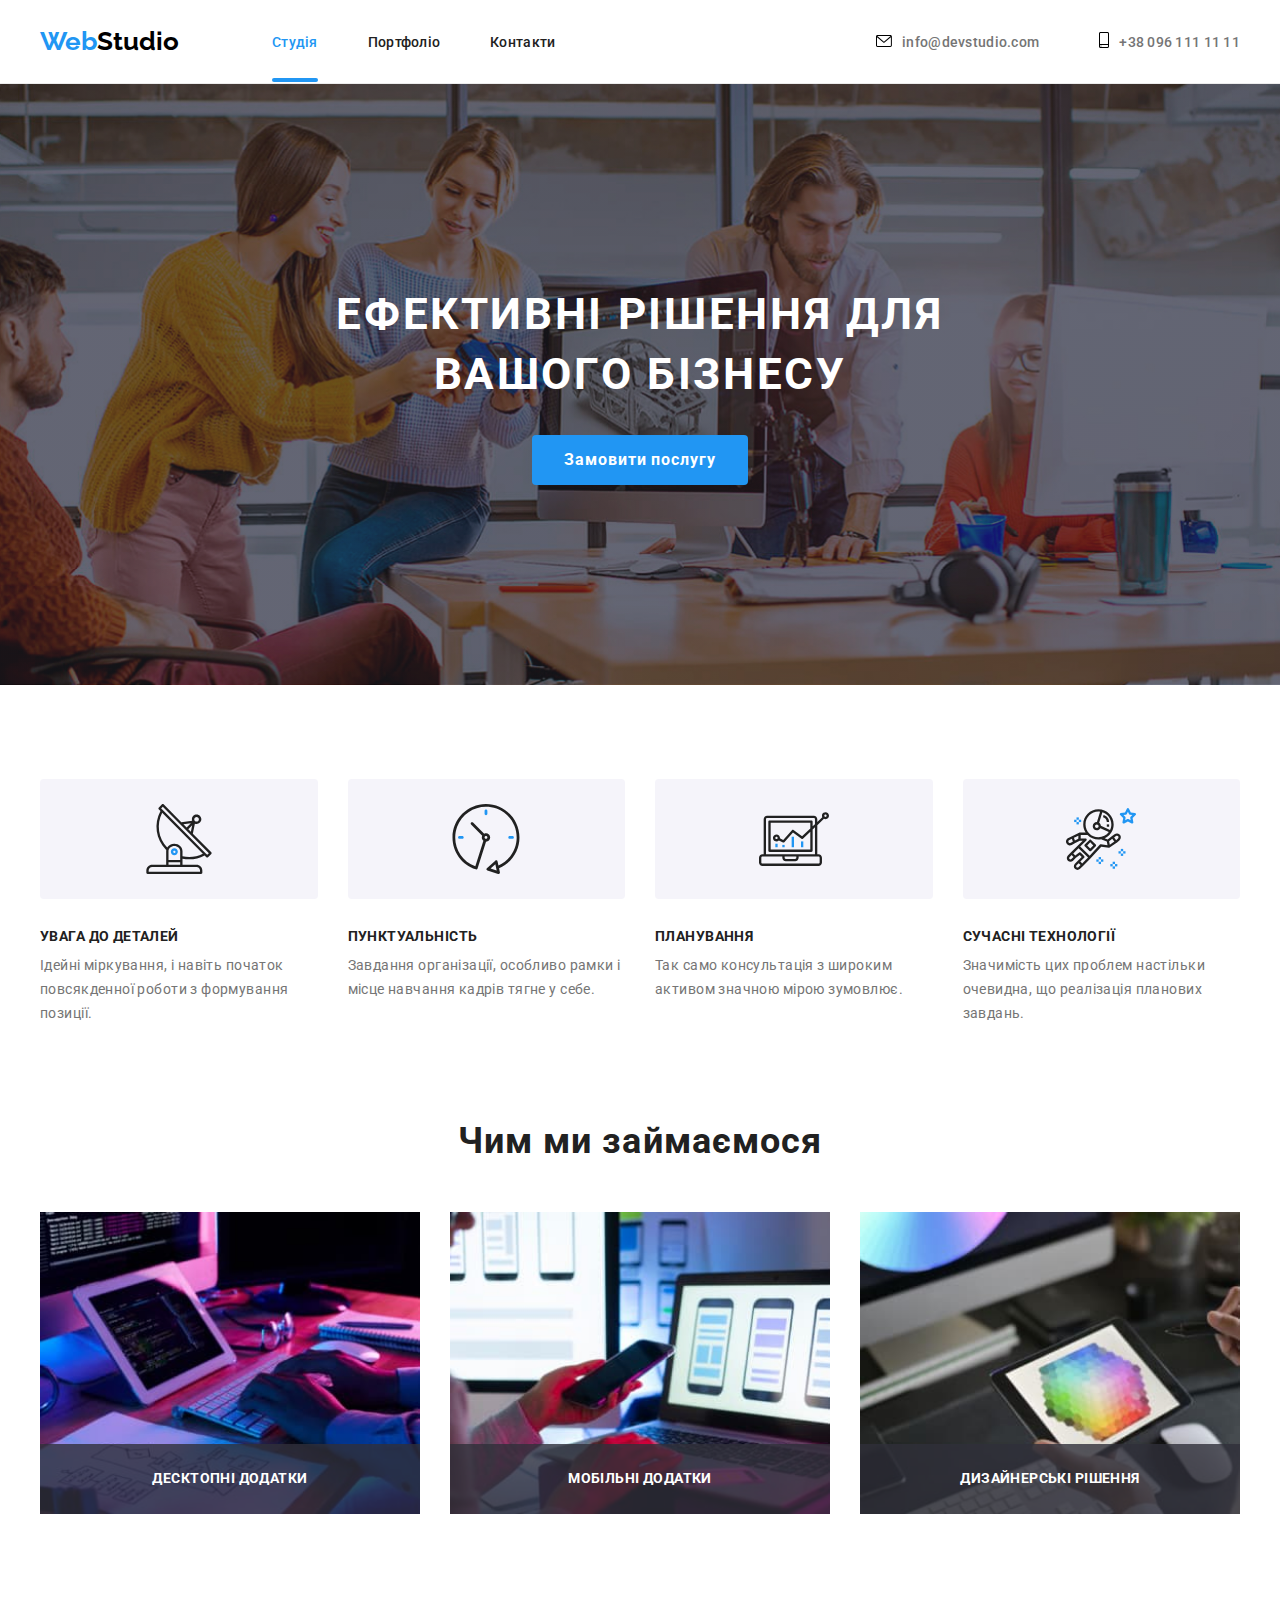
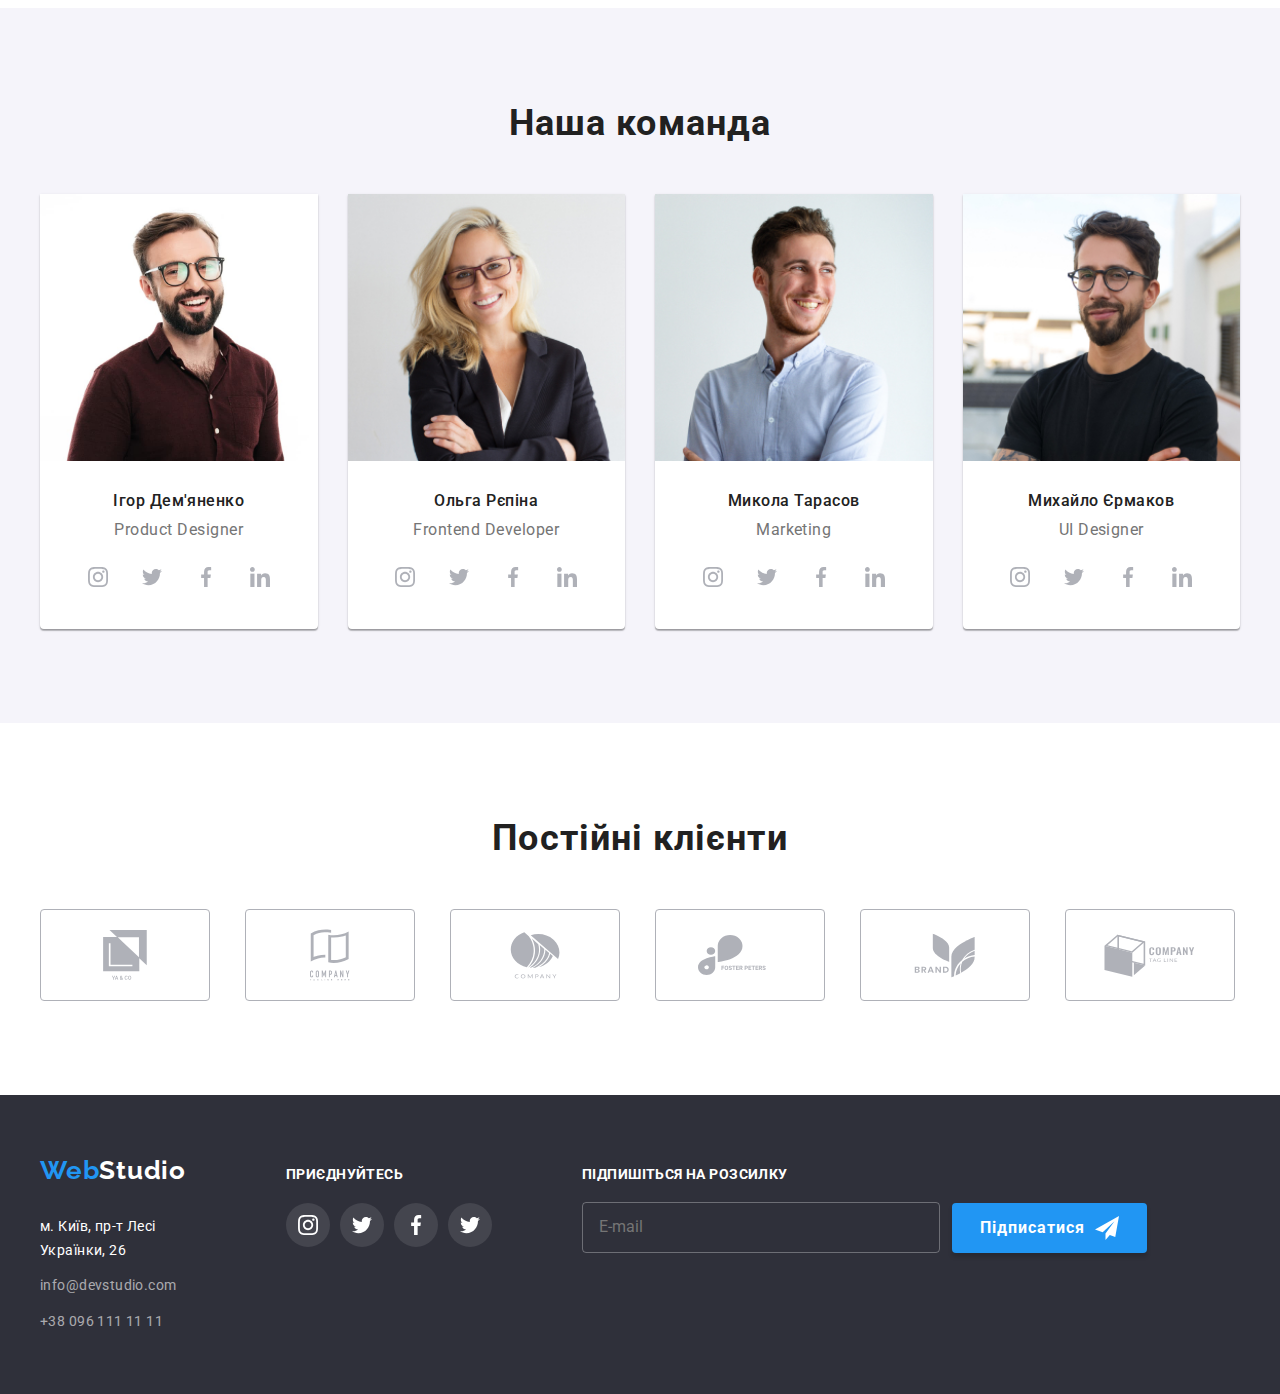
==== commit 1e506b02: "add images and scss modal" ====
--- a/index.html
+++ b/index.html
@@ -213,7 +213,7 @@
                 <img
                   class="image"
                   src="./images/team/person1-mobile.jpg"
-                  alt="дизайнер продукту"
+                  alt="Ігор Демяненко"
                 />
               </picture>
               <div class="team__text">
@@ -252,12 +252,33 @@
               </div>
             </li>
             <li class="team__item">
-              <img
-                src="./images/person-2.jpg"
-                width="270"
-                height="260"
-                alt="Ольга Рєпіна"
-              />
+              <picture>
+                <source
+                  srcset="
+                    ./images/team/person2-laptop.jpg 1x,
+                    ./images/team/person2-laptop@2p.jpg 2x
+                  "
+                  media="(min-width: 1200px)"
+                />
+                <source
+                  srcset="
+                  ./images/team/person2-tablet.jpg 1x,
+                  ./images/team/person2-tablet@2p.jpg 2x
+                  "
+                  media="(min-width: 768px)"
+                />
+                <source
+                  srcset="
+                  ./images/team/person2-mobile.jpg 1x,
+                  ./images/team/person2-mobile@2p.jpg 2x
+                  "
+                />
+                <img
+                  class="image"
+                  src="./images/team/person2-mobile.jpg"
+                  alt="Ольга Рєпіна"
+                />
+              </picture>
               <div class="team__text">
                 <h3>Ольга Рєпіна</h3>
                 <p>Frontend Developer</p>
@@ -294,12 +315,33 @@
               </div>
             </li>
             <li class="team__item">
-              <img
-                src="./images/person-3.jpg"
-                width="270"
-                height="260"
-                alt="Микола Тарасов"
-              />
+              <picture>
+                <source
+                  srcset="
+                    ./images/team/person3-laptop.jpg 1x,
+                    ./images/team/person3-laptop@2p.jpg 2x
+                  "
+                  media="(min-width: 1200px)"
+                />
+                <source
+                  srcset="
+                  ./images/team/person3-tablet.jpg 1x,
+                  ./images/team/person3-tablet@2p.jpg 2x
+                  "
+                  media="(min-width: 768px)"
+                />
+                <source
+                  srcset="
+                  ./images/team/person3-mobile.jpg 1x,
+                  ./images/team/person3-mobile@2p.jpg 2x
+                  "
+                />
+                <img
+                  class="image"
+                  src="./images/team/person3-mobile.jpg"
+                  alt="Микола Тарасов"
+                />
+              </picture>
               <div class="team__text">
                 <h3>Микола Тарасов</h3>
                 <p>Marketing</p>
@@ -336,12 +378,33 @@
               </div>
             </li>
             <li class="team__item">
-              <img
-                src="./images/person-4.jpg"
-                width="270"
-                height="260"
-                alt="Михайло Єрмаков"
-              />
+              <picture>
+                <source
+                  srcset="
+                    ./images/team/person4-laptop.jpg 1x,
+                    ./images/team/person4-laptop@2p.jpg 2x
+                  "
+                  media="(min-width: 1200px)"
+                />
+                <source
+                  srcset="
+                  ./images/team/person4-tablet.jpg 1x,
+                  ./images/team/person4-tablet@2p.jpg 2x
+                  "
+                  media="(min-width: 768px)"
+                />
+                <source
+                  srcset="
+                  ./images/team/person4-mobile.jpg 1x,
+                  ./images/team/person4-mobile@2p.jpg 2x
+                  "
+                />
+                <img
+                  class="image"
+                  src="./images/team/person4-mobile.jpg"
+                  alt="Михайло Єрмаков"
+                />
+              </picture>
               <div class="team__text">
                 <h3>Михайло Єрмаков</h3>
                 <p>UI Designer</p>
--- a/css/main.min.css
+++ b/css/main.min.css
@@ -1 +1 @@
-/*! modern-normalize v1.1.0 | MIT License | https://github.com/sindresorhus/modern-normalize */*,::before,::after{-webkit-box-sizing:border-box;box-sizing:border-box}html{line-height:1.15;-webkit-text-size-adjust:100%;-moz-tab-size:4;-o-tab-size:4;tab-size:4}body{margin:0;font-family:system-ui,-apple-system,"Segoe UI",Roboto,Helvetica,Arial,sans-serif,"Apple Color Emoji","Segoe UI Emoji"}hr{height:0;color:inherit}abbr[title]{-webkit-text-decoration:underline dotted;text-decoration:underline dotted}b,strong{font-weight:bolder}code,kbd,samp,pre{font-family:ui-monospace,SFMono-Regular,Consolas,"Liberation Mono",Menlo,monospace;font-size:1em}small{font-size:80%}sub,sup{font-size:75%;line-height:0;position:relative;vertical-align:baseline}sub{bottom:-0.25em}sup{top:-0.5em}table{text-indent:0;border-color:inherit}button,input,optgroup,select,textarea{font-family:inherit;font-size:100%;line-height:1.15;margin:0}button,select{text-transform:none}button,[type=button],[type=reset],[type=submit]{-webkit-appearance:button}::-moz-focus-inner{border-style:none;padding:0}:-moz-focusring{outline:1px dotted ButtonText}:-moz-ui-invalid{box-shadow:none}legend{padding:0}progress{vertical-align:baseline}::-webkit-inner-spin-button,::-webkit-outer-spin-button{height:auto}[type=search]{-webkit-appearance:textfield;outline-offset:-2px}::-webkit-search-decoration{-webkit-appearance:none}::-webkit-file-upload-button{-webkit-appearance:button;font:inherit}summary{display:list-item}body{font-family:"Roboto",sans-serif;font-size:16px;font-weight:400;color:#757575;background-color:#fff}a{text-decoration:none;color:inherit;cursor:pointer}img{display:block;max-width:100%;height:auto}h1,h2,h3,h4,h5,h6,p,ul{margin:0;padding:0}li{list-style:none}.container{max-width:480px;padding:0 15px;margin-left:auto;margin-right:auto}@media(min-width: 768px){.container{max-width:768px;padding:0 9px}}@media(min-width: 1200px){.container{max-width:1200px;padding:0}}.section{padding:60px 0}@media(min-width: 1200px){.section{padding:94px 0}}.visually-hidden{position:absolute;white-space:nowrap;width:1px;height:1px;overflow:hidden;border:0;padding:0;clip:rect(0 0 0 0);-webkit-clip-path:inset(50%);clip-path:inset(50%);margin:-1px}.header{border-bottom:1px solid #ececec}.header__container{display:-webkit-box;display:-ms-flexbox;display:flex;-webkit-box-align:center;-ms-flex-align:center;align-items:center}.header__logo{font-family:"Raleway",sans-serif;font-weight:700;font-size:26px;line-height:1.2;color:#000}.header__logo span{color:#2196f3}.header__burger{margin-left:auto;width:24px;height:16px;padding:22px 0;position:relative;z-index:2;overflow:hidden;cursor:pointer}.header__burger span{width:24px;height:3px;position:absolute;top:50%;left:50%;-webkit-transform:translate(-50%, -50%);transform:translate(-50%, -50%);background-color:#212121;-webkit-transition:all .5s;transition:all .5s}.header__burger:hover span,.header__burger:focus span{background-color:#2196f3}.header__burger span:nth-of-type(2){top:calc(50% - 7px)}.header__burger span:nth-of-type(3){top:calc(50% + 7px)}@media(min-width: 768px){.header__burger{display:none}}.header__information{margin-left:auto;display:none}@media(min-width: 768px){.header__information{display:-webkit-box;display:-ms-flexbox;display:flex;gap:10px;-webkit-box-orient:vertical;-webkit-box-direction:normal;-ms-flex-direction:column;flex-direction:column}}@media(min-width: 1200px){.header__information{-webkit-box-align:center;-ms-flex-align:center;align-items:center;-webkit-box-orient:horizontal;-webkit-box-direction:normal;-ms-flex-direction:row;flex-direction:row}}@media(min-width: 1200px){.header__mail{margin-right:50px}}.header__mail a,.header__phone a{display:-webkit-box;display:-ms-flexbox;display:flex;-webkit-box-align:center;-ms-flex-align:center;align-items:center;font-weight:500;font-size:14px;letter-spacing:.02em;line-height:1.15;-webkit-transition:color,fill;transition:color,fill;-webkit-transition-duration:250ms;transition-duration:250ms;-webkit-transition-timing-function:cubic-bezier(0.4, 0, 0.2, 1);transition-timing-function:cubic-bezier(0.4, 0, 0.2, 1)}@media(min-width: 1200px){.header__mail a,.header__phone a{padding:32px 0}}.header__mail a:hover,.header__mail a:focus,.header__phone a:hover,.header__phone a:focus{color:#2196f3;fill:currentColor}.header__mail a span,.header__phone a span{margin-right:10px}.header__mail a span:hover,.header__mail a span:focus,.header__phone a span:hover,.header__phone a span:focus{fill:currentColor}.navigation__menu{display:none}@media(min-width: 768px){.navigation__menu{margin-left:88px;padding-left:0;display:-webkit-box;display:-ms-flexbox;display:flex;gap:50px}}@media(min-width: 1200px){.navigation__menu{margin-left:93px}}.navigation__item.current .navigation__link{color:#2196f3}.navigation__item.current .navigation__link::after{content:"";position:absolute;opacity:1;bottom:0;left:0;width:100%;height:4px;background-color:#2196f3;border-radius:2px;-webkit-transition:background-color;transition:background-color;-webkit-transition-duration:250ms;transition-duration:250ms;-webkit-transition-timing-function:cubic-bezier(0.4, 0, 0.2, 1);transition-timing-function:cubic-bezier(0.4, 0, 0.2, 1)}.navigation__link{display:block;padding:32px 0;font-weight:500;font-size:14px;line-height:1.15;letter-spacing:.02em;color:#212121;-webkit-transition:color;transition:color;-webkit-transition-duration:250ms;transition-duration:250ms;-webkit-transition-timing-function:cubic-bezier(0.4, 0, 0.2, 1);transition-timing-function:cubic-bezier(0.4, 0, 0.2, 1);position:relative}.navigation__link::after{content:"";opacity:0;position:absolute;bottom:0;left:0;width:100%;height:4px;background-color:#2196f3;border-radius:2px;-webkit-transition:opacity;transition:opacity;-webkit-transition-duration:250ms;transition-duration:250ms;-webkit-transition-timing-function:cubic-bezier(0.4, 0, 0.2, 1);transition-timing-function:cubic-bezier(0.4, 0, 0.2, 1)}.navigation__link:hover:after{opacity:1}.navigation__link:hover,.navigation__link:focus{color:#2196f3}.mobile-menu{position:fixed;top:0;left:0;display:none;width:100%;height:100%;background-color:#fff;-webkit-box-shadow:0px 4px 8px rgba(0,0,0,.04),0px 2px 4px rgba(0,0,0,.08),0px 1px 3px rgba(0,0,0,.16);box-shadow:0px 4px 8px rgba(0,0,0,.04),0px 2px 4px rgba(0,0,0,.08),0px 1px 3px rgba(0,0,0,.16);padding:48px 40px;z-index:10}.mobile-menu.is-open{display:-webkit-box;display:-ms-flexbox;display:flex;-webkit-box-orient:vertical;-webkit-box-direction:normal;-ms-flex-direction:column;flex-direction:column}.mobile-menu__button{position:absolute;right:25px;top:21px;display:-webkit-box;display:-ms-flexbox;display:flex;background-color:rgba(0,0,0,0);cursor:pointer;border:0;-webkit-transition:background-color,fill;transition:background-color,fill;-webkit-transition-duration:250ms;transition-duration:250ms;-webkit-transition-timing-function:cubic-bezier(0.4, 0, 0.2, 1);transition-timing-function:cubic-bezier(0.4, 0, 0.2, 1)}.mobile-menu__button:hover,.mobile-menu__button:focus{fill:#2196f3}.mobile-menu .information{margin-top:auto}.mobile-menu .information__list{display:-webkit-box;display:-ms-flexbox;display:flex;-webkit-box-orient:vertical;-webkit-box-direction:normal;-ms-flex-direction:column;flex-direction:column;gap:32px}.mobile-menu .information__item{font-family:"Roboto";font-style:normal;font-weight:500;font-size:24px;line-height:28px;letter-spacing:.02em;color:#757575;-webkit-transition:color;transition:color;-webkit-transition-duration:250ms;transition-duration:250ms;-webkit-transition-timing-function:cubic-bezier(0.4, 0, 0.2, 1);transition-timing-function:cubic-bezier(0.4, 0, 0.2, 1)}.mobile-menu .information__item-phone{font-size:34px;line-height:40px;color:#2196f3}.mobile-menu .information-social__list{margin-top:64px;display:-webkit-box;display:-ms-flexbox;display:flex}.mobile-menu .information-social__item{font-family:"Roboto";font-style:normal;font-weight:500;font-size:18px;line-height:22px;letter-spacing:.02em;color:#2196f3}.mobile-menu .information-social__item:not(:last-child){border-right:1px solid rgba(33,33,33,.2);margin-right:10px}.mobile-menu .information-social__link:first-child{margin-left:0}.mobile-menu .information-social__link{margin:0 10px}.mob-navigation__list{gap:32px;display:-webkit-box;display:-ms-flexbox;display:flex;-webkit-box-orient:vertical;-webkit-box-direction:normal;-ms-flex-direction:column;flex-direction:column}.mob-navigation__link{font-family:"Roboto";font-style:normal;font-weight:500;font-size:40px;line-height:47px;letter-spacing:.02em;color:#212121;-webkit-transition:color;transition:color;-webkit-transition-duration:250ms;transition-duration:250ms;-webkit-transition-timing-function:cubic-bezier(0.4, 0, 0.2, 1);transition-timing-function:cubic-bezier(0.4, 0, 0.2, 1)}.mob-navigation__link:hover,.mob-navigation__link:focus{color:#2196f3}.mob-navigation__link.current{color:#2196f3}.section.hero{padding:120px 0}@media(min-width: 1200px){.section.hero{padding:200px 0}}.hero{background-image:-webkit-gradient(linear, left top, right top, from(rgba(47, 48, 58, 0.4)), to(rgba(47, 48, 58, 0.4))),url("../images/background-image.jpg");background-image:linear-gradient(to right, rgba(47, 48, 58, 0.4), rgba(47, 48, 58, 0.4)),url("../images/background-image.jpg");background-position:center;background-repeat:no-repeat;background-size:cover;text-align:center}@media(min-device-pixel-ratio: 2),(-webkit-min-device-pixel-ratio: 2),(min-resolution: 192dpi),(min-resolution: 2dppx){.hero{background-image:-webkit-gradient(linear, left top, right top, from(rgba(47, 48, 58, 0.4)), to(rgba(47, 48, 58, 0.4))),url("../images/hero@2p.jpg");background-image:linear-gradient(to right, rgba(47, 48, 58, 0.4), rgba(47, 48, 58, 0.4)),url("../images/hero@2p.jpg")}}.hero__title{font-size:26px;line-height:42px;color:#fff;text-transform:uppercase;letter-spacing:.06em}@media(min-width: 1200px){.hero__title{line-height:1.37;font-size:44px}}.hero__button{margin-top:30px;padding:10px 32px;color:#fff;background-color:#2196f3;font-family:"Roboto",sans-serif;font-size:16px;font-weight:700;letter-spacing:.06em;line-height:1.87;cursor:pointer;border:0;border-radius:4px;-webkit-transition:background-color;transition:background-color;-webkit-transition-duration:250ms;transition-duration:250ms;-webkit-transition-timing-function:cubic-bezier(0.4, 0, 0.2, 1);transition-timing-function:cubic-bezier(0.4, 0, 0.2, 1)}.hero__button:hover,.hero__button:focus{background-color:#188ce8}.benefits.section{padding-bottom:60px}@media(min-width: 1200px){.benefits.section{padding-bottom:0}}.benefits__list{display:-webkit-box;display:-ms-flexbox;display:flex;-ms-flex-wrap:wrap;flex-wrap:wrap;margin-top:-30px}@media(min-width: 768px){.benefits__list{margin-left:-30px}}@media(min-width: 1200px){.benefits__list{margin-left:-30px;margin-top:0px}}.benefits__item{-ms-flex-preferred-size:100%;flex-basis:100%;margin-top:30px}.benefits__item::before{content:" ";display:block;height:120px;background-size:auto;background-repeat:no-repeat;background-position:center;background-color:#f5f4fa;border-radius:4px}@media(min-width: 768px){.benefits__item{-ms-flex-preferred-size:calc(50% - 30px);flex-basis:calc(50% - 30px);margin-left:30px}}@media(min-width: 1200px){.benefits__item{-ms-flex-wrap:nowrap;flex-wrap:nowrap;-ms-flex-preferred-size:calc(25% - 30px);flex-basis:calc(25% - 30px);margin-top:0}}.benefits__title{margin-top:30px;color:#212121;font-weight:700;line-height:1.14;letter-spacing:.03em;font-size:14px;text-transform:uppercase;text-align:center}@media(min-width: 768px){.benefits__title{text-align:left}}.benefits__text{margin-top:10px;line-height:1.7;font-size:14px;letter-spacing:.03em}.icon-antena::before{background-image:url("../images/antenna.svg")}.icon-clock::before{background-image:url("../images/clock.svg")}.icon-diagram::before{background-image:url("../images/diagram.svg")}.icon-astronaut::before{background-image:url("../images/astronaut.svg")}.about{display:none}@media(min-width: 1200px){.about{display:block}}.about__list{display:-webkit-box;display:-ms-flexbox;display:flex;gap:30px}.about__item{-ms-flex-preferred-size:33.3333333333%;flex-basis:33.3333333333%;position:relative}.about__text{width:100%;position:absolute;bottom:0;display:block;left:0;padding:27px 0;text-align:center;font-weight:700;font-size:14px;line-height:1.14;text-align:center;letter-spacing:.03em;text-transform:uppercase;color:#fff;background-color:rgba(47,48,58,.8)}.about__image{width:100%}.about__title{font-weight:700;font-size:36px;letter-spacing:.03em;line-height:1.17;color:#212121;text-align:center;margin-bottom:50px}.client__title{font-weight:700;font-size:28px;line-height:1.17;letter-spacing:.03em;color:#212121;text-align:center;margin-bottom:30px}@media(min-width: 1200px){.client__title{font-size:36px;margin-bottom:50px}}.client__list{display:-webkit-box;display:-ms-flexbox;display:flex;-ms-flex-wrap:wrap;flex-wrap:wrap;padding:0;margin:0;margin-left:-30px;margin-top:-30px}@media(min-width: 1200px){.client__list{margin-top:0}}.client__item{-ms-flex-preferred-size:calc(50% - 30px);flex-basis:calc(50% - 30px);margin-left:30px;margin-top:30px}@media(min-width: 768px){.client__item{-ms-flex-preferred-size:calc(33.3333333333% - 30px);flex-basis:calc(33.3333333333% - 30px)}}@media(min-width: 1200px){.client__item{-ms-flex-preferred-size:calc(16.6666666667% - 30px);flex-basis:calc(16.6666666667% - 30px);margin-top:0px}}.client__link{display:-webkit-box;display:-ms-flexbox;display:flex;-webkit-box-align:center;-ms-flex-align:center;align-items:center;-webkit-box-pack:center;-ms-flex-pack:center;justify-content:center;fill:#afb1b8;height:92px;width:100%;border:1px solid #afb1b8;border-radius:4px;-webkit-transition:background-color,fill,border;transition:background-color,fill,border;-webkit-transition-duration:250ms;transition-duration:250ms;-webkit-transition-timing-function:cubic-bezier(0.4, 0, 0.2, 1);transition-timing-function:cubic-bezier(0.4, 0, 0.2, 1)}.client__link:hover,.client__link:focus{border-color:#2196f3;fill:#2196f3}@media(min-width: 1200px){.client__link{width:170px}}.team{background-color:#f5f4fa}.team__title{font-weight:700;font-size:28px;line-height:1.17;letter-spacing:.03em;color:#212121;text-align:center;margin-bottom:30px}@media(min-width: 1200px){.team__title{font-size:36px;line-height:1.17;margin-bottom:50px}}.team__list{display:-webkit-box;display:-ms-flexbox;display:flex;-ms-flex-wrap:wrap;flex-wrap:wrap;margin-top:-30px}@media(min-width: 768px){.team__list{margin-left:-30px}}@media(min-width: 1200px){.team__list{-ms-flex-wrap:nowrap;flex-wrap:nowrap;margin-top:0}}.team__item{-ms-flex-preferred-size:100%;flex-basis:100%;margin-top:30px;flex-basis:100%;-webkit-box-shadow:0px 1px 3px rgba(0,0,0,.12),0px 1px 1px rgba(0,0,0,.14),0px 2px 1px rgba(0,0,0,.2);box-shadow:0px 1px 3px rgba(0,0,0,.12),0px 1px 1px rgba(0,0,0,.14),0px 2px 1px rgba(0,0,0,.2);border-radius:0px 0px 4px 4px;background-color:#fff}@media(min-width: 768px){.team__item{-ms-flex-preferred-size:calc(50% - 30px);flex-basis:calc(50% - 30px);margin-top:30px;margin-left:30px}}@media(min-width: 1200px){.team__item{-ms-flex-preferred-size:calc(33.3333333333% - 30px);flex-basis:calc(33.3333333333% - 30px);margin-top:0px}}.team__item img{width:100%}.team__item h3{font-weight:500;font-size:16px;letter-spacing:.03em;line-height:1.19;color:#212121}.team__item p{line-height:1.19;letter-spacing:.03em;margin-top:10px}.team__text{padding:30px 0;text-align:center}.social{display:-webkit-box;display:-ms-flexbox;display:flex;-webkit-box-pack:center;-ms-flex-pack:center;justify-content:center;-webkit-box-align:center;-ms-flex-align:center;align-items:center;gap:10px;margin-top:16px}.social__link a{fill:#afb1b8;display:-webkit-box;display:-ms-flexbox;display:flex;-webkit-box-align:center;-ms-flex-align:center;align-items:center;align-items:center;-webkit-box-pack:center;-ms-flex-pack:center;justify-content:center;width:44px;height:44px;border-radius:50%;-webkit-transition:background-color,fill,border-radius;transition:background-color,fill,border-radius;-webkit-transition-duration:250ms;transition-duration:250ms;-webkit-transition-timing-function:cubic-bezier(0.4, 0, 0.2, 1);transition-timing-function:cubic-bezier(0.4, 0, 0.2, 1)}.social__link a:hover,.social__link a:focus{background-color:#188ce8;border-radius:50%;fill:#fff}.portfolio__tabs{display:-webkit-box;display:-ms-flexbox;display:flex;-webkit-box-pack:center;-ms-flex-pack:center;justify-content:center;margin-bottom:50px;gap:8px}.portfolio__button button{font-family:"Roboto",sans-serif;font-weight:500;font-size:16px;letter-spacing:.03em;line-height:1.62;color:#212121;background-color:#f5f4fa;cursor:pointer;padding:6px 22px;border-radius:4px;border:0;-webkit-transition:background-color,color,border-radius,-webkit-box-shadow;transition:background-color,color,border-radius,-webkit-box-shadow;transition:background-color,color,border-radius,box-shadow;transition:background-color,color,border-radius,box-shadow,-webkit-box-shadow;-webkit-transition-duration:250ms;transition-duration:250ms;-webkit-transition-timing-function:cubic-bezier(0.4, 0, 0.2, 1);transition-timing-function:cubic-bezier(0.4, 0, 0.2, 1)}.portfolio__button button:hover,.portfolio__button button:focus{background-color:#2196f3;color:#fff;-webkit-box-shadow:0px 3px 1px rgba(0,0,0,.1),0px 1px 2px rgba(0,0,0,.08),0px 2px 2px rgba(0,0,0,.12);box-shadow:0px 3px 1px rgba(0,0,0,.1),0px 1px 2px rgba(0,0,0,.08),0px 2px 2px rgba(0,0,0,.12);border-radius:4px}.portfolio__list{display:-webkit-box;display:-ms-flexbox;display:flex;-ms-flex-wrap:wrap;flex-wrap:wrap;padding:0;margin:0;margin-left:-30px;margin-top:-30px}.portfolio__item{-ms-flex-preferred-size:calc(33.3333333333% - 30px);flex-basis:calc(33.3333333333% - 30px);margin-left:30px;margin-top:30px}.portfolio__item img{width:100%}.portfolio__image-box{position:relative;overflow:hidden}.portfolio__image-text{position:absolute;top:0;left:0;width:100%;height:100%;font-size:18px;line-height:1.5;letter-spacing:.03em;color:#fff;background-color:rgba(33,150,243,.9);padding:63px 24px;-webkit-transform:translateY(100%);transform:translateY(100%);-webkit-transition:-webkit-transform 250ms;transition:-webkit-transform 250ms;transition:transform 250ms;transition:transform 250ms, -webkit-transform 250ms}.portfolio__link{-webkit-transition:-webkit-box-shadow;transition:-webkit-box-shadow;transition:box-shadow;transition:box-shadow, -webkit-box-shadow;-webkit-transition-duration:250ms;transition-duration:250ms;-webkit-transition-timing-function:cubic-bezier(0.4, 0, 0.2, 1);transition-timing-function:cubic-bezier(0.4, 0, 0.2, 1)}.portfolio__link:hover,.portfolio__link:focus{display:block;-webkit-box-shadow:0px 1px 1px rgba(0,0,0,.12),0px 4px 4px rgba(0,0,0,.06),1px 4px 6px rgba(0,0,0,.16);box-shadow:0px 1px 1px rgba(0,0,0,.12),0px 4px 4px rgba(0,0,0,.06),1px 4px 6px rgba(0,0,0,.16)}.portfolio__link:hover .portfolio__image-text{-webkit-transform:translateY(0%);transform:translateY(0%)}.portfolio__text{border:1px solid #eee;border-top:0;padding:20px 0;padding-left:24px}.portfolio__text h3{font-weight:700;font-size:18px;letter-spacing:.06em;line-height:2;color:#212121}.portfolio__text p{line-height:1.87;letter-spacing:.03em}.footer{background-color:#2f303a;padding:60px 0}.footer__container{display:-webkit-box;display:-ms-flexbox;display:flex;-webkit-box-align:baseline;-ms-flex-align:baseline;align-items:baseline;-ms-flex-wrap:wrap;flex-wrap:wrap;-webkit-box-orient:vertical;-webkit-box-direction:normal;-ms-flex-direction:column;flex-direction:column;text-align:center;-webkit-box-align:center;-ms-flex-align:center;align-items:center}@media(min-width: 768px){.footer__container{-ms-flex-pack:distribute;justify-content:space-around;-webkit-box-orient:horizontal;-webkit-box-direction:normal;-ms-flex-direction:row;flex-direction:row;-webkit-box-align:baseline;-ms-flex-align:baseline;align-items:baseline}}@media(min-width: 1200px){.footer__container{text-align:unset;-ms-flex-wrap:nowrap;flex-wrap:nowrap;-webkit-box-pack:unset;-ms-flex-pack:unset;justify-content:unset}}.footer__logo{font-family:"Raleway",sans-serif;font-weight:700;font-size:24px;line-height:28px;letter-spacing:.03em;color:#fff}@media(min-width: 1200px){.footer__logo{font-size:26px;line-height:1.2}}.footer__logo span{color:#2196f3}.footer__contacts{margin-top:28px;font-style:normal}.footer__contacts li:not(:first-child){margin-top:12px}.footer__address a{font-size:14px;line-height:1.71;letter-spacing:.03em;color:#fff}.footer__mail a,.footer__phone a{font-size:14px;letter-spacing:.03em;color:rgba(255,255,255,.6);line-height:1.71;-webkit-transition:color;transition:color;-webkit-transition-duration:250ms;transition-duration:250ms;-webkit-transition-timing-function:cubic-bezier(0.4, 0, 0.2, 1);transition-timing-function:cubic-bezier(0.4, 0, 0.2, 1)}.footer__mail a:hover,.footer__mail a:focus,.footer__phone a:hover,.footer__phone a:focus{color:#2196f3}.footer__social-block{margin-top:60px}@media(min-width: 1200px){.footer__social-block{margin-left:100px;margin-top:0}}.footer__social-title{font-weight:700;font-size:14px;line-height:1.14;letter-spacing:.03em;text-transform:uppercase;color:#fff}.footer__social-list{display:-webkit-box;display:-ms-flexbox;display:flex;-webkit-box-pack:center;-ms-flex-pack:center;justify-content:center;-webkit-box-align:center;-ms-flex-align:center;align-items:center;gap:10px;margin-top:20px}.footer__social-link{background:rgba(255,255,255,.1);border-radius:50%;padding:12px;fill:#fff;display:-webkit-box;display:-ms-flexbox;display:flex;-webkit-box-align:center;-ms-flex-align:center;align-items:center;align-items:center;-webkit-box-pack:center;-ms-flex-pack:center;justify-content:center;width:44px;height:44px;-webkit-transition:background-color,fill,border-radius;transition:background-color,fill,border-radius;-webkit-transition-duration:250ms;transition-duration:250ms;-webkit-transition-timing-function:cubic-bezier(0.4, 0, 0.2, 1);transition-timing-function:cubic-bezier(0.4, 0, 0.2, 1)}.footer__social-link:hover,.footer__social-link:focus{background-color:#2196f3}.footer__email-block{margin-top:60px;width:100%}@media(min-width: 1200px){.footer__email-block{margin-top:0;margin-left:90px}}.footer__email-title{font-weight:700;font-size:14px;line-height:16px;letter-spacing:.03em;text-transform:uppercase;color:#fff;margin-bottom:20px}.footer__contact-form{display:-webkit-inline-box;display:-ms-inline-flexbox;display:inline-flex}.footer__input-email{width:100%;background:rgba(0,0,0,0);border:1px solid rgba(255,255,255,.3);border-radius:4px;outline:none;cursor:pointer;color:#fff;padding:15px 0 15px 16px;-webkit-transition:border-color;transition:border-color;-webkit-transition-duration:250ms;transition-duration:250ms;-webkit-transition-timing-function:cubic-bezier(0.4, 0, 0.2, 1);transition-timing-function:cubic-bezier(0.4, 0, 0.2, 1)}@media(min-width: 768px){.footer__input-email{width:450px}}@media(min-width: 1200px){.footer__input-email{width:358px}}.footer__input-email:focus{border:1px solid #2196f3}.footer__input-email:disabled{border-color:rgba(33,33,33,.2)}.footer__form-input{display:-webkit-box;display:-ms-flexbox;display:flex;-webkit-box-orient:vertical;-webkit-box-direction:normal;-ms-flex-direction:column;flex-direction:column;-webkit-box-align:center;-ms-flex-align:center;align-items:center}@media(min-width: 1200px){.footer__form-input{-webkit-box-orient:horizontal;-webkit-box-direction:normal;-ms-flex-direction:row;flex-direction:row}}.footer__form-button{padding:10px 28px;margin-top:20px;background-color:#2196f3;-webkit-box-shadow:0px 4px 4px rgba(0,0,0,.15);box-shadow:0px 4px 4px rgba(0,0,0,.15);border-radius:4px;font-family:"Roboto";font-weight:700;font-size:16px;line-height:30px;display:-webkit-inline-box;display:-ms-inline-flexbox;display:inline-flex;-webkit-box-align:center;-ms-flex-align:center;align-items:center;text-align:center;color:#fff;letter-spacing:.06em;border:0;-webkit-transition:background-color;transition:background-color;-webkit-transition-duration:250ms;transition-duration:250ms;-webkit-transition-timing-function:cubic-bezier(0.4, 0, 0.2, 1);transition-timing-function:cubic-bezier(0.4, 0, 0.2, 1);cursor:pointer}@media(min-width: 1200px){.footer__form-button{margin-left:12px;margin-top:0}}.footer__form-button svg{margin-left:10px;fill:#fff}.footer__form-button:hover,.footer__form-button:focus{background-color:#188ce8}.backdrop{position:fixed;top:0;left:0;width:100%;height:100%;z-index:1;background-color:rgba(0,0,0,.2);-webkit-transition:all;transition:all;-webkit-transition-duration:250ms;transition-duration:250ms;-webkit-transition-timing-function:cubic-bezier(0.4, 0, 0.2, 1);transition-timing-function:cubic-bezier(0.4, 0, 0.2, 1)}.is-hidden{opacity:0;visibility:hidden;pointer-events:none}.modal{position:absolute;left:50%;top:50%;-webkit-transform:translate(-50%, -50%);transform:translate(-50%, -50%);width:528px;height:581px;padding:40px;padding-bottom:0px;background-color:#fff;-webkit-transition:all;transition:all;-webkit-transition-duration:250ms;transition-duration:250ms;-webkit-transition-timing-function:cubic-bezier(0.4, 0, 0.2, 1);transition-timing-function:cubic-bezier(0.4, 0, 0.2, 1)}.modal__button{position:absolute;right:8px;top:8px;display:-webkit-box;display:-ms-flexbox;display:flex;padding:9px;background-color:rgba(0,0,0,0);border:1px solid silver;border-radius:47px;cursor:pointer;-webkit-transition:background-color;transition:background-color;-webkit-transition-duration:250ms;transition-duration:250ms;-webkit-transition-timing-function:cubic-bezier(0.4, 0, 0.2, 1);transition-timing-function:cubic-bezier(0.4, 0, 0.2, 1)}.modal__button:hover,.modal__button:focus{fill:#2196f3}.modal__title{font-weight:700;font-size:20px;line-height:1.15;text-align:center;letter-spacing:.03em;color:#212121;margin-bottom:2px}.modal__form-label{display:block;font-weight:400;font-size:12px;line-height:1.16;letter-spacing:.01em;color:#757575;margin-bottom:4px;margin-top:10px}.modal__input-wrapper{position:relative}.modal__input{width:100%;padding:12px 12px 12px 40px;border:1px solid rgba(33,33,33,.2);border-radius:4px;outline:none;cursor:pointer;-webkit-transition:border-color,fill;transition:border-color,fill;-webkit-transition-duration:250ms;transition-duration:250ms;-webkit-transition-timing-function:cubic-bezier(0.4, 0, 0.2, 1);transition-timing-function:cubic-bezier(0.4, 0, 0.2, 1)}.modal__input:focus{border:1px solid #2196f3}.modal__input:disabled{border-color:rgba(33,33,33,.2)}.modal__input-icon{position:absolute;top:50%;left:15px;-webkit-transform:translateY(-50%);transform:translateY(-50%);cursor:pointer}.modal__input:disabled+.modal__input-icon{fill:#d3d3d3}.modal__input:focus+.modal__input-icon{fill:#2196f3}.modal__form-textarea{margin-bottom:20px}.modal__textarea{width:100%;height:120px;padding:12px 16px;border:1px solid rgba(33,33,33,.2);border-radius:4px;resize:none;outline:none;font-weight:400;font-size:12px;line-height:1.16;letter-spacing:.01em;color:rgba(117,117,117,.5);-webkit-transition:border-color;transition:border-color;-webkit-transition-duration:250ms;transition-duration:250ms;-webkit-transition-timing-function:cubic-bezier(0.4, 0, 0.2, 1);transition-timing-function:cubic-bezier(0.4, 0, 0.2, 1)}.modal__textarea:focus{border-color:#2196f3}.modal__form-checkbox{margin-bottom:30px}.modal__checkbox{-webkit-appearance:none;-moz-appearance:none;appearance:none}.modal__checkbox-label{position:relative;padding-left:7px;font-weight:400;font-size:14px;line-height:24px;letter-spacing:.03em;color:#757575;cursor:pointer}.modal__checkbox-link{color:#2196f3;text-decoration:underline}.modal__checkbox:checked+.modal__icon{border-color:rgba(0,0,0,0);background-color:#188ce8;background-image:url("../images/checkbox.svg");background-size:contain;background-origin:content-box;background-position:center;background-repeat:no-repeat}.modal__icon{display:inline-block;width:16px;height:15px;margin-left:10px;border:2px solid #212121;border-radius:4px}.modal__form-checkbox{display:-webkit-inline-box;display:-ms-inline-flexbox;display:inline-flex;-webkit-box-align:center;-ms-flex-align:center;align-items:center}.modal__form-button{margin:0 auto;display:block;margin:0 auto;padding:10px 52px;background-color:#2196f3;font-family:"Roboto";font-style:normal;font-weight:700;font-size:16px;line-height:30px;display:-webkit-box;display:-ms-flexbox;display:flex;-webkit-box-align:center;-ms-flex-align:center;align-items:center;text-align:center;letter-spacing:.06em;color:#fff;border:0;border-radius:4px;-webkit-transition:-webkit-box-shadow;transition:-webkit-box-shadow;transition:box-shadow;transition:box-shadow, -webkit-box-shadow;-webkit-transition-duration:250ms;transition-duration:250ms;-webkit-transition-timing-function:cubic-bezier(0.4, 0, 0.2, 1);transition-timing-function:cubic-bezier(0.4, 0, 0.2, 1);cursor:pointer}.modal__form-button:hover,.modal__form-button:focus{-webkit-box-shadow:0px 4px 4px rgba(0,0,0,.15);box-shadow:0px 4px 4px rgba(0,0,0,.15)}/*# sourceMappingURL=main.min.css.map */+/*! modern-normalize v1.1.0 | MIT License | https://github.com/sindresorhus/modern-normalize */*,::before,::after{-webkit-box-sizing:border-box;box-sizing:border-box}html{line-height:1.15;-webkit-text-size-adjust:100%;-moz-tab-size:4;-o-tab-size:4;tab-size:4}body{margin:0;font-family:system-ui,-apple-system,"Segoe UI",Roboto,Helvetica,Arial,sans-serif,"Apple Color Emoji","Segoe UI Emoji"}hr{height:0;color:inherit}abbr[title]{-webkit-text-decoration:underline dotted;text-decoration:underline dotted}b,strong{font-weight:bolder}code,kbd,samp,pre{font-family:ui-monospace,SFMono-Regular,Consolas,"Liberation Mono",Menlo,monospace;font-size:1em}small{font-size:80%}sub,sup{font-size:75%;line-height:0;position:relative;vertical-align:baseline}sub{bottom:-0.25em}sup{top:-0.5em}table{text-indent:0;border-color:inherit}button,input,optgroup,select,textarea{font-family:inherit;font-size:100%;line-height:1.15;margin:0}button,select{text-transform:none}button,[type=button],[type=reset],[type=submit]{-webkit-appearance:button}::-moz-focus-inner{border-style:none;padding:0}:-moz-focusring{outline:1px dotted ButtonText}:-moz-ui-invalid{box-shadow:none}legend{padding:0}progress{vertical-align:baseline}::-webkit-inner-spin-button,::-webkit-outer-spin-button{height:auto}[type=search]{-webkit-appearance:textfield;outline-offset:-2px}::-webkit-search-decoration{-webkit-appearance:none}::-webkit-file-upload-button{-webkit-appearance:button;font:inherit}summary{display:list-item}body{font-family:"Roboto",sans-serif;font-size:16px;font-weight:400;color:#757575;background-color:#fff}a{text-decoration:none;color:inherit;cursor:pointer}img{display:block;max-width:100%;height:auto}h1,h2,h3,h4,h5,h6,p,ul{margin:0;padding:0}li{list-style:none}.container{max-width:480px;padding:0 15px;margin-left:auto;margin-right:auto}@media(min-width: 768px){.container{max-width:768px;padding:0 9px}}@media(min-width: 1200px){.container{max-width:1200px;padding:0}}.section{padding:60px 0}@media(min-width: 1200px){.section{padding:94px 0}}.visually-hidden{position:absolute;white-space:nowrap;width:1px;height:1px;overflow:hidden;border:0;padding:0;clip:rect(0 0 0 0);-webkit-clip-path:inset(50%);clip-path:inset(50%);margin:-1px}.header{border-bottom:1px solid #ececec}.header__container{display:-webkit-box;display:-ms-flexbox;display:flex;-webkit-box-align:center;-ms-flex-align:center;align-items:center}.header__logo{font-family:"Raleway",sans-serif;font-weight:700;font-size:26px;line-height:1.2;color:#000}.header__logo span{color:#2196f3}.header__burger{margin-left:auto;width:24px;height:16px;padding:22px 0;position:relative;z-index:2;overflow:hidden;cursor:pointer}.header__burger span{width:24px;height:3px;position:absolute;top:50%;left:50%;-webkit-transform:translate(-50%, -50%);transform:translate(-50%, -50%);background-color:#212121;-webkit-transition:all .5s;transition:all .5s}.header__burger:hover span,.header__burger:focus span{background-color:#2196f3}.header__burger span:nth-of-type(2){top:calc(50% - 7px)}.header__burger span:nth-of-type(3){top:calc(50% + 7px)}@media(min-width: 768px){.header__burger{display:none}}.header__information{margin-left:auto;display:none}@media(min-width: 768px){.header__information{display:-webkit-box;display:-ms-flexbox;display:flex;gap:10px;-webkit-box-orient:vertical;-webkit-box-direction:normal;-ms-flex-direction:column;flex-direction:column}}@media(min-width: 1200px){.header__information{-webkit-box-align:center;-ms-flex-align:center;align-items:center;-webkit-box-orient:horizontal;-webkit-box-direction:normal;-ms-flex-direction:row;flex-direction:row}}@media(min-width: 1200px){.header__mail{margin-right:50px}}.header__mail a,.header__phone a{display:-webkit-box;display:-ms-flexbox;display:flex;-webkit-box-align:center;-ms-flex-align:center;align-items:center;font-weight:500;font-size:14px;letter-spacing:.02em;line-height:1.15;-webkit-transition:color,fill;transition:color,fill;-webkit-transition-duration:250ms;transition-duration:250ms;-webkit-transition-timing-function:cubic-bezier(0.4, 0, 0.2, 1);transition-timing-function:cubic-bezier(0.4, 0, 0.2, 1)}@media(min-width: 1200px){.header__mail a,.header__phone a{padding:32px 0}}.header__mail a:hover,.header__mail a:focus,.header__phone a:hover,.header__phone a:focus{color:#2196f3;fill:currentColor}.header__mail a span,.header__phone a span{margin-right:10px}.header__mail a span:hover,.header__mail a span:focus,.header__phone a span:hover,.header__phone a span:focus{fill:currentColor}.navigation__menu{display:none}@media(min-width: 768px){.navigation__menu{margin-left:88px;padding-left:0;display:-webkit-box;display:-ms-flexbox;display:flex;gap:50px}}@media(min-width: 1200px){.navigation__menu{margin-left:93px}}.navigation__item.current .navigation__link{color:#2196f3}.navigation__item.current .navigation__link::after{content:"";position:absolute;opacity:1;bottom:0;left:0;width:100%;height:4px;background-color:#2196f3;border-radius:2px;-webkit-transition:background-color;transition:background-color;-webkit-transition-duration:250ms;transition-duration:250ms;-webkit-transition-timing-function:cubic-bezier(0.4, 0, 0.2, 1);transition-timing-function:cubic-bezier(0.4, 0, 0.2, 1)}.navigation__link{display:block;padding:32px 0;font-weight:500;font-size:14px;line-height:1.15;letter-spacing:.02em;color:#212121;-webkit-transition:color;transition:color;-webkit-transition-duration:250ms;transition-duration:250ms;-webkit-transition-timing-function:cubic-bezier(0.4, 0, 0.2, 1);transition-timing-function:cubic-bezier(0.4, 0, 0.2, 1);position:relative}.navigation__link::after{content:"";opacity:0;position:absolute;bottom:0;left:0;width:100%;height:4px;background-color:#2196f3;border-radius:2px;-webkit-transition:opacity;transition:opacity;-webkit-transition-duration:250ms;transition-duration:250ms;-webkit-transition-timing-function:cubic-bezier(0.4, 0, 0.2, 1);transition-timing-function:cubic-bezier(0.4, 0, 0.2, 1)}.navigation__link:hover:after{opacity:1}.navigation__link:hover,.navigation__link:focus{color:#2196f3}.mobile-menu{position:fixed;top:0;left:0;display:none;width:100%;height:100%;background-color:#fff;-webkit-box-shadow:0px 4px 8px rgba(0,0,0,.04),0px 2px 4px rgba(0,0,0,.08),0px 1px 3px rgba(0,0,0,.16);box-shadow:0px 4px 8px rgba(0,0,0,.04),0px 2px 4px rgba(0,0,0,.08),0px 1px 3px rgba(0,0,0,.16);padding:48px 40px;z-index:10}.mobile-menu.is-open{display:-webkit-box;display:-ms-flexbox;display:flex;-webkit-box-orient:vertical;-webkit-box-direction:normal;-ms-flex-direction:column;flex-direction:column}.mobile-menu__button{position:absolute;right:25px;top:21px;display:-webkit-box;display:-ms-flexbox;display:flex;background-color:rgba(0,0,0,0);cursor:pointer;border:0;-webkit-transition:background-color,fill;transition:background-color,fill;-webkit-transition-duration:250ms;transition-duration:250ms;-webkit-transition-timing-function:cubic-bezier(0.4, 0, 0.2, 1);transition-timing-function:cubic-bezier(0.4, 0, 0.2, 1)}.mobile-menu__button:hover,.mobile-menu__button:focus{fill:#2196f3}.mobile-menu .information{margin-top:auto}.mobile-menu .information__list{display:-webkit-box;display:-ms-flexbox;display:flex;-webkit-box-orient:vertical;-webkit-box-direction:normal;-ms-flex-direction:column;flex-direction:column;gap:32px}.mobile-menu .information__item{font-family:"Roboto";font-style:normal;font-weight:500;font-size:24px;line-height:28px;letter-spacing:.02em;color:#757575;-webkit-transition:color;transition:color;-webkit-transition-duration:250ms;transition-duration:250ms;-webkit-transition-timing-function:cubic-bezier(0.4, 0, 0.2, 1);transition-timing-function:cubic-bezier(0.4, 0, 0.2, 1)}.mobile-menu .information__item-mail:hover{color:#2196f3}.mobile-menu .information__item-phone{font-size:34px;line-height:40px;color:#2196f3}.mobile-menu .information-social__list{margin-top:64px;display:-webkit-box;display:-ms-flexbox;display:flex}.mobile-menu .information-social__item{font-family:"Roboto";font-style:normal;font-weight:500;font-size:15px;line-height:22px;letter-spacing:.02em;color:#2196f3}@media(min-width: 410px){.mobile-menu .information-social__item{font-size:18px}}.mobile-menu .information-social__item:not(:last-child){border-right:1px solid rgba(33,33,33,.2);margin-right:10px}.mobile-menu .information-social__link:first-child{margin-left:0}.mobile-menu .information-social__link{margin:0 10px}.mob-navigation__list{gap:32px;display:-webkit-box;display:-ms-flexbox;display:flex;-webkit-box-orient:vertical;-webkit-box-direction:normal;-ms-flex-direction:column;flex-direction:column}.mob-navigation__link{font-family:"Roboto";font-style:normal;font-weight:500;font-size:40px;line-height:47px;letter-spacing:.02em;color:#212121;-webkit-transition:color;transition:color;-webkit-transition-duration:250ms;transition-duration:250ms;-webkit-transition-timing-function:cubic-bezier(0.4, 0, 0.2, 1);transition-timing-function:cubic-bezier(0.4, 0, 0.2, 1)}.mob-navigation__link:hover,.mob-navigation__link:focus{color:#2196f3}.mob-navigation__link.current{color:#2196f3}.section.hero{padding:120px 0}@media(min-width: 1200px){.section.hero{padding:200px 0}}.hero{background-image:-webkit-gradient(linear, left top, right top, from(rgba(47, 48, 58, 0.4)), to(rgba(47, 48, 58, 0.4))),url("../images/background-image.jpg");background-image:linear-gradient(to right, rgba(47, 48, 58, 0.4), rgba(47, 48, 58, 0.4)),url("../images/background-image.jpg");background-position:center;background-repeat:no-repeat;background-size:cover;text-align:center}@media(min-device-pixel-ratio: 2),(-webkit-min-device-pixel-ratio: 2),(min-resolution: 192dpi),(min-resolution: 2dppx){.hero{background-image:-webkit-gradient(linear, left top, right top, from(rgba(47, 48, 58, 0.4)), to(rgba(47, 48, 58, 0.4))),url("../images/hero@2p.jpg");background-image:linear-gradient(to right, rgba(47, 48, 58, 0.4), rgba(47, 48, 58, 0.4)),url("../images/hero@2p.jpg")}}.hero__title{font-size:26px;line-height:42px;color:#fff;text-transform:uppercase;letter-spacing:.06em}@media(min-width: 1200px){.hero__title{line-height:1.37;font-size:44px}}.hero__button{margin-top:30px;padding:10px 32px;color:#fff;background-color:#2196f3;font-family:"Roboto",sans-serif;font-size:16px;font-weight:700;letter-spacing:.06em;line-height:1.87;cursor:pointer;border:0;border-radius:4px;-webkit-transition:background-color;transition:background-color;-webkit-transition-duration:250ms;transition-duration:250ms;-webkit-transition-timing-function:cubic-bezier(0.4, 0, 0.2, 1);transition-timing-function:cubic-bezier(0.4, 0, 0.2, 1)}.hero__button:hover,.hero__button:focus{background-color:#188ce8}.benefits.section{padding-bottom:60px}@media(min-width: 1200px){.benefits.section{padding-bottom:0}}.benefits__list{display:-webkit-box;display:-ms-flexbox;display:flex;-ms-flex-wrap:wrap;flex-wrap:wrap;margin-top:-30px}@media(min-width: 768px){.benefits__list{margin-left:-30px}}@media(min-width: 1200px){.benefits__list{margin-left:-30px;margin-top:0px}}.benefits__item{-ms-flex-preferred-size:100%;flex-basis:100%;margin-top:30px}.benefits__item::before{content:" ";display:block;height:120px;background-size:auto;background-repeat:no-repeat;background-position:center;background-color:#f5f4fa;border-radius:4px}@media(min-width: 768px){.benefits__item{-ms-flex-preferred-size:calc(50% - 30px);flex-basis:calc(50% - 30px);margin-left:30px}}@media(min-width: 1200px){.benefits__item{-ms-flex-wrap:nowrap;flex-wrap:nowrap;-ms-flex-preferred-size:calc(25% - 30px);flex-basis:calc(25% - 30px);margin-top:0}}.benefits__title{margin-top:30px;color:#212121;font-weight:700;line-height:1.14;letter-spacing:.03em;font-size:14px;text-transform:uppercase;text-align:center}@media(min-width: 768px){.benefits__title{text-align:left}}.benefits__text{margin-top:10px;line-height:1.7;font-size:14px;letter-spacing:.03em}.icon-antena::before{background-image:url("../images/antenna.svg")}.icon-clock::before{background-image:url("../images/clock.svg")}.icon-diagram::before{background-image:url("../images/diagram.svg")}.icon-astronaut::before{background-image:url("../images/astronaut.svg")}.about{display:none}@media(min-width: 1200px){.about{display:block}}.about__list{display:-webkit-box;display:-ms-flexbox;display:flex;gap:30px}.about__item{-ms-flex-preferred-size:33.3333333333%;flex-basis:33.3333333333%;position:relative}.about__text{width:100%;position:absolute;bottom:0;display:block;left:0;padding:27px 0;text-align:center;font-weight:700;font-size:14px;line-height:1.14;text-align:center;letter-spacing:.03em;text-transform:uppercase;color:#fff;background-color:rgba(47,48,58,.8)}.about__image{width:100%}.about__title{font-weight:700;font-size:36px;letter-spacing:.03em;line-height:1.17;color:#212121;text-align:center;margin-bottom:50px}.client__title{font-weight:700;font-size:28px;line-height:1.17;letter-spacing:.03em;color:#212121;text-align:center;margin-bottom:30px}@media(min-width: 1200px){.client__title{font-size:36px;margin-bottom:50px}}.client__list{display:-webkit-box;display:-ms-flexbox;display:flex;-ms-flex-wrap:wrap;flex-wrap:wrap;padding:0;margin:0;margin-left:-30px;margin-top:-30px}@media(min-width: 1200px){.client__list{margin-top:0}}.client__item{-ms-flex-preferred-size:calc(50% - 30px);flex-basis:calc(50% - 30px);margin-left:30px;margin-top:30px}@media(min-width: 768px){.client__item{-ms-flex-preferred-size:calc(33.3333333333% - 30px);flex-basis:calc(33.3333333333% - 30px)}}@media(min-width: 1200px){.client__item{-ms-flex-preferred-size:calc(16.6666666667% - 30px);flex-basis:calc(16.6666666667% - 30px);margin-top:0px}}.client__link{display:-webkit-box;display:-ms-flexbox;display:flex;-webkit-box-align:center;-ms-flex-align:center;align-items:center;-webkit-box-pack:center;-ms-flex-pack:center;justify-content:center;fill:#afb1b8;height:92px;width:100%;border:1px solid #afb1b8;border-radius:4px;-webkit-transition:background-color,fill,border;transition:background-color,fill,border;-webkit-transition-duration:250ms;transition-duration:250ms;-webkit-transition-timing-function:cubic-bezier(0.4, 0, 0.2, 1);transition-timing-function:cubic-bezier(0.4, 0, 0.2, 1)}.client__link:hover,.client__link:focus{border-color:#2196f3;fill:#2196f3}@media(min-width: 1200px){.client__link{width:170px}}.team{background-color:#f5f4fa}.team__title{font-weight:700;font-size:28px;line-height:1.17;letter-spacing:.03em;color:#212121;text-align:center;margin-bottom:30px}@media(min-width: 1200px){.team__title{font-size:36px;line-height:1.17;margin-bottom:50px}}.team__list{display:-webkit-box;display:-ms-flexbox;display:flex;-ms-flex-wrap:wrap;flex-wrap:wrap;margin-top:-30px}@media(min-width: 768px){.team__list{margin-left:-30px}}@media(min-width: 1200px){.team__list{-ms-flex-wrap:nowrap;flex-wrap:nowrap;margin-top:0}}.team__item{-ms-flex-preferred-size:100%;flex-basis:100%;margin-top:30px;flex-basis:100%;-webkit-box-shadow:0px 1px 3px rgba(0,0,0,.12),0px 1px 1px rgba(0,0,0,.14),0px 2px 1px rgba(0,0,0,.2);box-shadow:0px 1px 3px rgba(0,0,0,.12),0px 1px 1px rgba(0,0,0,.14),0px 2px 1px rgba(0,0,0,.2);border-radius:0px 0px 4px 4px;background-color:#fff}@media(min-width: 768px){.team__item{-ms-flex-preferred-size:calc(50% - 30px);flex-basis:calc(50% - 30px);margin-top:30px;margin-left:30px}}@media(min-width: 1200px){.team__item{-ms-flex-preferred-size:calc(33.3333333333% - 30px);flex-basis:calc(33.3333333333% - 30px);margin-top:0px}}.team__item img{width:100%}.team__item h3{font-weight:500;font-size:16px;letter-spacing:.03em;line-height:1.19;color:#212121}.team__item p{line-height:1.19;letter-spacing:.03em;margin-top:10px}.team__text{padding:30px 0;text-align:center}.social{display:-webkit-box;display:-ms-flexbox;display:flex;-webkit-box-pack:center;-ms-flex-pack:center;justify-content:center;-webkit-box-align:center;-ms-flex-align:center;align-items:center;gap:10px;margin-top:16px}.social__link a{fill:#afb1b8;display:-webkit-box;display:-ms-flexbox;display:flex;-webkit-box-align:center;-ms-flex-align:center;align-items:center;align-items:center;-webkit-box-pack:center;-ms-flex-pack:center;justify-content:center;width:44px;height:44px;border-radius:50%;-webkit-transition:background-color,fill,border-radius;transition:background-color,fill,border-radius;-webkit-transition-duration:250ms;transition-duration:250ms;-webkit-transition-timing-function:cubic-bezier(0.4, 0, 0.2, 1);transition-timing-function:cubic-bezier(0.4, 0, 0.2, 1)}.social__link a:hover,.social__link a:focus{background-color:#188ce8;border-radius:50%;fill:#fff}.portfolio__tabs{display:-webkit-box;display:-ms-flexbox;display:flex;-webkit-box-pack:center;-ms-flex-pack:center;justify-content:center;margin-bottom:50px;gap:8px}.portfolio__button button{font-family:"Roboto",sans-serif;font-weight:500;font-size:16px;letter-spacing:.03em;line-height:1.62;color:#212121;background-color:#f5f4fa;cursor:pointer;padding:6px 22px;border-radius:4px;border:0;-webkit-transition:background-color,color,border-radius,-webkit-box-shadow;transition:background-color,color,border-radius,-webkit-box-shadow;transition:background-color,color,border-radius,box-shadow;transition:background-color,color,border-radius,box-shadow,-webkit-box-shadow;-webkit-transition-duration:250ms;transition-duration:250ms;-webkit-transition-timing-function:cubic-bezier(0.4, 0, 0.2, 1);transition-timing-function:cubic-bezier(0.4, 0, 0.2, 1)}.portfolio__button button:hover,.portfolio__button button:focus{background-color:#2196f3;color:#fff;-webkit-box-shadow:0px 3px 1px rgba(0,0,0,.1),0px 1px 2px rgba(0,0,0,.08),0px 2px 2px rgba(0,0,0,.12);box-shadow:0px 3px 1px rgba(0,0,0,.1),0px 1px 2px rgba(0,0,0,.08),0px 2px 2px rgba(0,0,0,.12);border-radius:4px}.portfolio__list{display:-webkit-box;display:-ms-flexbox;display:flex;-ms-flex-wrap:wrap;flex-wrap:wrap;padding:0;margin:0;margin-left:-30px;margin-top:-30px}.portfolio__item{-ms-flex-preferred-size:calc(33.3333333333% - 30px);flex-basis:calc(33.3333333333% - 30px);margin-left:30px;margin-top:30px}.portfolio__item img{width:100%}.portfolio__image-box{position:relative;overflow:hidden}.portfolio__image-text{position:absolute;top:0;left:0;width:100%;height:100%;font-size:18px;line-height:1.5;letter-spacing:.03em;color:#fff;background-color:rgba(33,150,243,.9);padding:63px 24px;-webkit-transform:translateY(100%);transform:translateY(100%);-webkit-transition:-webkit-transform 250ms;transition:-webkit-transform 250ms;transition:transform 250ms;transition:transform 250ms, -webkit-transform 250ms}.portfolio__link{-webkit-transition:-webkit-box-shadow;transition:-webkit-box-shadow;transition:box-shadow;transition:box-shadow, -webkit-box-shadow;-webkit-transition-duration:250ms;transition-duration:250ms;-webkit-transition-timing-function:cubic-bezier(0.4, 0, 0.2, 1);transition-timing-function:cubic-bezier(0.4, 0, 0.2, 1)}.portfolio__link:hover,.portfolio__link:focus{display:block;-webkit-box-shadow:0px 1px 1px rgba(0,0,0,.12),0px 4px 4px rgba(0,0,0,.06),1px 4px 6px rgba(0,0,0,.16);box-shadow:0px 1px 1px rgba(0,0,0,.12),0px 4px 4px rgba(0,0,0,.06),1px 4px 6px rgba(0,0,0,.16)}.portfolio__link:hover .portfolio__image-text{-webkit-transform:translateY(0%);transform:translateY(0%)}.portfolio__text{border:1px solid #eee;border-top:0;padding:20px 0;padding-left:24px}.portfolio__text h3{font-weight:700;font-size:18px;letter-spacing:.06em;line-height:2;color:#212121}.portfolio__text p{line-height:1.87;letter-spacing:.03em}.footer{background-color:#2f303a;padding:60px 0}.footer__container{display:-webkit-box;display:-ms-flexbox;display:flex;-webkit-box-align:baseline;-ms-flex-align:baseline;align-items:baseline;-ms-flex-wrap:wrap;flex-wrap:wrap;-webkit-box-orient:vertical;-webkit-box-direction:normal;-ms-flex-direction:column;flex-direction:column;text-align:center;-webkit-box-align:center;-ms-flex-align:center;align-items:center}@media(min-width: 768px){.footer__container{-ms-flex-pack:distribute;justify-content:space-around;-webkit-box-orient:horizontal;-webkit-box-direction:normal;-ms-flex-direction:row;flex-direction:row;-webkit-box-align:baseline;-ms-flex-align:baseline;align-items:baseline}}@media(min-width: 1200px){.footer__container{text-align:unset;-ms-flex-wrap:nowrap;flex-wrap:nowrap;-webkit-box-pack:unset;-ms-flex-pack:unset;justify-content:unset}}.footer__logo{font-family:"Raleway",sans-serif;font-weight:700;font-size:24px;line-height:28px;letter-spacing:.03em;color:#fff}@media(min-width: 1200px){.footer__logo{font-size:26px;line-height:1.2}}.footer__logo span{color:#2196f3}.footer__contacts{margin-top:28px;font-style:normal}.footer__contacts li:not(:first-child){margin-top:12px}.footer__address a{font-size:14px;line-height:1.71;letter-spacing:.03em;color:#fff}.footer__mail a,.footer__phone a{font-size:14px;letter-spacing:.03em;color:rgba(255,255,255,.6);line-height:1.71;-webkit-transition:color;transition:color;-webkit-transition-duration:250ms;transition-duration:250ms;-webkit-transition-timing-function:cubic-bezier(0.4, 0, 0.2, 1);transition-timing-function:cubic-bezier(0.4, 0, 0.2, 1)}.footer__mail a:hover,.footer__mail a:focus,.footer__phone a:hover,.footer__phone a:focus{color:#2196f3}.footer__social-block{margin-top:60px}@media(min-width: 1200px){.footer__social-block{margin-left:100px;margin-top:0}}.footer__social-title{font-weight:700;font-size:14px;line-height:1.14;letter-spacing:.03em;text-transform:uppercase;color:#fff}.footer__social-list{display:-webkit-box;display:-ms-flexbox;display:flex;-webkit-box-pack:center;-ms-flex-pack:center;justify-content:center;-webkit-box-align:center;-ms-flex-align:center;align-items:center;gap:10px;margin-top:20px}.footer__social-link{background:rgba(255,255,255,.1);border-radius:50%;padding:12px;fill:#fff;display:-webkit-box;display:-ms-flexbox;display:flex;-webkit-box-align:center;-ms-flex-align:center;align-items:center;align-items:center;-webkit-box-pack:center;-ms-flex-pack:center;justify-content:center;width:44px;height:44px;-webkit-transition:background-color,fill,border-radius;transition:background-color,fill,border-radius;-webkit-transition-duration:250ms;transition-duration:250ms;-webkit-transition-timing-function:cubic-bezier(0.4, 0, 0.2, 1);transition-timing-function:cubic-bezier(0.4, 0, 0.2, 1)}.footer__social-link:hover,.footer__social-link:focus{background-color:#2196f3}.footer__email-block{margin-top:60px;width:100%}@media(min-width: 1200px){.footer__email-block{margin-top:0;margin-left:90px}}.footer__email-title{font-weight:700;font-size:14px;line-height:16px;letter-spacing:.03em;text-transform:uppercase;color:#fff;margin-bottom:20px}.footer__contact-form{display:-webkit-inline-box;display:-ms-inline-flexbox;display:inline-flex}.footer__input-email{width:100%;background:rgba(0,0,0,0);border:1px solid rgba(255,255,255,.3);border-radius:4px;outline:none;cursor:pointer;color:#fff;padding:15px 0 15px 16px;-webkit-transition:border-color;transition:border-color;-webkit-transition-duration:250ms;transition-duration:250ms;-webkit-transition-timing-function:cubic-bezier(0.4, 0, 0.2, 1);transition-timing-function:cubic-bezier(0.4, 0, 0.2, 1)}@media(min-width: 768px){.footer__input-email{width:450px}}@media(min-width: 1200px){.footer__input-email{width:358px}}.footer__input-email:focus{border:1px solid #2196f3}.footer__input-email:disabled{border-color:rgba(33,33,33,.2)}.footer__form-input{display:-webkit-box;display:-ms-flexbox;display:flex;-webkit-box-orient:vertical;-webkit-box-direction:normal;-ms-flex-direction:column;flex-direction:column;-webkit-box-align:center;-ms-flex-align:center;align-items:center}@media(min-width: 1200px){.footer__form-input{-webkit-box-orient:horizontal;-webkit-box-direction:normal;-ms-flex-direction:row;flex-direction:row}}.footer__form-button{padding:10px 28px;margin-top:20px;background-color:#2196f3;-webkit-box-shadow:0px 4px 4px rgba(0,0,0,.15);box-shadow:0px 4px 4px rgba(0,0,0,.15);border-radius:4px;font-family:"Roboto";font-weight:700;font-size:16px;line-height:30px;display:-webkit-inline-box;display:-ms-inline-flexbox;display:inline-flex;-webkit-box-align:center;-ms-flex-align:center;align-items:center;text-align:center;color:#fff;letter-spacing:.06em;border:0;-webkit-transition:background-color;transition:background-color;-webkit-transition-duration:250ms;transition-duration:250ms;-webkit-transition-timing-function:cubic-bezier(0.4, 0, 0.2, 1);transition-timing-function:cubic-bezier(0.4, 0, 0.2, 1);cursor:pointer}@media(min-width: 1200px){.footer__form-button{margin-left:12px;margin-top:0}}.footer__form-button svg{margin-left:10px;fill:#fff}.footer__form-button:hover,.footer__form-button:focus{background-color:#188ce8}.backdrop{position:fixed;top:0;left:0;width:100%;height:100%;z-index:1;background-color:rgba(0,0,0,.2);-webkit-transition:all;transition:all;-webkit-transition-duration:250ms;transition-duration:250ms;-webkit-transition-timing-function:cubic-bezier(0.4, 0, 0.2, 1);transition-timing-function:cubic-bezier(0.4, 0, 0.2, 1)}.is-hidden{opacity:0;visibility:hidden;pointer-events:none}.modal{position:absolute;left:50%;top:50%;-webkit-transform:translate(-50%, -50%);transform:translate(-50%, -50%);max-width:450px;width:calc(100% - 30px);padding-top:40px;padding-right:40px;padding-bottom:40px;padding-left:40px;background-color:#fff;-webkit-transition:all;transition:all;-webkit-transition-duration:250ms;transition-duration:250ms;-webkit-transition-timing-function:cubic-bezier(0.4, 0, 0.2, 1);transition-timing-function:cubic-bezier(0.4, 0, 0.2, 1)}@media(min-width: 1200px){.modal{max-width:528px;-webkit-transform:translate(-50%, -50%) scale(1) rotate(0);transform:translate(-50%, -50%) scale(1) rotate(0)}}.modal__button{position:absolute;right:8px;top:8px;display:-webkit-box;display:-ms-flexbox;display:flex;padding:9px;background-color:rgba(0,0,0,0);border:1px solid silver;border-radius:47px;cursor:pointer;-webkit-transition:background-color;transition:background-color;-webkit-transition-duration:250ms;transition-duration:250ms;-webkit-transition-timing-function:cubic-bezier(0.4, 0, 0.2, 1);transition-timing-function:cubic-bezier(0.4, 0, 0.2, 1)}.modal__button:hover,.modal__button:focus{fill:#2196f3}.modal__title{font-weight:700;font-size:20px;line-height:1.15;text-align:center;letter-spacing:.03em;color:#212121;margin-bottom:2px}.modal__form-label{display:block;font-weight:400;font-size:12px;line-height:1.16;letter-spacing:.01em;color:#757575;margin-bottom:4px;margin-top:10px}.modal__input-wrapper{position:relative}.modal__input{width:100%;padding:12px 12px 12px 40px;border:1px solid rgba(33,33,33,.2);border-radius:4px;outline:none;cursor:pointer;-webkit-transition:border-color,fill;transition:border-color,fill;-webkit-transition-duration:250ms;transition-duration:250ms;-webkit-transition-timing-function:cubic-bezier(0.4, 0, 0.2, 1);transition-timing-function:cubic-bezier(0.4, 0, 0.2, 1)}.modal__input:focus{border:1px solid #2196f3}.modal__input:disabled{border-color:rgba(33,33,33,.2)}.modal__input-icon{position:absolute;top:50%;left:15px;-webkit-transform:translateY(-50%);transform:translateY(-50%);cursor:pointer}.modal__input:disabled+.modal__input-icon{fill:#d3d3d3}.modal__input:focus+.modal__input-icon{fill:#2196f3}.modal__form-textarea{margin-bottom:20px}.modal__textarea{width:100%;height:120px;padding:12px 16px;border:1px solid rgba(33,33,33,.2);border-radius:4px;resize:none;outline:none;font-weight:400;font-size:12px;line-height:1.16;letter-spacing:.01em;color:rgba(117,117,117,.5);-webkit-transition:border-color;transition:border-color;-webkit-transition-duration:250ms;transition-duration:250ms;-webkit-transition-timing-function:cubic-bezier(0.4, 0, 0.2, 1);transition-timing-function:cubic-bezier(0.4, 0, 0.2, 1)}.modal__textarea:focus{border-color:#2196f3}.modal__form-checkbox{margin-bottom:30px}.modal__checkbox{-webkit-appearance:none;-moz-appearance:none;appearance:none}.modal__checkbox-label{position:relative;font-weight:400;font-size:12px;line-height:13px;letter-spacing:.03em;color:#757575;cursor:pointer}@media(min-width: 468px){.modal__checkbox-label{font-size:14px;line-height:24px}}.modal__checkbox-link{color:#2196f3;text-decoration:underline}.modal__checkbox:checked+.modal__icon{border-color:rgba(0,0,0,0);background-color:#188ce8;background-image:url("../images/checkbox.svg");background-size:contain;background-origin:content-box;background-position:center;background-repeat:no-repeat}.modal__icon{display:inline-block;width:16px;height:15px;-ms-flex-negative:0;flex-shrink:0;margin-left:10px;border:2px solid #212121;border-radius:4px}.modal__form-checkbox{display:-webkit-box;display:-ms-flexbox;display:flex;-webkit-box-pack:center;-ms-flex-pack:center;justify-content:center;-webkit-box-align:center;-ms-flex-align:center;align-items:center;gap:7px;font-weight:400;font-size:12px;line-height:1.172;letter-spacing:.03em;text-align:start;text-transform:none;color:#757575}.modal__form-button{margin:0 auto;display:block;margin:0 auto;padding:10px 52px;background-color:#2196f3;font-family:"Roboto";font-style:normal;font-weight:700;font-size:16px;line-height:30px;display:-webkit-box;display:-ms-flexbox;display:flex;-webkit-box-align:center;-ms-flex-align:center;align-items:center;text-align:center;letter-spacing:.06em;color:#fff;border:0;border-radius:4px;-webkit-transition:-webkit-box-shadow;transition:-webkit-box-shadow;transition:box-shadow;transition:box-shadow, -webkit-box-shadow;-webkit-transition-duration:250ms;transition-duration:250ms;-webkit-transition-timing-function:cubic-bezier(0.4, 0, 0.2, 1);transition-timing-function:cubic-bezier(0.4, 0, 0.2, 1);cursor:pointer}.modal__form-button:hover,.modal__form-button:focus{-webkit-box-shadow:0px 4px 4px rgba(0,0,0,.15);box-shadow:0px 4px 4px rgba(0,0,0,.15)}/*# sourceMappingURL=main.min.css.map */